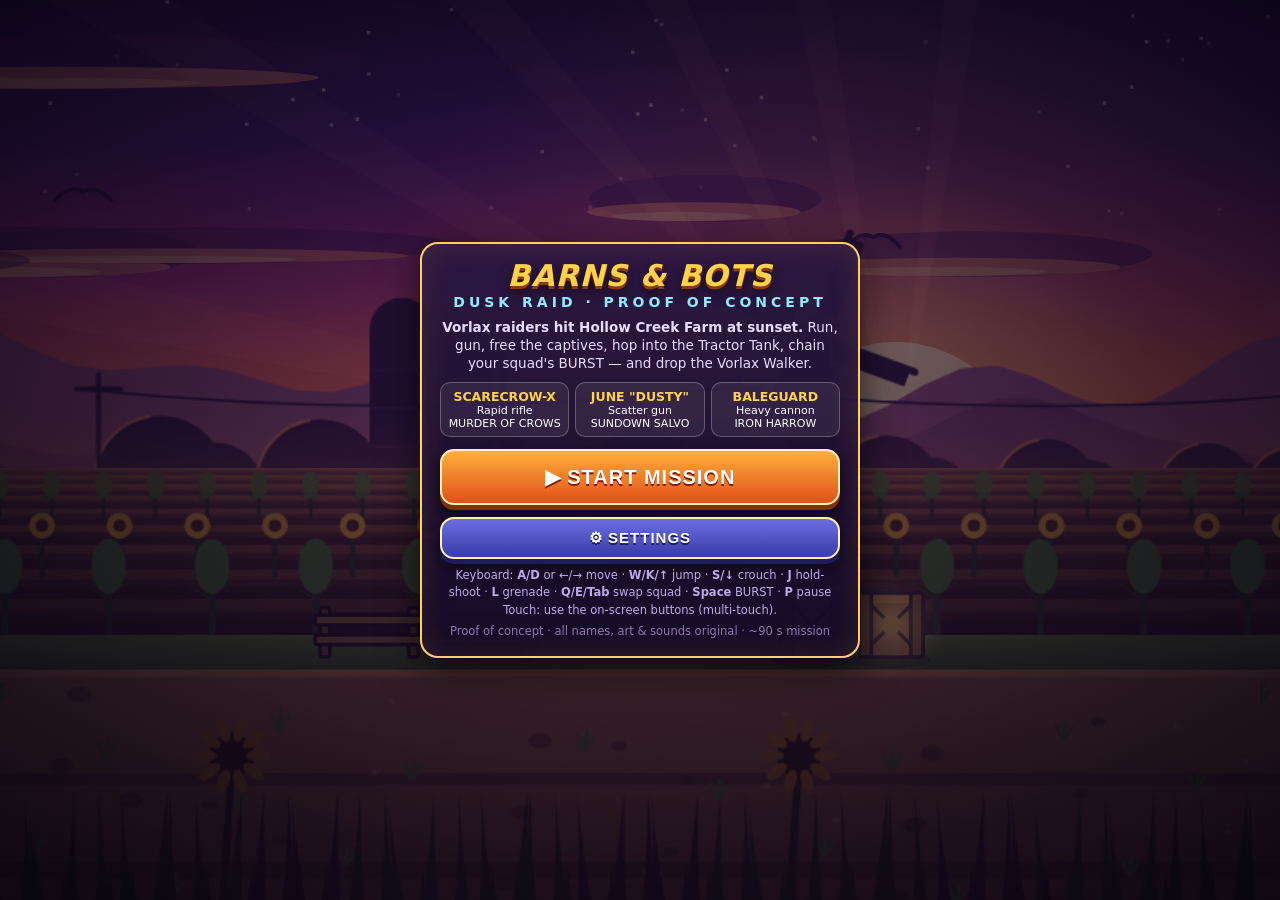
==== poc/index.html @ 8584c87a "Add Dusk Raid shooter proof of concept" ====
<!doctype html>
<html lang="en">
<head>
<meta charset="utf-8">
<meta name="viewport" content="width=device-width,initial-scale=1,maximum-scale=1,user-scalable=no,viewport-fit=cover">
<link rel="icon" href="data:,">
<meta name="theme-color" content="#1a0d24">
<title>Barns &amp; Bots — Dusk Raid (Proof of Concept)</title>
<style>
*{box-sizing:border-box;-webkit-tap-highlight-color:transparent;-webkit-touch-callout:none;user-select:none;-webkit-user-select:none}
html,body{margin:0;height:100%;background:#120a1c;overflow:hidden;touch-action:none;overscroll-behavior:none;font-family:"Trebuchet MS","Segoe UI",system-ui,sans-serif;color:#fff}
#cv{position:fixed;inset:0;width:100%;height:100%;display:block;background:#120a1c}
#ui{position:fixed;inset:0;pointer-events:none}
#ui>*{pointer-events:auto}
.hidden{display:none!important}
/* ---- touch controls ---- */
.tb{position:absolute;border-radius:50%;display:flex;align-items:center;justify-content:center;font-weight:900;letter-spacing:.5px;color:#fff;
 background:radial-gradient(circle at 35% 30%,rgba(255,255,255,.28),rgba(255,255,255,.06) 55%,rgba(0,0,0,.25));
 border:2px solid rgba(255,255,255,.55);box-shadow:0 3px 10px rgba(0,0,0,.45),inset 0 0 14px rgba(0,0,0,.35);text-shadow:0 2px 3px rgba(0,0,0,.8);
 touch-action:none;font-size:13px;opacity:.82;transition:transform .05s}
.tb.on{transform:scale(.92);opacity:1;filter:brightness(1.4)}
.tb small{display:block;font-size:10px;opacity:.85;font-weight:700;margin-top:1px}
.tb span{display:block;text-align:center;line-height:1.05}
#bShoot{background:radial-gradient(circle at 35% 30%,#ffb35a,#e0471d 60%,#7a1c0c);border-color:#ffd9a0;font-size:15px}
#bJump{background:radial-gradient(circle at 35% 30%,#9fe0ff,#2b86d6 60%,#173e7a);border-color:#cfeeff}
#bGren{background:radial-gradient(circle at 35% 30%,#c9f08a,#5aa326 60%,#25511a);border-color:#e4ffbd}
#bSwap{background:radial-gradient(circle at 35% 30%,#e9b4ff,#9446d6 60%,#46207a);border-color:#f3d8ff}
#bBurst{background:conic-gradient(#ffd34a var(--p,0%),rgba(30,16,50,.85) 0);border:2px solid #ffe9a0;opacity:.9}
#bBurst i{position:absolute;inset:7px;border-radius:50%;display:flex;align-items:center;justify-content:center;font-style:normal;
 background:radial-gradient(circle at 35% 30%,#4a2a70,#1b0d30 75%);font-size:12px;line-height:1.05;text-align:center;color:#ffe9a0}
#bBurst.ready{animation:pulse .7s infinite alternate;box-shadow:0 0 22px 6px rgba(255,210,70,.8);opacity:1}
#bBurst.ready i{background:radial-gradient(circle at 35% 30%,#ffd34a,#e8741a 80%);color:#fff}
.reduced #bBurst.ready{animation:none}
@keyframes pulse{from{transform:scale(1)}to{transform:scale(1.09)}}
#dpad{position:absolute;display:flex;gap:6px;touch-action:none;opacity:.85}
#dpad div{flex:1;border-radius:18px;display:flex;align-items:center;justify-content:center;font-size:26px;font-weight:900;
 background:linear-gradient(rgba(255,255,255,.22),rgba(0,0,0,.28));border:2px solid rgba(255,255,255,.5);box-shadow:0 3px 10px rgba(0,0,0,.45);text-shadow:0 2px 3px #000}
#dpad div.on{background:linear-gradient(rgba(255,230,150,.7),rgba(255,140,40,.55));transform:scale(.95)}
#sw3{position:absolute;display:flex;gap:6px}
/* portrait layout */
@media (orientation:portrait){
 #dpad{left:10px;bottom:22px;width:min(212px,52vw);height:74px}
 #bBurst{left:16px;bottom:114px;width:78px;height:78px}
 #bShoot{right:12px;bottom:30px;width:94px;height:94px}
 #bJump{right:116px;bottom:22px;width:72px;height:72px}
 #bGren{right:18px;bottom:134px;width:64px;height:64px}
 #bSwap{right:92px;bottom:116px;width:58px;height:58px}
}
@media (orientation:landscape){
 #dpad{left:16px;bottom:14px;width:226px;height:76px}
 #bBurst{left:26px;bottom:104px;width:76px;height:76px}
 #bShoot{right:22px;bottom:18px;width:96px;height:96px}
 #bJump{right:132px;bottom:14px;width:74px;height:74px}
 #bGren{right:30px;bottom:126px;width:62px;height:62px}
 #bSwap{right:104px;bottom:106px;width:56px;height:56px}
}
@media (pointer:fine) and (hover:hover){ .tb,#dpad{opacity:.5} }
/* ---- top buttons ---- */
#topbtn{position:absolute;right:max(8px,env(safe-area-inset-right));top:max(8px,env(safe-area-inset-top));display:flex;gap:8px}
#topbtn button{width:38px;height:38px;border-radius:12px;border:2px solid rgba(255,255,255,.5);background:rgba(20,10,35,.65);color:#fff;font-size:18px;font-weight:900}
/* ---- overlays ---- */
.panel{position:absolute;inset:0;display:flex;align-items:center;justify-content:center;background:radial-gradient(ellipse at 50% 40%,rgba(40,16,60,.55),rgba(8,3,16,.9));padding:14px}
.card{width:min(440px,94vw);max-height:96vh;overflow:auto;background:linear-gradient(#2a1740f2,#150a26f5);border:2px solid #ffcf6a;border-radius:18px;padding:18px 18px 16px;
 box-shadow:0 10px 40px rgba(0,0,0,.7),inset 0 0 30px rgba(255,170,60,.12);text-align:center}
.card h1{margin:0;font-size:30px;line-height:.95;letter-spacing:1px;font-weight:900;font-style:italic;color:#ffd24a;text-shadow:0 3px 0 #8a3a0c,0 6px 12px rgba(0,0,0,.6)}
.card h1 em{display:block;font-size:14px;letter-spacing:4px;color:#8fe9ff;text-shadow:none;font-style:normal;margin-top:6px}
.card h2{margin:0 0 6px;font-size:24px;font-style:italic;color:#ffd24a;text-shadow:0 2px 0 #8a3a0c}
.card p{margin:8px 0;font-size:13.5px;line-height:1.35;color:#e8dcff}
.big{display:block;width:100%;margin:12px 0 6px;padding:14px;border-radius:14px;border:2px solid #fff2b0;font-size:20px;font-weight:900;letter-spacing:1px;color:#fff;
 background:linear-gradient(#ffb03a,#e0501a);box-shadow:0 5px 0 #8a2c0a,0 8px 18px rgba(0,0,0,.5);text-shadow:0 2px 0 #7a2208}
.big:active{transform:translateY(3px);box-shadow:0 2px 0 #8a2c0a}
.big.alt{background:linear-gradient(#6a6fe0,#3a3aa8);box-shadow:0 5px 0 #1c1a60,0 8px 18px rgba(0,0,0,.5);font-size:15px;padding:10px;text-shadow:0 2px 0 #1c1a60}
.row{display:flex;gap:8px;align-items:center;justify-content:space-between;margin:7px 0;font-size:14px;text-align:left}
.tog{width:54px;height:30px;border-radius:15px;background:#3a2a55;border:2px solid #8a78b0;position:relative;flex:none}
.tog:after{content:"";position:absolute;top:2px;left:2px;width:22px;height:22px;border-radius:50%;background:#bbb;transition:left .12s}
.tog.on{background:#2fa65a;border-color:#a8f0c0}.tog.on:after{left:26px;background:#fff}
.keys{font-size:11.5px;color:#bda9e8;margin-top:8px;line-height:1.5}
.heroes{display:flex;gap:6px;margin:10px 0 2px}
.heroes div{flex:1;border-radius:10px;padding:6px 3px;font-size:11px;background:rgba(255,255,255,.07);border:1px solid rgba(255,255,255,.25)}
.heroes b{display:block;font-size:12.5px;color:#ffd24a}
@media (orientation:landscape) and (max-height:560px){
 #results .card{width:min(720px,96vw);display:grid;grid-template-columns:1fr 1.15fr;column-gap:18px;align-items:center;padding:10px 16px 8px}
 #results .card>*{grid-column:1}#results #stats{grid-column:2;grid-row:1/9}
 #results #rank{font-size:46px;height:54px;line-height:54px}#results #payout{font-size:20px;margin:2px 0 0}
 #results .stat{padding:3px 2px;font-size:13px}#results .big{padding:9px;margin:6px 0 4px;font-size:17px}#results .keys{font-size:10.5px}
 .card h2{font-size:20px;margin:0}
 #title .card{width:min(700px,96vw);padding:12px 16px;display:grid;grid-template-columns:1.15fr 1fr;column-gap:18px;align-items:center}
 #title .card>h1{grid-column:1;grid-row:1}#title .card>p{grid-column:1;grid-row:2}#title .heroes{grid-column:1;grid-row:3}
 #title #bStart{grid-column:2;grid-row:1}#title #bSet1{grid-column:2;grid-row:2}#title .keys{grid-column:2}#title .keys:nth-last-child(2){grid-row:3}#title .keys:last-child{grid-row:4;grid-column:1/3}
 #settings .card,#pause .card{padding:8px 14px}#settings .row{padding:4px 0}#settings .big,#pause .big{padding:8px;margin:5px 0 3px;font-size:16px}
 #title .card{}#title .card h1{font-size:24px}#title .card p{margin:4px 0;font-size:12px}#title .big{padding:9px;margin:6px 0 2px;font-size:17px}
 #title .keys{font-size:10.5px}
}
.stat{display:flex;justify-content:space-between;padding:5px 2px;border-bottom:1px solid rgba(255,255,255,.12);font-size:15px;opacity:0;transform:translateX(-14px);transition:all .25s}
.stat.in{opacity:1;transform:none}
.stat b{color:#ffd24a;font-variant-numeric:tabular-nums}
#rank{font-size:64px;font-weight:900;font-style:italic;color:#ffd24a;text-shadow:0 4px 0 #8a3a0c,0 8px 20px rgba(255,160,40,.6);height:76px;line-height:76px;opacity:0;transform:scale(2.4);transition:all .3s cubic-bezier(.2,1.6,.4,1)}
#rank.in{opacity:1;transform:scale(1)}
#payout{font-size:30px;font-weight:900;color:#ffe27a;margin:8px 0 0;text-shadow:0 2px 0 #7a4a00}
.coinfly{position:fixed;width:22px;height:22px;border-radius:50%;background:radial-gradient(circle at 35% 30%,#fff3a0,#f2b21c 60%,#a86a00);border:2px solid #7a4a00;z-index:99;pointer-events:none}
#bank{position:fixed;left:50%;top:10px;transform:translateX(-50%);padding:6px 14px;border-radius:20px;background:rgba(20,10,35,.8);border:2px solid #ffcf6a;font-weight:900;z-index:98;color:#ffe27a}
#toast{position:absolute;left:50%;top:28%;transform:translateX(-50%);font-weight:900;font-style:italic;font-size:26px;color:#fff;text-shadow:0 3px 0 #000,0 0 14px rgba(255,140,0,.9);pointer-events:none;opacity:0;white-space:nowrap}
#fps{position:absolute;left:4px;bottom:2px;font:10px monospace;color:#9f9;pointer-events:none}
</style>
</head>
<body>
<canvas id="cv"></canvas>
<div id="ui">
  <div id="toast"></div>
  <div id="topbtn" class="hidden"><button id="bPause" aria-label="Pause">❚❚</button><button id="bGear" aria-label="Settings">⚙</button></div>
  <div id="ctl" class="hidden">
    <div id="dpad"><div id="dL">◀</div><div id="dD">▼</div><div id="dR">▶</div></div>
    <div class="tb" id="bBurst"><i><span>BURST<small id="bpct">0%</small></span></i></div>
    <div class="tb" id="bShoot"><span>SHOOT<small>hold</small></span></div>
    <div class="tb" id="bJump"><span>JUMP</span></div>
    <div class="tb" id="bGren"><span>GREN<small id="gcount">8</small></span></div>
    <div class="tb" id="bSwap"><span>SWAP</span></div>
  </div>
  <div id="fps" class="hidden"></div>

  <div id="title" class="panel">
    <div class="card">
      <h1>BARNS &amp; BOTS<em>DUSK RAID · PROOF OF CONCEPT</em></h1>
      <p><b>Vorlax raiders hit Hollow Creek Farm at sunset.</b> Run, gun, free the captives, hop into the Tractor Tank, chain your squad's BURST — and drop the Vorlax Walker.</p>
      <div class="heroes">
        <div><b>SCARECROW-X</b>Rapid rifle<br>MURDER OF CROWS</div>
        <div><b>JUNE "DUSTY"</b>Scatter gun<br>SUNDOWN SALVO</div>
        <div><b>BALEGUARD</b>Heavy cannon<br>IRON HARROW</div>
      </div>
      <button class="big" id="bStart">▶ START MISSION</button>
      <button class="big alt" id="bSet1">⚙ SETTINGS</button>
      <div class="keys">Keyboard: <b>A/D</b> or ←/→ move · <b>W/K/↑</b> jump · <b>S/↓</b> crouch · <b>J</b> hold-shoot · <b>L</b> grenade · <b>Q/E/Tab</b> swap squad · <b>Space</b> BURST · <b>P</b> pause<br>Touch: use the on-screen buttons (multi-touch).</div>
      <div class="keys" style="opacity:.7;margin-top:4px">Proof of concept · all names, art &amp; sounds original · ~90 s mission</div>
    </div>
  </div>

  <div id="settings" class="panel hidden">
    <div class="card">
      <h2>SETTINGS</h2>
      <div class="row"><span>Reduced flashing &amp; shake<br><small style="opacity:.7">no white flashes, gentler effects</small></span><div class="tog" id="tReduced"></div></div>
      <div class="row"><span>Sound effects</span><div class="tog" id="tSfx"></div></div>
      <div class="row"><span>Music</span><div class="tog" id="tMusic"></div></div>
      <div class="row"><span>Aim assist<br><small style="opacity:.7">auto-aims at nearby targets</small></span><div class="tog" id="tAssist"></div></div>
      <div class="row"><span>Vibration (phones)</span><div class="tog" id="tVib"></div></div>
      <button class="big" id="bSetBack">DONE</button>
    </div>
  </div>

  <div id="pause" class="panel hidden">
    <div class="card"><h2>PAUSED</h2>
      <button class="big" id="bResume">▶ RESUME</button>
      <button class="big alt" id="bSet2">⚙ SETTINGS</button>
      <button class="big alt" id="bRestart">↻ RESTART MISSION</button>
    </div>
  </div>

  <div id="results" class="panel hidden">
    <div class="card">
      <h2 id="resTitle">MISSION COMPLETE</h2>
      <div id="rank">S</div>
      <div id="stats"></div>
      <div id="payout"></div>
      <button class="big" id="bCollect">COLLECT</button>
      <button class="big alt hidden" id="bAgain">↻ PLAY AGAIN</button>
      <div class="keys" id="resNote">Proof of concept: coins are stored only in this browser (not linked to the main game).</div>
    </div>
  </div>
</div>
<div id="bank" class="hidden">🪙 Barn Bank: <span id="bankN">0</span></div>
<script>
(()=>{
'use strict';
/* ===================================================================
   BARNS & BOTS — DUSK RAID (proof of concept)
   Original code, art (procedural) and sounds (WebAudio synth).
   Mechanics-only inspiration from run-and-gun & squad-battler genres.
   =================================================================== */
const AUTO=new URLSearchParams(location.search).get('auto')==='1', GOD=new URLSearchParams(location.search).get('god')==='1';
const $=id=>document.getElementById(id);
const Q=new URLSearchParams(location.search);
const cv=$('cv'); let ctx=cv.getContext('2d',{alpha:false});
const errors=[]; window.addEventListener('error',e=>errors.push(String(e.message||e)));
window.addEventListener('unhandledrejection',e=>errors.push('rej:'+e.reason));

/* ---------- utils ---------- */
let _s=(Number(Q.get('seed'))||(Date.now()&0xffffff))>>>0;
function R(){_s|=0;_s=_s+0x6D2B79F5|0;let t=Math.imul(_s^_s>>>15,1|_s);t=t+Math.imul(t^t>>>7,61|t)^t;return((t^t>>>14)>>>0)/4294967296}
const rr=(a,b)=>a+(b-a)*R(), ri=(a,b)=>Math.floor(rr(a,b+1));
const clamp=(v,a,b)=>v<a?a:v>b?b:v, lerp=(a,b,t)=>a+(b-a)*t;
const easeOut=t=>1-Math.pow(1-clamp(t,0,1),3), easeInOut=t=>{t=clamp(t,0,1);return t<.5?2*t*t:1-Math.pow(-2*t+2,2)/2};
const easeBack=t=>{t=clamp(t,0,1);const c=1.9;return 1+(c+1)*Math.pow(t-1,3)+c*Math.pow(t-1,2)};
const TAU=Math.PI*2;
function hex2rgb(h){h=h.replace('#','');if(h.length==3)h=h.split('').map(c=>c+c).join('');return[parseInt(h.slice(0,2),16),parseInt(h.slice(2,4),16),parseInt(h.slice(4,6),16)]}
const _mix=new Map();
function mix(c,d,t){const k=c+d+t;let v=_mix.get(k);if(v)return v;const a=hex2rgb(c),b=hex2rgb(d);v='rgb('+a.map((x,i)=>Math.round(lerp(x,b[i],t))).join(',')+')';_mix.set(k,v);return v}
let FL=0; // sprite hit-flash level
const tc=c=>FL>0?mix(c,'#ffffff',FL>.5?.85:.45):c;

/* ---------- settings ---------- */
const prefersReduced=window.matchMedia&&matchMedia('(prefers-reduced-motion: reduce)').matches;
let settings=Object.assign({reduced:prefersReduced,sfx:true,music:true,assist:true,vib:true},(()=>{try{return JSON.parse(localStorage.getItem('bnb_poc_settings')||'{}')}catch(e){return{}}})());
function saveSettings(){try{localStorage.setItem('bnb_poc_settings',JSON.stringify(settings))}catch(e){}}
function applySettings(){
  document.body.classList.toggle('reduced',settings.reduced);
  for(const [id,k] of [['tReduced','reduced'],['tSfx','sfx'],['tMusic','music'],['tAssist','assist'],['tVib','vib']]) $(id).classList.toggle('on',!!settings[k]);
  if(Aud.master) Aud.master.gain.value=settings.sfx?0.9:0;
  if(Aud.mus) Aud.mus.gain.value=settings.music?0.5:0;
}
const SHAKE=()=>settings.reduced?0.3:1;

/* ---------- audio (original synth) ---------- */
const Aud={ac:null,master:null,mus:null,nbuf:null,last:{},
 init(){ if(this.ac) {if(this.ac.state==='suspended')this.ac.resume();return}
  try{ const AC=window.AudioContext||window.webkitAudioContext; if(!AC)return; if(navigator.userActivation&&!navigator.userActivation.hasBeenActive)return; this.ac=new AC();
   this.master=this.ac.createGain(); this.master.gain.value=settings.sfx?0.9:0;
   const comp=this.ac.createDynamicsCompressor(); comp.threshold.value=-14; comp.ratio.value=6;
   this.master.connect(comp); comp.connect(this.ac.destination);
   this.mus=this.ac.createGain(); this.mus.gain.value=settings.music?0.5:0; this.mus.connect(comp);
   const n=this.ac.sampleRate*1.5, b=this.ac.createBuffer(1,n,this.ac.sampleRate), d=b.getChannelData(0);
   for(let i=0;i<n;i++)d[i]=Math.random()*2-1; this.nbuf=b; this.ac.resume();
  }catch(e){errors.push('audio:'+e.message)} },
 ok(){return this.ac&&settings.sfx},
 tone(f,d,type='square',v=.2,f2=null,delay=0,dest=null){ if(!this.ac)return; const t=this.ac.currentTime+delay, o=this.ac.createOscillator(), g=this.ac.createGain();
  o.type=type; o.frequency.setValueAtTime(f,t); if(f2)o.frequency.exponentialRampToValueAtTime(Math.max(20,f2),t+d);
  g.gain.setValueAtTime(v,t); g.gain.exponentialRampToValueAtTime(.0001,t+d); o.connect(g); g.connect(dest||this.master); o.start(t); o.stop(t+d+.02)},
 noise(d,v=.3,f1=3000,f2=300,type='lowpass',delay=0,dest=null){ if(!this.ac)return; const t=this.ac.currentTime+delay, s=this.ac.createBufferSource(), fl=this.ac.createBiquadFilter(), g=this.ac.createGain();
  s.buffer=this.nbuf; s.loop=true; fl.type=type; fl.frequency.setValueAtTime(f1,t); fl.frequency.exponentialRampToValueAtTime(Math.max(30,f2),t+d);
  g.gain.setValueAtTime(v,t); g.gain.exponentialRampToValueAtTime(.0001,t+d); s.connect(fl); fl.connect(g); g.connect(dest||this.master); s.start(t,Math.random()); s.stop(t+d+.02)},
 gate(k,ms){const n=performance.now(); if(n-(this.last[k]||0)<ms)return false; this.last[k]=n; return true},
 play(n){ if(!this.ok())return; switch(n){
  case 'rifle': if(!this.gate(n,40))return; this.tone(900,.07,'square',.09,260); this.noise(.05,.12,5000,900,'highpass'); break;
  case 'rapid': if(!this.gate(n,35))return; this.tone(1100,.05,'square',.07,380); this.noise(.04,.1,6000,1200,'highpass'); break;
  case 'scatter': this.noise(.16,.35,4000,300); this.tone(220,.12,'sawtooth',.18,70); break;
  case 'cannon': this.tone(160,.22,'sawtooth',.28,40); this.noise(.2,.3,2500,200); break;
  case 'flame': if(!this.gate(n,60))return; this.noise(.14,.16,1800,500,'bandpass'); break;
  case 'rocket': this.noise(.35,.22,3000,400); this.tone(300,.4,'sawtooth',.12,900); break;
  case 'enemy': if(!this.gate(n,60))return; this.tone(520,.14,'sawtooth',.1,140); break;
  case 'hit': if(!this.gate(n,30))return; this.tone(240,.05,'square',.08,100); break;
  case 'clink': if(!this.gate(n,40))return; this.tone(2200,.06,'triangle',.1,1500); this.tone(3300,.04,'square',.03,2200); break;
  case 'boom': this.noise(.7,.55,1800,70); this.tone(110,.5,'sine',.5,32); break;
  case 'bigboom': this.noise(1.2,.7,2400,50); this.tone(90,1,'sine',.7,25); this.noise(.3,.3,6000,800,'highpass'); break;
  case 'smallboom': this.noise(.35,.35,2200,150); this.tone(130,.25,'sine',.35,45); break;
  case 'gren': this.tone(500,.1,'triangle',.15,250); break;
  case 'jump': this.tone(300,.12,'square',.08,620); break;
  case 'pickup': [660,880,1320].forEach((f,i)=>this.tone(f,.1,'square',.1,null,i*.05)); break;
  case 'coin': if(!this.gate(n,45))return; this.tone(1320,.06,'square',.07); this.tone(1760,.12,'square',.07,null,.05); break;
  case 'rescue': [523,659,784,1047,1319].forEach((f,i)=>this.tone(f,.16,'triangle',.16,null,i*.07)); break;
  case 'hurt': this.tone(180,.3,'sawtooth',.25,50); this.noise(.2,.25,1500,200); break;
  case 'swap': this.tone(400,.18,'sawtooth',.14,1200); this.noise(.14,.14,3000,8000,'bandpass'); this.tone(1500,.08,'square',.08,null,.12); break;
  case 'ready': [784,988,1175,1568].forEach((f,i)=>this.tone(f,.12,'square',.09,null,i*.06)); break;
  case 'burst': this.tone(80,1.6,'sawtooth',.3,1400); this.noise(1.2,.3,300,9000,'bandpass'); [392,523,659,784,1047].forEach((f,i)=>this.tone(f,.5,'sawtooth',.1,null,.5+i*.04)); break;
  case 'caw': if(!this.gate(n,70))return; this.tone(rr(500,800),.18,'sawtooth',.07,rr(250,400)); break;
  case 'enter': this.tone(200,.3,'sawtooth',.18,520); this.tone(120,.4,'square',.1,60,.1); break;
  case 'engine': if(!this.gate(n,120))return; this.tone(rr(52,60),.16,'sawtooth',.06,48); break;
  case 'roar': this.tone(70,1.2,'sawtooth',.4,38); this.tone(75,1.2,'square',.2,40); this.noise(1.1,.25,600,80); break;
  case 'warn': this.tone(880,.28,'square',.12,600); this.tone(880,.28,'square',.12,600,.4); break;
  case 'laser': this.tone(1500,.9,'sawtooth',.14,300); this.noise(.9,.18,6000,1200,'highpass'); break;
  case 'ui': this.tone(700,.07,'square',.1,1000); break;
  case 'win': [523,659,784,1047,784,1047,1319].forEach((f,i)=>this.tone(f,.22,'square',.12,null,i*.12)); break;
  case 'lose': [392,330,262,196].forEach((f,i)=>this.tone(f,.35,'sawtooth',.14,null,i*.2)); break;
  case 'stomp': this.tone(60,.4,'sine',.6,28); this.noise(.3,.4,900,80); break;
 }},
 vib(ms){ if(settings.vib&&navigator.vibrate){try{navigator.vibrate(ms)}catch(e){}} },
 /* tiny procedural music: minor-key bass + arp + drums */
 mstep:0,mnext:0,mint:0,mtimer:null,
 startMusic(){ if(!this.ac||this.mtimer)return; this.mnext=this.ac.currentTime+.1; this.mstep=0;
  this.mtimer=setInterval(()=>{ if(!this.ac)return; while(this.mnext<this.ac.currentTime+.3){this.musicStep(this.mnext);this.mnext+=60/(this.mint>0?150:128)/4;} },80)},
 stopMusic(){ if(this.mtimer){clearInterval(this.mtimer);this.mtimer=null} },
 musicStep(t){ const s=this.mstep++, ac=this.ac, d=this.mus; const bass=[55,55,55,55,65.4,65.4,49,49][(s>>2)%8], arp=[[0,3,7,12],[0,3,7,12],[0,5,8,12],[-2,2,5,10]][(s>>4)%4];
  const o=(f,len,type,v,fl)=>{const os=ac.createOscillator(),g=ac.createGain();os.type=type;os.frequency.value=f;g.gain.setValueAtTime(v,t);g.gain.exponentialRampToValueAtTime(.0001,t+len);
    if(fl){const bq=ac.createBiquadFilter();bq.type='lowpass';bq.frequency.value=fl;os.connect(bq);bq.connect(g)}else os.connect(g);g.connect(d);os.start(t);os.stop(t+len+.02)};
  if(s%2===0) o(bass,.2,'sawtooth',.2,500);
  if(s%4===0){ o(110,.12,'sine',.5); } // kick
  if(s%8===4){ const sn=ac.createBufferSource(),g=ac.createGain(),bq=ac.createBiquadFilter();sn.buffer=this.nbuf;bq.type='highpass';bq.frequency.value=1800;g.gain.setValueAtTime(.18,t);g.gain.exponentialRampToValueAtTime(.0001,t+.12);sn.connect(bq);bq.connect(g);g.connect(d);sn.start(t,Math.random());sn.stop(t+.14)}
  if(s%2===1){ const hs=ac.createBufferSource(),g=ac.createGain(),bq=ac.createBiquadFilter();hs.buffer=this.nbuf;bq.type='highpass';bq.frequency.value=7000;g.gain.setValueAtTime(.05,t);g.gain.exponentialRampToValueAtTime(.0001,t+.04);hs.connect(bq);bq.connect(g);g.connect(d);hs.start(t,Math.random());hs.stop(t+.05)}
  const ai=s%4; o(220*Math.pow(2,(arp[ai])/12)*(this.mint>0?2:1),.1,'square',.06+(this.mint>0?.03:0));
 }
};

/* ---------- viewport ---------- */
let W=640,H=360,S=1,DPR=1,GY=260,portrait=false,renderScale=1;
const sky={g:null};
function resize(){
  const cw=innerWidth,ch=innerHeight; portrait=ch>cw;
  S=portrait?cw/410:Math.min(cw/520,ch/320);
  W=cw/S;H=ch/S;
  const feet=portrait?238:Math.max(92,ch*.27); GY=H-feet/S;
  DPR=Math.min(devicePixelRatio||1,2)*renderScale;
  cv.width=Math.round(cw*DPR);cv.height=Math.round(ch*DPR);
  sky.g=null; bgDirty=true;
}
addEventListener('resize',resize); addEventListener('orientationchange',()=>setTimeout(resize,150));

/* ---------- input ---------- */
const In={left:0,right:0,down:0,jump:0,shoot:0,gren:0,swap:0,burst:0,jumpP:0,grenP:0,swapP:0,burstP:0,pause:0};
const keys={};
const KM={ArrowLeft:'left',a:'left',A:'left',ArrowRight:'right',d:'right',D:'right',ArrowDown:'down',s:'down',S:'down',j:'shoot',J:'shoot',z:'shoot',Z:'shoot',
 l:'gren',L:'gren',x:'gren',X:'gren',q:'swap',Q:'swap',e:'swap',E:'swap',Tab:'swap',' ':'burst',Shift:'burst',i:'burst',I:'burst',ArrowUp:'jump',w:'jump',W:'jump',k:'jump',K:'jump'};
addEventListener('keydown',e=>{ if(e.repeat&&e.key!=='x')return; const k=KM[e.key]; if(e.key==='p'||e.key==='P'||e.key==='Escape'){togglePause();return}
  if(['1','2','3'].includes(e.key)){G&&G.state==='play'&&swapTo(+e.key-1);return}
  if(!k)return; e.preventDefault(); Aud.init(); keys[k]=1;
  if(k==='jump')In.jumpP=1; if(k==='gren')In.grenP=1; if(k==='swap')In.swapP=1; if(k==='burst')In.burstP=1;});
addEventListener('keyup',e=>{const k=KM[e.key]; if(k)keys[k]=0;});
const touch={}; // name -> set of pointerIds
function holdBtn(el,name,onDown){
  const set=new Set(); touch[name]=set;
  el.addEventListener('pointerdown',e=>{e.preventDefault();Aud.init();try{el.setPointerCapture(e.pointerId)}catch(_){}set.add(e.pointerId);el.classList.add('on');if(onDown)onDown()});
  const up=e=>{set.delete(e.pointerId);if(!set.size)el.classList.remove('on')};
  el.addEventListener('pointerup',up);el.addEventListener('pointercancel',up);el.addEventListener('lostpointercapture',up);
}
holdBtn($('bShoot'),'shoot'); holdBtn($('bJump'),'jump',()=>In.jumpP=1); holdBtn($('bGren'),'gren',()=>In.grenP=1);
holdBtn($('bSwap'),'swap',()=>In.swapP=1); holdBtn($('bBurst'),'burst',()=>In.burstP=1);
// slide-able d-pad
const dp={id:null,zone:0};
(()=>{ const el=$('dpad'); const upd=e=>{const r=el.getBoundingClientRect();const f=(e.clientX-r.left)/r.width; dp.zone=f<.36?-1:f>.64?1:0; dp.down=(f>=.36&&f<=.64)?1:0; paint()};
  const paint=()=>{ $('dL').classList.toggle('on',dp.id!==null&&dp.zone===-1&&!dp.down); $('dR').classList.toggle('on',dp.id!==null&&dp.zone===1); $('dD').classList.toggle('on',dp.id!==null&&!!dp.down)};
  el.addEventListener('pointerdown',e=>{e.preventDefault();Aud.init();try{el.setPointerCapture(e.pointerId)}catch(_){}dp.id=e.pointerId;upd(e)});
  el.addEventListener('pointermove',e=>{if(e.pointerId===dp.id)upd(e)});
  const up=e=>{if(e.pointerId===dp.id){dp.id=null;dp.zone=0;dp.down=0;paint()}}; el.addEventListener('pointerup',up);el.addEventListener('pointercancel',up);el.addEventListener('lostpointercapture',up);
})();
function pollInput(){
  const t=n=>touch[n]&&touch[n].size>0;
  In.left=keys.left||(dp.id!==null&&dp.zone===-1&&!dp.down)?1:0; In.right=keys.right||(dp.id!==null&&dp.zone===1)?1:0;
  In.down=keys.down||(dp.id!==null&&dp.down)?1:0; In.shoot=keys.shoot||t('shoot')?1:0;
  In.jump=keys.jump||t('jump')?1:0; In.gren=keys.gren||t('gren')?1:0; In.swap=keys.swap||t('swap')?1:0; In.burst=keys.burst||t('burst')?1:0;
}

/* ---------- camera / world helpers ---------- */
const cam={x:0,rx:0,shake:0,sx:0,sy:0,zoom:1};
let bgDirty=true, TILE={};
const TS=1.5;
function mk(w,h,fn){const c=document.createElement('canvas');c.width=Math.ceil(w*TS);c.height=Math.ceil(h*TS);const g=c.getContext('2d');g.scale(TS,TS);fn(g,w,h);return c}
function ridge(g,w,base,amp,seed,col,steps=64){g.beginPath();g.moveTo(0,200);for(let i=0;i<=steps;i++){const x=w*i/steps,t=x/w*TAU;
  const y=base-(Math.sin(t*2+seed)*.5+Math.sin(t*5+seed*2)*.3+Math.sin(t*9+seed*3)*.2)*amp;g.lineTo(x,y)}g.lineTo(w,200);g.closePath();g.fillStyle=col;g.fill()}
function buildTiles(){
  TILE.hills=mk(960,120,(g,w,h)=>{
    ridge(g,w,70,34,1,'#8a4a7e');ridge(g,w,92,26,3,'#6b3470');ridge(g,w,112,16,5,'#4b2458');
    const gr=g.createLinearGradient(0,0,0,h);gr.addColorStop(0,'rgba(255,170,110,.0)');gr.addColorStop(1,'rgba(255,150,90,.25)');g.fillStyle=gr;g.fillRect(0,0,w,h)});
  TILE.mid=mk(1280,170,(g,w,h)=>{
    const dark='#2a1638',rim='rgba(255,150,80,.75)';
    // tree clumps
    for(let i=0;i<22;i++){const x=i*58+((i*37)%30),r=14+((i*13)%14);g.fillStyle=dark;g.beginPath();g.arc(x,h-r*.6,r,0,TAU);g.arc(x+r*.8,h-r*.4,r*.8,0,TAU);g.fill();
      g.strokeStyle=rim;g.lineWidth=1.3;g.beginPath();g.arc(x,h-r*.6,r,Math.PI*1.05,Math.PI*1.45);g.stroke()}
    g.fillStyle=dark;g.fillRect(0,h-16,w,16);
    // silo
    const silo=(x,sh)=>{g.fillStyle=dark;g.fillRect(x,h-sh,26,sh);g.beginPath();g.arc(x+13,h-sh,13,Math.PI,0);g.fill();g.fillStyle='rgba(255,140,80,.55)';g.fillRect(x+20,h-sh,3,sh);g.fillStyle='#3a2048';for(let k=1;k<5;k++)g.fillRect(x,h-sh+k*sh/5,26,1.2)};
    silo(150,78);silo(180,64);
    // barn
    const barn=(x,s)=>{g.fillStyle=dark;g.beginPath();g.moveTo(x,h);g.lineTo(x,h-38*s);g.lineTo(x+14*s,h-52*s);g.lineTo(x+46*s,h-52*s);g.lineTo(x+60*s,h-38*s);g.lineTo(x+60*s,h);g.closePath();g.fill();
      g.strokeStyle=rim;g.lineWidth=1.4;g.beginPath();g.moveTo(x+14*s,h-52*s);g.lineTo(x+46*s,h-52*s);g.lineTo(x+60*s,h-38*s);g.stroke();g.fillStyle='#552a3a';g.fillRect(x+22*s,h-26*s,16*s,26*s)};
    barn(520,1.2);barn(1010,.9);
    // windmill
    const wm=(x,s)=>{g.fillStyle=dark;g.beginPath();g.moveTo(x-12*s,h);g.lineTo(x-7*s,h-74*s);g.lineTo(x+7*s,h-74*s);g.lineTo(x+12*s,h);g.fill();
      g.strokeStyle='#2a1638';g.lineWidth=3*s;g.lineCap='round';const cx=x,cy=h-76*s;for(let k=0;k<4;k++){const a=k*Math.PI/2+.35;g.beginPath();g.moveTo(cx,cy);g.lineTo(cx+Math.cos(a)*44*s,cy+Math.sin(a)*44*s);g.stroke();
        g.fillStyle=dark;g.save();g.translate(cx,cy);g.rotate(a);g.fillRect(10*s,-1,32*s,8*s);g.restore()}
      g.strokeStyle=rim;g.lineWidth=1.3;g.beginPath();g.moveTo(x+7*s,h-74*s);g.lineTo(x+12*s,h);g.stroke()};
    wm(330,1);wm(820,1.25);
    // power poles
    g.strokeStyle='#2a1638';g.lineWidth=2;for(let x=40;x<w;x+=260){g.beginPath();g.moveTo(x,h);g.lineTo(x,h-60);g.moveTo(x-9,h-54);g.lineTo(x+9,h-54);g.stroke()}
    g.lineWidth=1;g.beginPath();for(let x=40;x<w;x+=260){g.moveTo(x-9,h-54);g.quadraticCurveTo(x+130,h-40,x+251,h-54)}g.stroke();
    // water tower
    g.fillStyle=dark;g.fillRect(1180,h-70,3,70);g.fillRect(1206,h-70,3,70);g.beginPath();g.ellipse(1194,h-80,18,12,0,0,TAU);g.fill();g.fillRect(1176,h-80,36,6);
  });
  TILE.field=mk(640,70,(g,w,h)=>{
    const gr=g.createLinearGradient(0,0,0,h);gr.addColorStop(0,'#7a4a3a');gr.addColorStop(.35,'#563024');gr.addColorStop(1,'#2e1a1c');g.fillStyle=gr;g.fillRect(0,0,w,h);
    let y=0,bh=3;while(y<h){g.fillStyle='rgba(255,170,90,'+(.28-y/h*.2)+')';g.fillRect(0,y,w,Math.max(1,bh*.35));g.fillStyle='rgba(10,0,20,.25)';g.fillRect(0,y+bh*.6,w,bh*.4);y+=bh;bh*=1.22}
    // crops: corn stalks / sunflowers
    for(let r=0;r<3;r++){const yy=14+r*20,sc=.7+r*.35;for(let x=(r*17)%32;x<w;x+=30*sc){
      g.strokeStyle='#1d3a22';g.lineWidth=2*sc;g.beginPath();g.moveTo(x,yy+10*sc);g.lineTo(x,yy-8*sc);g.stroke();
      g.fillStyle=r==1?'#e8a82a':'#46742c';g.beginPath();g.ellipse(x,yy-10*sc,5*sc,(r==1?5:8)*sc,0,0,TAU);g.fill();
      if(r!=1){g.fillStyle='#2e5a22';g.beginPath();g.moveTo(x,yy);g.lineTo(x-9*sc,yy-6*sc);g.lineTo(x-2,yy-2);g.moveTo(x,yy-2);g.lineTo(x+9*sc,yy-8*sc);g.lineTo(x+2,yy-3);g.fill()}
      else{g.fillStyle='#4a2a14';g.beginPath();g.arc(x,yy-10*sc,2.4*sc,0,TAU);g.fill()}}}
    g.fillStyle='rgba(255,140,60,.12)';g.fillRect(0,0,w,10);
  });
  TILE.ground=mk(512,160,(g,w,h)=>{
    let gr=g.createLinearGradient(0,0,0,16);gr.addColorStop(0,'#5a7a2c');gr.addColorStop(1,'#2e4a1a');g.fillStyle=gr;g.fillRect(0,0,w,16);
    g.fillStyle='#8aa83a';for(let x=0;x<w;x+=6){const hh=3+((x*7)%5);g.beginPath();g.moveTo(x,0);g.lineTo(x+2,-hh);g.lineTo(x+4,0);g.fill()}
    gr=g.createLinearGradient(0,14,0,h);gr.addColorStop(0,'#8a5c38');gr.addColorStop(.35,'#6a4428');gr.addColorStop(1,'#2a1a14');g.fillStyle=gr;g.fillRect(0,14,w,h);
    g.fillStyle='rgba(255,170,90,.35)';g.fillRect(0,14,w,3);
    g.fillStyle='rgba(20,8,10,.35)';g.fillRect(0,56,w,5);g.fillRect(0,92,w,7); // ruts
    for(let i=0;i<46;i++){const x=(i*113)%w,y=22+((i*61)%(h-30)),r=1+((i*7)%3);g.fillStyle=i%3?'rgba(30,14,10,.4)':'rgba(220,170,120,.28)';g.beginPath();g.ellipse(x,y,r*1.6,r,0,0,TAU);g.fill()}
    g.strokeStyle='#3d5a20';g.lineWidth=1.5;for(let i=0;i<18;i++){const x=(i*97)%w,y=28+((i*43)%90);g.beginPath();g.moveTo(x,y);g.lineTo(x-3,y-7);g.moveTo(x,y);g.lineTo(x+1,y-9);g.moveTo(x,y);g.lineTo(x+4,y-6);g.stroke()}
  });
  TILE.fore=mk(700,90,(g,w,h)=>{
    for(let i=0;i<130;i++){const x=(i*47)%w+((i*13)%9),hh=22+((i*29)%58),b=((i*11)%9)-4;g.fillStyle=['#1a2410','#162008','#220f12'][i%3];g.beginPath();g.moveTo(x-3,h);g.quadraticCurveTo(x+b*.4,h-hh*.6,x+b,h-hh);g.quadraticCurveTo(x+b*.6+1,h-hh*.5,x+4,h);g.fill()}
    for(let x=90;x<w;x+=230){g.strokeStyle='#161c0c';g.lineWidth=3;g.beginPath();g.moveTo(x,h);g.lineTo(x+4,h-62);g.stroke();g.fillStyle='#1e1408';g.beginPath();g.arc(x+4,h-66,9,0,TAU);g.fill();g.fillStyle='#8a5a12';
      for(let k=0;k<10;k++){const a=k/10*TAU;g.beginPath();g.ellipse(x+4+Math.cos(a)*11,h-66+Math.sin(a)*11,5,2.4,a,0,TAU);g.fill()}}
  });
  // glow sprites
  TILE.glow={};
  for(const [n,c] of Object.entries({orange:'255,150,40',yellow:'255,230,120',teal:'80,255,230',magenta:'255,70,200',white:'255,255,255',red:'255,60,40',green:'160,255,90'})){
    const g=document.createElement('canvas');g.width=g.height=64;const x=g.getContext('2d');const gr=x.createRadialGradient(32,32,0,32,32,32);gr.addColorStop(0,'rgba('+c+',1)');gr.addColorStop(.35,'rgba('+c+',.5)');gr.addColorStop(1,'rgba('+c+',0)');x.fillStyle=gr;x.fillRect(0,0,64,64);TILE.glow[n]=g}
  // vignette
  const v=document.createElement('canvas');v.width=128;v.height=128;const vx=v.getContext('2d');const vg=vx.createRadialGradient(64,64,30,64,64,92);vg.addColorStop(0,'rgba(10,0,20,0)');vg.addColorStop(1,'rgba(10,0,20,.55)');vx.fillStyle=vg;vx.fillRect(0,0,128,128);TILE.vig=v;
}
function glow(n,x,y,r,a=1){ctx.globalAlpha=a;ctx.drawImage(TILE.glow[n],x-r,y-r,r*2,r*2);ctx.globalAlpha=1}
function tile(img,tw,par,yBot,th,alpha=1){const off=-(((cam.rx*par)%tw)+tw)%tw;ctx.globalAlpha=alpha;for(let x=Math.floor(off);x<W+2;x+=tw)ctx.drawImage(img,x,Math.floor(yBot-th),tw+1,th);ctx.globalAlpha=1}
const clouds=[];for(let i=0;i<9;i++)clouds.push({x:R()*1200,y:R(),w:90+R()*180,h:10+R()*16,sp:3+R()*8,par:.04+R()*.06});
const stars=[];for(let i=0;i<50;i++)stars.push({x:R(),y:R()*.45,a:R()});
const birds=[];for(let i=0;i<5;i++)birds.push({x:R()*W*2,y:30+R()*80,s:14+R()*10,ph:R()*6});
let bgT=0;
function drawBG(dt){
  bgT+=dt;
  if(!TILE.hills)buildTiles();
  const HZ=GY-70;
  if(!sky.g){const g=ctx.createLinearGradient(0,0,0,HZ+10);g.addColorStop(0,'#150a34');g.addColorStop(.28,'#3d1a62');g.addColorStop(.55,'#a8317a');g.addColorStop(.78,'#ff6a4a');g.addColorStop(.93,'#ffb35a');g.addColorStop(1,'#ffe090');sky.g=g}
  ctx.fillStyle=sky.g;ctx.fillRect(0,0,W,HZ+12);
  // stars
  for(const s of stars){ctx.globalAlpha=.25+.55*Math.abs(Math.sin(bgT*.8+s.a*9))*(1-s.y*1.9);ctx.fillStyle='#fff';ctx.fillRect(s.x*W,s.y*HZ,1.4,1.4)}ctx.globalAlpha=1;
  // sun
  const sxp=W*.7-cam.rx*.02,syp=HZ-6;
  glow('orange',sxp,syp,230,.55);glow('yellow',sxp,syp,120,.8);
  ctx.fillStyle='#fff1b0';ctx.beginPath();ctx.arc(sxp,syp,52,0,TAU);ctx.fill();ctx.fillStyle='#ffd870';ctx.beginPath();ctx.arc(sxp,syp,52,Math.PI*.1,Math.PI*.9);ctx.fill();
  // clouds
  for(const c of clouds){const x=((c.x+bgT*c.sp-cam.rx*c.par)%(W+400)+W+400)%(W+400)-200,y=c.y*(HZ*.62)+8;
    ctx.fillStyle='rgba(60,20,80,.55)';ctx.beginPath();ctx.ellipse(x,y,c.w/2,c.h/2,0,0,TAU);ctx.fill();
    ctx.fillStyle='rgba(255,150,100,.6)';ctx.beginPath();ctx.ellipse(x-c.w*.05,y+c.h*.28,c.w*.46,c.h*.2,0,0,TAU);ctx.fill();
    ctx.fillStyle='rgba(255,225,160,.35)';ctx.beginPath();ctx.ellipse(x-c.w*.1,y+c.h*.38,c.w*.3,c.h*.1,0,0,TAU);ctx.fill()}
  // birds
  ctx.strokeStyle='#2a1038';ctx.lineWidth=1.6;for(const b of birds){const x=((b.x+bgT*22-cam.rx*.08)%(W+120)+W+120)%(W+120)-60,y=b.y+Math.sin(bgT+b.ph)*6,f=Math.sin(bgT*9+b.ph)*5;ctx.beginPath();ctx.moveTo(x-b.s/2,y-f);ctx.quadraticCurveTo(x-b.s/4,y-3,x,y);ctx.quadraticCurveTo(x+b.s/4,y-3,x+b.s/2,y-f);ctx.stroke()}
  // sun rays
  ctx.globalCompositeOperation='lighter';ctx.fillStyle='rgba(255,170,90,.05)';
  for(let i=0;i<6;i++){const a=-Math.PI*.95+i*.31+Math.sin(bgT*.2+i)*.04;ctx.beginPath();ctx.moveTo(sxp,syp);ctx.lineTo(sxp+Math.cos(a)*900,syp+Math.sin(a)*900);ctx.lineTo(sxp+Math.cos(a+.07)*900,syp+Math.sin(a+.07)*900);ctx.fill()}
  ctx.globalCompositeOperation='source-over';
  tile(TILE.hills,960,.07,HZ+14,120);
  tile(TILE.mid,1280,.2,HZ+16,170);
  // haze
  const hz=ctx.createLinearGradient(0,HZ-30,0,HZ+18);hz.addColorStop(0,'rgba(255,150,110,0)');hz.addColorStop(1,'rgba(255,160,100,.35)');ctx.fillStyle=hz;ctx.fillRect(0,HZ-30,W,48);
  tile(TILE.field,640,.5,GY-6,70);
  // ground
  tile(TILE.ground,512,1,GY-8+160,160);
  ctx.fillStyle='#2a1a14';ctx.fillRect(0,GY+150,W,H-GY);
}
function drawFore(){
  tile(TILE.fore,700,1.45,H+8,90,.95);
}

/* ---------- procedural sprite toolkit ---------- */
const OUT='#1b1020';
function rrect(x,y,w,h,r){ctx.beginPath();if(ctx.roundRect)ctx.roundRect(x,y,w,h,r);else ctx.rect(x,y,w,h)}
function box(x,y,w,h,c,r=2,lw=1.5){rrect(x,y,w,h,r);ctx.fillStyle=tc(c);ctx.fill();if(lw){ctx.lineWidth=lw;ctx.strokeStyle=OUT;ctx.stroke()}}
function ell(x,y,rx,ry,c,lw=1.5){ctx.beginPath();ctx.ellipse(x,y,rx,ry,0,0,TAU);ctx.fillStyle=tc(c);ctx.fill();if(lw){ctx.lineWidth=lw;ctx.strokeStyle=OUT;ctx.stroke()}}
function poly(p,c,lw=1.5){ctx.beginPath();ctx.moveTo(p[0],p[1]);for(let i=2;i<p.length;i+=2)ctx.lineTo(p[i],p[i+1]);ctx.closePath();ctx.fillStyle=tc(c);ctx.fill();if(lw){ctx.lineWidth=lw;ctx.strokeStyle=OUT;ctx.lineJoin='round';ctx.stroke()}}
function limb(x1,y1,x2,y2,w,c){ctx.lineCap='round';ctx.strokeStyle=OUT;ctx.lineWidth=w+2.6;ctx.beginPath();ctx.moveTo(x1,y1);ctx.lineTo(x2,y2);ctx.stroke();ctx.strokeStyle=tc(c);ctx.lineWidth=w;ctx.stroke()}
function limb2(a,b,w,c){limb(a[0],a[1],b[0],b[1],w,c)}
function ik(hx,hy,fx,fy,l1,l2,dir){let dx=fx-hx,dy=fy-hy,d=Math.hypot(dx,dy);d=Math.min(Math.max(d,.01),l1+l2-.01);const a=Math.atan2(dy,dx),ca=(l1*l1+d*d-l2*l2)/(2*l1*d),an=Math.acos(clamp(ca,-1,1)),k=a+an*dir;
  const kx=hx+Math.cos(k)*l1,ky=hy+Math.sin(k)*l1;const ex=hx+Math.cos(a)*d,ey=hy+Math.sin(a)*d;return[kx,ky,ex,ey]}
function leg(hx,hy,fx,fy,l1,l2,w,c,dir,foot){const k=ik(hx,hy,fx,fy,l1,l2,dir);limb(hx,hy,k[0],k[1],w,c);limb(k[0],k[1],k[2],k[3],w*.9,c);if(foot){box(k[2]-2,k[3]-2.5,foot,5,'#2a2030',2)}return k}
function emit(n,x,y,r,a){glow(n,x,y,r,a)}

/* ---------- heroes ---------- */
const HEROES=[
 {id:'scarecrow',name:'SCARECROW-X',short:'X',burst:'MURDER OF CROWS',col:'#ffd34a',col2:'#2ee6d0',hp:6,gun:'rifle',desc:'Rapid rifle'},
 {id:'june',name:'JUNE "DUSTY"',short:'J',burst:'SUNDOWN SALVO',col:'#ff9a3a',col2:'#ff5a2a',hp:6,gun:'scatter',desc:'Scatter gun'},
 {id:'bale',name:'BALEGUARD',short:'B',burst:'IRON HARROW',col:'#6fb6ff',col2:'#7dff8a',hp:8,gun:'cannon',desc:'Heavy cannon'},
];
const GUNLEN={rifle:24,scatter:20,cannon:26,rapid:26,shotgun:22,flame:22,rocket:26};
function drawGun(w,glowc){
  switch(w){
   case 'rifle': box(-5,-3.5,24,7,'#4a5560');box(12,-4.5,10,5,'#2a3238');box(3,-1,10,1.8,glowc,1,0);box(-7,-1,5,6,'#6a3a1c');box(4,3,4,6,'#2a3238',1);break;
   case 'scatter': box(-5,-3.5,16,7,'#6a4a2c');box(9,-3,13,3,'#3a3a40');box(9,.2,13,3,'#3a3a40');box(-2,3,4,5,'#3a2a1c',1);box(6,-5,6,2,'#c8a24a',1);break;
   case 'cannon': box(-6,-5,20,10,'#4a6a9a');box(12,-3.5,16,7,'#2a3248');box(24,-5.2,4,10.4,'#8aa0c0',1);box(0,-2,10,2.4,glowc,1,0);box(-2,5,8,3,'#2a3248',1);break;
   case 'rapid': box(-6,-3.5,24,7,'#8a3a1c');box(14,-3,12,4,'#2a2a30');ell(4,5,5.5,5.5,'#5a5a64');box(-3,-1,10,1.8,'#ffc23a',1,0);break;
   case 'shotgun': box(-6,-3.5,20,7,'#7a2a2a');box(12,-3,11,6,'#2a2a30');box(-2,3,8,3,'#c8a24a',1);break;
   case 'flame': box(-6,-4,18,8,'#9a4a1a');box(10,-2.5,12,5,'#2a2a30');ell(-6,0,5,7,'#c44a1a');ell(23,0,2.5,2.5,'#ffd24a',1);break;
   case 'rocket': box(-8,-5,30,10,'#4a5a3a');box(22,-6,5,12,'#2a2a30');box(-2,-2,16,2,'#ff5a2a',1,0);break;
  }}
function drawHero(id,x,sy,o){
  const dir=o.dir||1,ph=o.ph||0,air=o.air,cr=o.crouch,run=o.run?1:0,t=o.t||0;
  const P={scarecrow:{body:'#8a5a2e',plate:'#c08a44',dark:'#4a2c18',acc:'#2ee6d0',cloth:'#a41e30',skin:'#4a3830'},
           june:{body:'#c8501a',plate:'#f08a2a',dark:'#5a2410',acc:'#ffd24a',cloth:'#2a8aa0',skin:'#e8b890'},
           bale:{body:'#3a5a8a',plate:'#6a9ad0',dark:'#1e2e4a',acc:'#7dff8a',cloth:'#2a3a5a',skin:'#9ab0c8'}}[id];
  const big=id==='bale'?1.14:id==='june'?.95:1;
  ctx.save();ctx.translate(x,sy);ctx.scale(dir*big,big);
  const hipY=cr?-13:-21, bob=air?0:(run?Math.abs(Math.sin(ph*2))*1.8:Math.sin(t*2.4)*.7);
  const lean=cr?3:(run?1.5:0);
  // back arm + scarf behind
  if(id==='scarecrow'){ctx.strokeStyle=OUT;ctx.lineWidth=6.4;ctx.lineCap='round';
    for(const pass of [0,1]){ctx.strokeStyle=pass?tc(P.cloth):OUT;ctx.lineWidth=pass?4:6.6;ctx.beginPath();const sp=run?9:4;ctx.moveTo(-3+lean,hipY-17+bob);
      ctx.quadraticCurveTo(-12-sp,hipY-17+Math.sin(t*9)*3,-20-sp*1.5-(air?4:0),hipY-12+Math.sin(t*9+1)*5+(air?-6:0));ctx.stroke()}}
  if(id==='june'){for(const pass of [0,1]){ctx.strokeStyle=pass?tc('#7a3a1a'):OUT;ctx.lineWidth=pass?3.4:5.8;ctx.lineCap='round';ctx.beginPath();ctx.moveTo(-4+lean,hipY-27+bob);ctx.quadraticCurveTo(-12,hipY-24+Math.sin(t*8)*3+(run?-3:0),-14-(run?4:0),hipY-14+Math.sin(t*8+2)*4);ctx.stroke()}}
  const backArm=[-3+lean,hipY-14+bob,-5+(run?Math.sin(ph)*6:0),hipY-5+bob];
  limb(backArm[0],backArm[1],backArm[2],backArm[3],id==='bale'?5.5:4.2,P.dark);
  // legs
  const legW=id==='bale'?6:4.6;
  for(let i=1;i>=0;i--){
    const lp=ph+i*Math.PI;let fx,fy;
    if(air){fx=i?-5:6;fy=i?-9:-5}else if(cr){fx=i?-7:7;fy=0}else if(run){fx=Math.sin(lp)*10;fy=-Math.max(0,Math.cos(lp))*6}else{fx=i?-4:4;fy=0}
    leg(i?-2:2,hipY+bob*0.5,fx,fy,10.5,10.5,legW,i?P.dark:P.body,-1,i?0:0);
    const k=ik(i?-2:2,hipY+bob*.5,fx,fy,10.5,10.5,-1);box(k[2]-3,k[3]-2,9,4.5,i?'#2a1c20':'#3a2a2e',2);
    if(id==='bale'){box(k[0]-3,k[1]-3,6,6,P.plate,1.5)}
    if(i===1){ // torso between legs
      drawTorso(id,P,hipY,bob,lean,cr,t,run,ph);
    }
  }
  // gun arm
  const aim=o.aim||0, rc=(o.recoil||0)*3.4, sx=3+lean, syy=hipY-14+bob;
  const reach=id==='bale'?7:8;
  const hx=sx+Math.cos(-aim)*(reach-rc),hy=syy+Math.sin(-aim)*(reach-rc);
  limb(sx,syy,hx,hy,id==='bale'?5.4:4.4,P.body);
  ctx.save();ctx.translate(hx,hy);ctx.rotate(-aim);drawGun(o.wpn||HEROES.find(h=>h.id===id).gun,P.acc);
  ctx.restore();
  ell(hx,hy,2.6,2.6,P.skin,1.2);
  ctx.restore();
}
function drawTorso(id,P,hipY,bob,lean,cr,t,run,ph){
  const th=cr?13:17;
  if(id==='scarecrow'){
    // straw skirt
    ctx.fillStyle=tc('#d8b24a');for(let k=0;k<5;k++){ctx.beginPath();ctx.moveTo(-6+k*3,hipY+bob);ctx.lineTo(-7+k*3.1,hipY+7+bob+(k%2)*2);ctx.lineTo(-4+k*3,hipY+bob);ctx.fill()}
    poly([-7+lean*.4,hipY+bob,-8+lean,hipY-th+bob,8+lean,hipY-th+bob,7,hipY+bob],P.body);
    box(-5+lean*.6,hipY-th+2+bob,10,th-6,P.plate,2);
    ell(lean*.6,hipY-th*.55+bob,3.2,3.2,'#d8a24a',1.2);ctx.fillStyle=tc(P.dark);ctx.beginPath();ctx.moveTo(lean*.6,hipY-th*.55-2.4+bob);ctx.lineTo(lean*.6+2,hipY-th*.55+bob);ctx.lineTo(lean*.6,hipY-th*.55+2.4+bob);ctx.lineTo(lean*.6-2,hipY-th*.55+bob);ctx.fill();
    box(-8+lean,hipY-th-1+bob,6,5,P.plate,2);box(2+lean,hipY-th-1+bob,6,5,P.plate,2);
    // straw tufts shoulders
    ctx.strokeStyle='#e8c050';ctx.lineWidth=1.3;for(let k=0;k<4;k++){ctx.beginPath();ctx.moveTo(-6+lean+k*2,hipY-th+bob);ctx.lineTo(-9+lean+k*3,hipY-th-5+bob-(k%2)*2);ctx.stroke()}
    // head
    const hy=hipY-th-9+bob, hx=1+lean;
    box(hx-5,hy-3,10,10,'#5a3a22',3);box(hx-3.5,hy,7,2.4,P.acc,1,0);ctx.globalCompositeOperation='lighter';glow('teal',hx+1,hy+1.2,7,.8);ctx.globalCompositeOperation='source-over';
    // straw hat
    ell(hx,hy-3,12.5,3.2,'#d8b24a',1.4);poly([hx-7,hy-4,hx-5,hy-11,hx+5,hy-11,hx+7,hy-4],'#e8c25a',1.4);box(hx-7,hy-6,14,2,'#a41e30',.5,1);
    ctx.strokeStyle='#f0d070';ctx.lineWidth=1;for(let k=0;k<5;k++){ctx.beginPath();ctx.moveTo(hx-11+k*5,hy-2.5);ctx.lineTo(hx-12+k*5.5,hy-.5);ctx.stroke()}
  } else if(id==='june'){
    poly([-6+lean*.4,hipY+bob,-7+lean,hipY-th+bob,7+lean,hipY-th+bob,6,hipY+bob],P.body);
    box(-6,hipY-6+bob,12,3,'#3a2410',1,1);box(-1,hipY-6+bob,3,3,'#e8c24a',.5,0);
    box(-5+lean*.6,hipY-th+2+bob,10,6,P.cloth,2); // ammo vest
    box(-7+lean,hipY-th+bob,5,4,P.plate,2);
    const hy=hipY-th-8+bob,hx=1+lean;
    ell(hx,hy,5.6,5.6,P.skin,1.5);
    // goggles
    box(hx-1,hy-3,7,3.4,'#2a2a30',1.4);ctx.fillStyle=tc('#ffd24a');ctx.fillRect(hx+1,hy-2.3,4,1.8);
    // cap
    poly([hx-6,hy-2,hx-5,hy-8,hx+3,hy-9,hx+8,hy-4,hx+8,hy-3,hx+1,hy-3],'#e8741a',1.4);box(hx+3,hy-5,7,2,'#3a1a08',.5,1);
    ctx.fillStyle=tc('#e8c24a');ctx.fillRect(hx-6,hy-3,2,2);
  } else {
    // Baleguard: bulky
    poly([-8+lean*.4,hipY+bob,-10+lean,hipY-th+bob,10+lean,hipY-th+bob,8,hipY+bob],P.body);
    box(-7+lean*.6,hipY-th+3+bob,14,th-7,P.plate,2);
    box(-4+lean*.6,hipY-th+6+bob,8,3,P.acc,1,0);ctx.globalCompositeOperation='lighter';glow('green',lean*.6,hipY-th+7.5+bob,7,.5);ctx.globalCompositeOperation='source-over';
    box(-12+lean,hipY-th-3+bob,10,8,P.plate,3);box(2+lean,hipY-th-3+bob,10,8,P.plate,3);
    const hy=hipY-th-8+bob,hx=1+lean;
    box(hx-6,hy-5,12,11,P.body,3);box(hx-4,hy-2,10,3.4,'#0e2a1a',1.3);ctx.fillStyle=tc(P.acc);ctx.fillRect(hx-2,hy-1.4,8,1.8);
    ctx.globalCompositeOperation='lighter';glow('green',hx+3,hy-.5,8,.6);ctx.globalCompositeOperation='source-over';
    ctx.strokeStyle=OUT;ctx.lineWidth=1.6;ctx.beginPath();ctx.moveTo(hx-3,hy-5);ctx.lineTo(hx-5,hy-13);ctx.stroke();ell(hx-5,hy-13,1.6,1.6,'#ff5a3a',1);
  }
}

/* ---------- enemies ---------- */
function drawTrooper(e,x,sy){
  const dir=e.dir,ph=e.ph,tel=e.tel||0;
  ctx.save();ctx.translate(x,sy);ctx.scale(dir,1);
  const bob=Math.abs(Math.sin(ph*2))*(e.moving?1.6:.4)+Math.sin(e.t*2)*.5;
  const vari=e.var||0, armor=vari?'#5a2a3a':'#4a3a62', trim=vari?'#e8741a':'#e8a82a';
  // spines
  poly([-8,-34+bob,-16,-40+bob,-9,-28+bob],'#241a38',1.2);poly([-8,-28+bob,-17,-31+bob,-8,-21+bob],'#241a38',1.2);
  // legs digitigrade
  for(let i=1;i>=0;i--){const lp=ph+i*Math.PI;let fx,fy;if(e.moving){fx=Math.sin(lp)*9;fy=-Math.max(0,Math.cos(lp))*5}else{fx=i?-4:4;fy=0}
    const k=ik(i?-1:2,-24+bob*.5,fx,fy,12,13,1);limb(i?-1:2,-24+bob*.5,k[0],k[1],5.6,i?'#241a38':'#33264a');limb(k[0],k[1],k[2],k[3],4.6,i?'#241a38':'#33264a');poly([k[2]-3,k[3]-1,k[2]+6,k[3]-1,k[2]+8,k[3]+1,k[2]-3,k[3]+1],'#1a1228',1.2)}
  // torso (hunched chest)
  poly([-9,-22+bob,-8,-40+bob,3,-45+bob,10,-38+bob,8,-24+bob],armor);
  poly([-5,-26+bob,-4,-39+bob,4,-42+bob,7,-37+bob,5,-27+bob],mix(armor,'#ffffff',.18));
  ctx.fillStyle=tc(trim);ctx.beginPath();ctx.moveTo(-1,-30+bob);ctx.lineTo(3,-35+bob);ctx.lineTo(6,-30+bob);ctx.lineTo(3,-32+bob);ctx.fill();
  // shoulder spike pauldron
  poly([-5,-41+bob,2,-47+bob,8,-42+bob,6,-37+bob,-3,-37+bob],'#2a2040',1.3);poly([6,-44+bob,12,-52+bob,10,-41+bob],'#2a2040',1.2);
  // head
  poly([-1,-45+bob,7,-49+bob,15,-44+bob,13,-40+bob,3,-39+bob],'#2a2040',1.4);
  ctx.strokeStyle=tc('#ff4a2a');ctx.lineWidth=2;ctx.beginPath();ctx.moveTo(6,-44+bob);ctx.lineTo(13,-43+bob);ctx.stroke();
  ctx.globalCompositeOperation='lighter';glow('red',10,-43.5+bob,8,.85);ctx.globalCompositeOperation='source-over';
  // mandible spikes
  poly([12,-41+bob,17,-38+bob,11,-39.5+bob],'#c8c0d8',1);
  // arms + rifle
  const ax=tel>0?-.15:0;limb(2,-37+bob,10,-31+bob,4.2,'#33264a');
  ctx.save();ctx.translate(11,-31+bob);ctx.rotate(ax-.05);box(-5,-3,24,6,'#2a2038',2);box(14,-2,8,4,'#1a1228',1);box(2,-1,10,2,'#ff46c8',1,0);ctx.restore();
  ctx.globalCompositeOperation='lighter';glow('magenta',33,-31+bob,5+tel*10,.4+tel*.6);ctx.globalCompositeOperation='source-over';
  limb(-4,-36+bob,6,-30+bob,4,'#241a38');
  ctx.restore();
}
function drawCharger(e,x,sy){
  const dir=e.dir,ph=e.ph,w=e.wind||0,l=e.lunge?1:0;
  ctx.save();ctx.translate(x,sy);ctx.scale(dir,1);
  const bob=e.moving?Math.abs(Math.sin(ph*2))*2:Math.sin(e.t*3);
  const crouch=w>0?5:0, tilt=l?-.18:0;
  ctx.rotate(tilt);
  // rear legs / front legs (4)
  for(let i=1;i>=0;i--){for(const base of [-12,9]){const lp=ph*1.4+i*Math.PI+base*.3;let fx=base+Math.sin(lp)*8,fy=-Math.max(0,Math.cos(lp))*6;if(l){fx=base+(base<0?-10:12);fy=-3}
    const k=ik(base,-15+crouch,fx,fy,9,10,1);limb(base,-15+crouch,k[0],k[1],5,i?'#1e1630':'#2e2244');limb(k[0],k[1],k[2],k[3],4,i?'#1e1630':'#2e2244');}}
  // body
  poly([-20,-14+crouch,-16,-27+crouch+bob,0,-31+crouch+bob,14,-27+crouch+bob,19,-18+crouch,12,-11+crouch],'#3a2a52');
  poly([-14,-17+crouch,-10,-27+crouch+bob,0,-29+crouch+bob,6,-20+crouch],'#52407a',1);
  for(let k=0;k<4;k++)poly([-14+k*8,-28+crouch+bob-k%2,-11+k*8,-37+crouch+bob-k%2*2,-8+k*8,-28+crouch+bob],'#1e1630',1.2);
  // glowing cracks
  ctx.strokeStyle=tc('#ff7a2a');ctx.lineWidth=1.6;ctx.beginPath();ctx.moveTo(-8,-22+crouch+bob);ctx.lineTo(-3,-26+crouch+bob);ctx.lineTo(0,-21+crouch+bob);ctx.lineTo(5,-24+crouch+bob);ctx.stroke();
  // head + mandibles
  poly([16,-28+crouch+bob,26,-26+crouch+bob,31,-20+crouch+bob,24,-15+crouch+bob,15,-17+crouch+bob],'#2a2040');
  poly([24,-17+crouch+bob,35,-13+crouch+bob,26,-14+crouch+bob],'#d8d0e8',1);poly([22,-15+crouch+bob,31,-9+crouch+bob,23,-12+crouch+bob],'#d8d0e8',1);
  ctx.fillStyle=tc('#ff4a2a');ctx.fillRect(20,-23+crouch+bob,6,2.4);
  ctx.globalCompositeOperation='lighter';glow('red',23,-22+crouch+bob,9,.9);ctx.globalCompositeOperation='source-over';
  // blade arms
  const up=w>0?-1.1:(l?.2:-.2+Math.sin(ph*2)*.15);
  for(const s of [0,1]){ctx.save();ctx.translate(10+s*-2,-20+crouch+bob);ctx.rotate(up+s*.25);limb(0,0,10,0,4.4,'#33264a');poly([8,-2,30,-6,36,0,30,5,8,2],'#c8c0d8',1.3);poly([10,-1,30,-3,33,0,30,2,10,1],'#ffffff',0);ctx.restore()}
  ctx.restore();
}
function drawCrawler(e,x,sy){
  const dir=e.dir;ctx.save();ctx.translate(x,sy);ctx.scale(dir,1);
  const bob=Math.sin(e.t*8)*.7;
  // tracks
  box(-42,-14+bob,84,14,'#1c1628',7);ctx.fillStyle=tc('#3a2e50');for(let k=0;k<9;k++){const px=((-40+k*10+e.trk)%80+80)%80-40;ctx.fillRect(px,-13+bob,4,2.4);ctx.fillRect(px,-2.6+bob,4,2.4)}
  for(const wx of [-30,-10,10,30]){ell(wx,-7+bob,7,7,'#33264a',1.3);ctx.strokeStyle=OUT;ctx.lineWidth=1.3;ctx.beginPath();ctx.moveTo(wx-4,-7+bob);ctx.lineTo(wx+4,-7+bob);ctx.stroke()}
  // hull
  poly([-44,-12+bob,-36,-28+bob,30,-30+bob,46,-18+bob,42,-11+bob],'#4a3a62');
  poly([-30,-17+bob,-24,-26+bob,22,-27+bob,32,-19+bob],'#5e4a80',1);
  ctx.fillStyle=tc('#e8a82a');ctx.beginPath();ctx.moveTo(-6,-24+bob);ctx.lineTo(2,-27+bob);ctx.lineTo(10,-24+bob);ctx.lineTo(2,-25.5+bob);ctx.fill();
  for(let k=0;k<4;k++)poly([-36+k*14,-28+bob,-33+k*14,-35+bob,-30+k*14,-28+bob],'#241a38',1.2);
  // turret
  ctx.save();ctx.translate(2,-32+bob);
  poly([-18,0,-14,-14,12,-14,18,0],'#3a2c52');ell(0,-14,10,3,'#2a2040',1.2);
  ctx.save();ctx.translate(6,-8);ctx.rotate(e.gun||0);box(0,-3.5,38-(e.rec||0)*5,7,'#241a38',2);box(34-(e.rec||0)*5,-5,7,10,'#4a3a62',2);ctx.restore();
  ctx.fillStyle=tc('#ff3a2a');ctx.fillRect(-8,-9,9,2.4);ctx.globalCompositeOperation='lighter';glow('red',-3,-8,9,.8);ctx.globalCompositeOperation='source-over';
  ctx.restore();
  // antenna
  ctx.strokeStyle=OUT;ctx.lineWidth=1.6;ctx.beginPath();ctx.moveTo(-30,-28+bob);ctx.lineTo(-34,-48+bob);ctx.stroke();ell(-34,-48+bob,2,2,'#ff4a2a',1);
  ctx.restore();
}
function drawSkiff(e,x,sy){
  const dir=e.dir;ctx.save();ctx.translate(x,sy);ctx.scale(dir,1);
  const bob=Math.sin(e.t*3)*3;ctx.rotate(e.tilt||0);
  ctx.globalCompositeOperation='lighter';glow('magenta',0,12+bob,26,.35);for(const s of [-1,1])glow('orange',s*30,6+bob,10+Math.random()*3,.9);ctx.globalCompositeOperation='source-over';
  // thruster pods
  for(const s of [-1,1]){box(s*30-7,-4+bob,14,12,'#2a2040',4);ell(s*30,8+bob,5,2.4,'#ff7a2a',0)}
  // hull
  poly([-36,2+bob,-24,-8+bob,24,-8+bob,38,2+bob,26,12+bob,-26,12+bob],'#4a3a62');
  poly([-24,-2+bob,-18,-8+bob,18,-8+bob,26,-2+bob],'#6a5490',1);
  // canopy
  ctx.beginPath();ctx.ellipse(6,-9+bob,14,10,0,Math.PI,0);ctx.fillStyle=tc('#c02a3a');ctx.fill();ctx.lineWidth=1.5;ctx.strokeStyle=OUT;ctx.stroke();
  ctx.fillStyle='rgba(255,200,160,.5)';ctx.beginPath();ctx.ellipse(2,-13+bob,6,3,-.4,0,TAU);ctx.fill();
  ctx.fillStyle=tc('#e8a82a');ctx.fillRect(-18,3+bob,14,2.4);
  // gun under
  box(-6,10+bob,20,5,'#1a1228',2);box(12,10.6+bob,8,4,'#6a5490',1);
  for(let k=0;k<3;k++)poly([-36+k*3,1+bob,-42+k*3,-3+bob,-34+k*3,-2+bob],'#241a38',1);
  ctx.restore();
}
/* ---------- boss: Vorlax Walker ---------- */
function drawBoss(e,x,sy){
  const dir=e.dir;ctx.save();ctx.translate(x,sy);ctx.scale(dir,-1);
  const ph=e.ph,lift=e.stomp>0?1:0,pw=e.phase;
  const bobv=Math.sin(e.t*2)*1.2+(e.moving?Math.abs(Math.sin(ph*2))*2:0);
  const rage=pw>=3;
  // legs
  for(let i=1;i>=0;i--){const lp=ph+i*Math.PI;let fx=Math.sin(lp)*(e.moving?24:3)+(i?-14:18),fy=Math.max(0,Math.cos(lp))*(e.moving?14:0);
    if(e.stomp>0&&i===0){fy=24*Math.sin(e.stomp*Math.PI);fx=22}
    const hx=i?-24:24,hy=80+bobv;const k=ik(hx,hy,fx,fy+8,44,44,-1);
    // ik in flipped space: y up, knee bends forward
    limb(hx,hy,k[0],k[1],14,i?'#2a1c3a':'#3a2a52');limb(k[0],k[1],k[2],k[3],12,i?'#2a1c3a':'#3a2a52');ell(k[0],k[1],9,9,i?'#4a3568':'#5a4580',1.5);
    poly([k[2]-14,k[3]+7,k[2]+22,k[3]+7,k[2]+26,k[3]-2,k[2]+14,k[3]-6,k[2]-14,k[3]-6],'#1e1430',1.6);
    for(let q=0;q<3;q++)poly([k[2]+16+q*3-2,k[3]-6,k[2]+22+q*3,k[3]-16,k[2]+24+q*3,k[3]-6],'#c8c0d8',1)}
  // pelvis
  poly([-46,70+bobv,-40,92+bobv,40,92+bobv,46,70+bobv],'#35264c');box(-30,70+bobv,60,8,'#1e1430',2);
  // torso
  poly([-44,90+bobv,-34,134+bobv,34,134+bobv,48,90+bobv],'#47356a');
  poly([-34,100+bobv,-26,128+bobv,26,128+bobv,38,100+bobv],'#5a4682',1.2);
  // spine spikes/back vents
  for(let k=0;k<4;k++)poly([-40,96+k*9+bobv,-58,102+k*9+bobv,-40,104+k*9+bobv],'#241a38',1.3);
  
  // chest: armor plate or reactor
  if(pw===1&&!e.plateGone){ poly([-26,98+bobv,-22,126+bobv,22,126+bobv,28,98+bobv],'#6a5290',1.8);
    ctx.fillStyle=tc('#e8a82a');for(let k=0;k<3;k++){ctx.beginPath();ctx.moveTo(-14+k*10,106+bobv);ctx.lineTo(-8+k*10,118+bobv);ctx.lineTo(-4+k*10,118+bobv);ctx.lineTo(-10+k*10,106+bobv);ctx.fill()}
  } else {
    ell(0,112+bobv,17,17,'#1a0d2a',1.8);
    const pul=.6+.4*Math.sin(e.t*(rage?14:6));ctx.fillStyle=tc(rage?'#ff4a2a':'#2ee6d0');ctx.beginPath();ctx.arc(0,112+bobv,9+pul*3,0,TAU);ctx.fill();
    ctx.fillStyle='rgba(255,255,255,.75)';ctx.beginPath();ctx.arc(-2,114+bobv,4,0,TAU);ctx.fill();
    ctx.globalCompositeOperation='lighter';glow(rage?'red':'teal',0,112+bobv,34+pul*8,.9);ctx.globalCompositeOperation='source-over';
    // weak marker
    markWeak(0,112+bobv,e.t);
  }
  // shoulder cannons
  for(const s of [-1,1]){const cx=s*38,cy=124+bobv;ell(cx,cy,12,12,'#3a2a52',1.6);
    ctx.save();ctx.translate(cx,cy);ctx.rotate(s>0?-.2+(e.cRec||0)*.08:.9);box(0,-5,36-(s>0?(e.cRec||0)*6:0),10,'#241a38',2);box(30-(s>0?(e.cRec||0)*6:0),-7,8,14,'#6a5490',2);ctx.restore()}
  // head / cockpit
  const hy=e.headDrop? 134:140;
  poly([-16,134+bobv,-12,150+bobv,12,150+bobv,20,134+bobv],'#2a1c3a',1.6);
  ctx.beginPath();ctx.ellipse(4,144+bobv,15,11,0,0,Math.PI);ctx.ellipse(4,144+bobv,15,13,0,Math.PI,TAU);ctx.fillStyle=tc(rage?'#ff3a2a':'#d02a4a');ctx.fill();ctx.lineWidth=1.6;ctx.strokeStyle=OUT;ctx.stroke();
  ctx.fillStyle='rgba(255,230,200,.55)';ctx.beginPath();ctx.ellipse(0,150+bobv,6,3,.3,0,TAU);ctx.fill();
  ctx.fillStyle=tc('#ffe27a');ctx.beginPath();ctx.arc(8,144+bobv,3.6,0,TAU);ctx.fill();
  ctx.globalCompositeOperation='lighter';glow('red',6,144+bobv,30,.7);ctx.globalCompositeOperation='source-over';
  markWeak(6,144+bobv,e.t);
  for(const s of [-1,1]){ctx.strokeStyle=OUT;ctx.lineWidth=3;ctx.lineCap='round';ctx.beginPath();ctx.moveTo(s*10,150+bobv);ctx.lineTo(s*20,168+bobv);ctx.stroke();ctx.strokeStyle=tc('#c8c0d8');ctx.lineWidth=1.6;ctx.stroke()}
  if(rage){ctx.globalCompositeOperation='lighter';glow('red',0,100,120,.28+.15*Math.sin(e.t*12));ctx.globalCompositeOperation='source-over'}
  ctx.restore();
}
function markWeak(x,y,t){ctx.save();ctx.strokeStyle='rgba(255,240,120,'+(.55+.4*Math.sin(t*8))+')';ctx.lineWidth=1.6;const r=14+Math.sin(t*8)*2;ctx.beginPath();ctx.arc(x,y,r,0,TAU);ctx.stroke();
  for(let k=0;k<4;k++){const a=k*Math.PI/2+t*2;ctx.beginPath();ctx.moveTo(x+Math.cos(a)*(r-3),y+Math.sin(a)*(r-3));ctx.lineTo(x+Math.cos(a)*(r+4),y+Math.sin(a)*(r+4));ctx.stroke()}ctx.restore()}

/* ---------- Tractor Tank (hop-in vehicle) ---------- */
function drawTank(tk,x,sy,rider){
  const dir=tk.dir||1;ctx.save();ctx.translate(x,sy);ctx.scale(dir,1);
  const bob=tk.moving?Math.sin(tk.t*28)*.8:Math.sin(tk.t*3)*.3, hit=tk.hp<=3;
  // exhaust smoke handled by particles
  // rear big wheel
  const wr=15,w2=10;
  ctx.save();ctx.translate(-22,-wr+1);ctx.rotate(tk.wheel||0);ell(0,0,wr,wr,'#1c1822',1.8);ell(0,0,wr-5,wr-5,'#e8a82a',1.5);
  ctx.strokeStyle=OUT;ctx.lineWidth=2;for(let k=0;k<4;k++){ctx.beginPath();ctx.moveTo(0,0);ctx.lineTo(Math.cos(k*Math.PI/2)*(wr-5),Math.sin(k*Math.PI/2)*(wr-5));ctx.stroke()}ell(0,0,3,3,'#5a5a64',1);
  ctx.fillStyle=tc('#0e0a12');for(let k=0;k<12;k++){const a=k/12*TAU;ctx.fillRect(Math.cos(a)*wr-2,Math.sin(a)*wr-2,4,4)}ctx.restore();
  ctx.save();ctx.translate(26,-w2+1);ctx.rotate(tk.wheel*1.5||0);ell(0,0,w2,w2,'#1c1822',1.6);ell(0,0,w2-4,w2-4,'#e8a82a',1.2);ell(0,0,2,2,'#5a5a64',1);ctx.restore();
  // chassis
  poly([-36,-12+bob,-30,-26+bob,22,-26+bob,40,-18+bob,38,-10+bob],'#d8651a');
  poly([-30,-14+bob,-26,-24+bob,20,-24+bob,34,-17+bob],'#f0882a',1);
  ctx.fillStyle=tc('#1a1218');for(let k=0;k<5;k++){ctx.beginPath();ctx.moveTo(-18+k*9,-12+bob);ctx.lineTo(-12+k*9,-12+bob);ctx.lineTo(-9+k*9,-18+bob);ctx.lineTo(-15+k*9,-18+bob);ctx.fill()}
  box(-8,-30+bob,20,6,'#3a7a2a',2); // green fender
  // cab
  poly([-26,-26+bob,-22,-42+bob,-6,-42+bob,0,-26+bob],'#2f6a2a');
  ctx.fillStyle=tc('#9ad8ff');ctx.beginPath();ctx.moveTo(-22,-30+bob);ctx.lineTo(-19,-39+bob);ctx.lineTo(-9,-39+bob);ctx.lineTo(-5,-30+bob);ctx.fill();
  if(rider){ drawRiderHead(rider,-13,-34+bob) }
  ctx.strokeStyle='rgba(255,255,255,.55)';ctx.lineWidth=1.2;ctx.beginPath();ctx.moveTo(-20,-38+bob);ctx.lineTo(-17,-32+bob);ctx.stroke();
  // roll bar + headlight
  ctx.strokeStyle=OUT;ctx.lineWidth=2;ctx.beginPath();ctx.moveTo(-28,-26+bob);ctx.lineTo(-28,-46+bob);ctx.lineTo(2,-46+bob);ctx.lineTo(2,-26+bob);ctx.stroke();
  ell(36,-17+bob,3.2,3.2,'#ffe9a0',1);ctx.globalCompositeOperation='lighter';glow('yellow',38,-17+bob,16,.65);ctx.globalCompositeOperation='source-over';
  // cannon
  const rec=(tk.rec||0);ctx.save();ctx.translate(8,-33+bob);ctx.rotate(tk.elev||0);box(-4-rec*5,-5,36-rec*5,10,'#4a4a56',2);box(26-rec*5,-7,8,14,'#2a2a34',2);box(-6-rec*5,-7,10,14,'#d8651a',2);
  // vulcan
  box(8-rec*3,7,24,4,'#2a2a34',1.4);ctx.restore();
  // exhaust stack
  box(-34,-46+bob,6,18,'#3a3a44',1.5);
  // hazard stripe
  ctx.save();ctx.beginPath();ctx.rect(-34,-9+bob,44,4);ctx.clip();ctx.fillStyle=tc('#ffd24a');ctx.fillRect(-34,-9,44,4);ctx.fillStyle='#1a1218';for(let k=-4;k<12;k++){ctx.beginPath();ctx.moveTo(-34+k*7,-5+bob);ctx.lineTo(-30+k*7,-9+bob);ctx.lineTo(-27+k*7,-9+bob);ctx.lineTo(-31+k*7,-5+bob);ctx.fill()}ctx.restore();
  if(hit){ctx.globalCompositeOperation='lighter';glow('orange',-10,-20+bob,18,.6);ctx.globalCompositeOperation='source-over'}
  ctx.restore();
}
function drawRiderHead(id,x,y){
  ctx.save();ctx.translate(x,y);
  if(id==='scarecrow'){box(-4,-5,8,8,'#5a3a22',3);ctx.fillStyle=tc('#2ee6d0');ctx.fillRect(-2.5,-2,6,2);ell(0,-5,10,2.6,'#d8b24a',1.2);poly([-5,-5,-4,-11,4,-11,5,-5],'#e8c25a',1.2)}
  else if(id==='june'){ell(0,-1,5,5,'#e8b890',1.3);poly([-5,-3,-4,-8,3,-9,7,-4,0,-3],'#e8741a',1.2);box(0,-4,6,3,'#2a2a30',1)}
  else{box(-5,-5,10,9,'#3a5a8a',3);ctx.fillStyle=tc('#7dff8a');ctx.fillRect(-3,-2,8,2)}
  ctx.restore();
}

/* ---------- world props ---------- */
function drawCrate(o,x,sy){ctx.save();ctx.translate(x,sy);const s=o.size||1,w=26*s;box(-w/2,-w,w,w,'#9a6a34',2);ctx.strokeStyle=OUT;ctx.lineWidth=1.4;ctx.beginPath();ctx.moveTo(-w/2,-w);ctx.lineTo(w/2,0);ctx.moveTo(w/2,-w);ctx.lineTo(-w/2,0);ctx.stroke();
  ctx.fillStyle=tc('#b8843c');ctx.fillRect(-w/2+1,-w+1,w-2,3);box(-w/2,-w,5,w,'#7a4e24',1);box(w/2-5,-w,5,w,'#7a4e24',1);
  if(o.gold){ctx.globalCompositeOperation='lighter';glow('yellow',0,-w/2,22,.5+.3*Math.sin(o.t*5));ctx.globalCompositeOperation='source-over';ctx.fillStyle=tc('#ffd24a');ctx.fillRect(-3,-w/2-3,6,6)}
  ctx.restore()}
function drawBarrel(o,x,sy){ctx.save();ctx.translate(x,sy);box(-9,-26,18,26,'#c8321e',4);ctx.fillStyle=tc('#ffd24a');ctx.fillRect(-9,-18,18,4);ctx.fillStyle='#1a1218';for(let k=0;k<4;k++){ctx.beginPath();ctx.moveTo(-9+k*5,-18);ctx.lineTo(-5+k*5,-18);ctx.lineTo(-2+k*5,-14);ctx.lineTo(-6+k*5,-14);ctx.fill()}
  box(-9,-26,18,3,'#8a2012',1);ctx.fillStyle='#fff';ctx.font='bold 7px sans-serif';ctx.textAlign='center';ctx.fillText('⚠',0,-5);ctx.restore()}
function drawFence(o,x,sy){ctx.save();ctx.translate(x,sy);const hp=o.hp;
  box(-20,-20,4,20,'#6a4a28',1);box(16,-20,4,20,'#6a4a28',1);if(hp>1){box(-22,-17,44,4,'#8a6234',1);box(-22,-9,44,4,'#8a6234',1)}else{box(-22,-9,30,4,'#8a6234',1)}ctx.restore()}
function drawBarn(o,x,sy){ctx.save();ctx.translate(x,sy);
  const hit=o.flash>0;FL=hit?1:0;
  poly([-70,0,-70,-60,-52,-86,52,-86,70,-60,70,0],'#a42a26',2);
  ctx.fillStyle=tc('#7a1c1e');for(let k=-64;k<68;k+=10)ctx.fillRect(k,-58,2,58);
  poly([-76,-58,-54,-92,54,-92,76,-58,64,-58,50,-80,-50,-80,-64,-58],'#5a2a1c',1.8);
  box(-26,-52,52,52,'#6a1a1c',2);ctx.strokeStyle='#e8d8c0';ctx.lineWidth=3;ctx.beginPath();ctx.moveTo(-26,-52);ctx.lineTo(26,0);ctx.moveTo(26,-52);ctx.lineTo(-26,0);ctx.moveTo(0,-52);ctx.lineTo(0,0);ctx.stroke();
  box(-12,-74,24,14,'#2a1218',2);ctx.fillStyle=tc('#ffd870');ctx.fillRect(-9,-71,18,8);
  const dmg=1-o.hp/o.hpMax;if(dmg>.3){ctx.strokeStyle=OUT;ctx.lineWidth=2;ctx.beginPath();ctx.moveTo(-50,-20);ctx.lineTo(-40,-40);ctx.lineTo(-46,-52);ctx.moveTo(40,-10);ctx.lineTo(48,-34);ctx.stroke();ctx.globalCompositeOperation='lighter';glow('orange',-44,-34,22,.5);ctx.globalCompositeOperation='source-over'}
  if(dmg>.6){ctx.globalCompositeOperation='lighter';glow('orange',30,-50,26,.55);ctx.globalCompositeOperation='source-over'}
  FL=0;ctx.restore()}
function drawPickup(o,x,sy){ctx.save();const bob=Math.sin(o.t*4)*3;ctx.translate(x,sy-18-bob);
  const defs={rapid:['R','#ff9a2a'],shotgun:['S','#ff4a3a'],flame:['F','#ff6a1a'],rocket:['X','#7ac84a'],gren:['G','#8ad03a'],heal:['♥','#ff5a8a'],burst:['★','#ffd24a']};
  const d=defs[o.kind];ctx.globalCompositeOperation='lighter';glow(o.kind==='burst'?'yellow':o.kind==='heal'?'magenta':'orange',0,0,24,.55+.2*Math.sin(o.t*6));ctx.globalCompositeOperation='source-over';
  if(o.kind==='burst'){ctx.rotate(o.t*2);poly([0,-10,3,-3,10,-3,4,2,6,9,0,5,-6,9,-4,2,-10,-3,-3,-3],'#ffd24a',1.6)}
  else{box(-10,-10,20,20,d[1],5,2);ctx.fillStyle='#fff';ctx.font='900 14px sans-serif';ctx.textAlign='center';ctx.textBaseline='middle';ctx.strokeStyle='rgba(0,0,0,.6)';ctx.lineWidth=3;ctx.strokeText(d[0],0,1);ctx.fillText(d[0],0,1)}
  ctx.restore()}
function drawCoin(c,x,sy){const w=Math.abs(Math.cos(c.t*7))*4+1;ctx.fillStyle='#a86a00';ctx.beginPath();ctx.ellipse(x,sy,w+1,5.6,0,0,TAU);ctx.fill();ctx.fillStyle='#ffd24a';ctx.beginPath();ctx.ellipse(x,sy,w,4.6,0,0,TAU);ctx.fill();ctx.fillStyle='#fff2a8';ctx.fillRect(x-w*.4,sy-2.4,Math.max(1,w*.4),2.6)}
function drawCaptive(c,x,sy){ctx.save();ctx.translate(x,sy);
  const wave=Math.sin(c.t*6)*(c.freed?0:1);
  if(c.kind==='farmer'){
    if(!c.freed){box(-4,-46,8,46,'#6a4a28',1.4);} // post
    const run=c.freed&&c.run;const bob=run?Math.abs(Math.sin(c.t*14))*3:0;ctx.translate(0,-bob);ctx.scale(c.dir||1,1);
    limb(-3,-18,-4+(run?Math.sin(c.t*14)*5:0),0,4.6,'#3a5a9a');limb(3,-18,4-(run?Math.sin(c.t*14)*5:0),0,4.6,'#3a5a9a');
    box(-7,-36,14,20,'#4a6ac0',4);box(-4,-36,8,10,'#e8d8b0',2);box(-5,-30,10,3,'#c8a24a',1);
    limb(-6,-33,-10,c.freed?-44+wave*2:-26,3.8,'#e8b890');limb(6,-33,10,c.freed?-44-wave*2:-26,3.8,'#e8b890');
    ell(0,-42,6,6,'#e8b890',1.4);ell(0,-47,12,3,'#d8b24a',1.3);poly([-6,-47,-4,-54,4,-54,6,-47],'#e8c25a',1.2);
    ctx.fillStyle='#4a2a14';ctx.fillRect(-3,-39,6,2.4);
    if(!c.freed){ctx.strokeStyle='#c8a24a';ctx.lineWidth=2.4;for(const yy of [-34,-26,-18]){ctx.beginPath();ctx.moveTo(-8,yy);ctx.lineTo(8,yy+2);ctx.stroke()}}
  } else {
    ctx.scale(c.dir||1,1);const hop=c.freed&&c.run?Math.abs(Math.sin(c.t*12))*5:0;ctx.translate(0,-hop);
    if(c.kind==='cow'){ell(0,-20,19,12,'#f4f0e8',1.5);ctx.fillStyle='#2a2028';ctx.beginPath();ctx.ellipse(-6,-22,5,4,0,0,TAU);ctx.ellipse(7,-17,4,3,0,0,TAU);ctx.fill();
      for(const lx of [-12,-5,6,13])limb(lx,-12,lx,-1,4,'#f4f0e8');box(15,-34,14,13,'#f4f0e8',4);ell(25,-24,5,3.6,'#f0a0a0',1);poly([17,-34,15,-40,20,-35],'#d8c8a8',1);ctx.fillStyle='#2a2028';ctx.fillRect(22,-30,2.4,2.4);
      limb(-18,-24,-24,-14,2.4,'#2a2028')}
    if(c.kind==='goat'){ell(0,-17,13,8,'#e8e0d0',1.5);for(const lx of [-8,-3,5,9])limb(lx,-11,lx,-1,3.2,'#e8e0d0');box(9,-30,11,11,'#e8e0d0',4);poly([11,-30,8,-38,14,-31],'#c8b890',1.2);poly([16,-30,17,-38,19,-30],'#c8b890',1.2);poly([16,-20,16,-14,19,-20],'#e8e0d0',1);ctx.fillStyle='#2a2028';ctx.fillRect(16,-26,2.4,2.4)}
    if(c.kind==='hen'){ell(0,-12,11,10,'#f4d8a0',1.5);poly([-10,-14,-18,-24,-6,-18],'#d0a060',1.2);ell(9,-22,5.6,5.6,'#f4d8a0',1.4);poly([13,-23,19,-21,13,-19],'#f0a020',1);poly([6,-28,8,-33,11,-28],'#d8321e',1);limb(-3,-3,-3,0,2.4,'#f0a020');limb(3,-3,3,0,2.4,'#f0a020')}
    if(!c.freed){ // cage
      ctx.strokeStyle=OUT;ctx.lineWidth=5;ctx.strokeRect(-26,-44,52,44);ctx.strokeStyle='#8a6a40';ctx.lineWidth=2.6;ctx.strokeRect(-26,-44,52,44);
      for(let k=-18;k<=18;k+=9){ctx.beginPath();ctx.moveTo(k,-44);ctx.lineTo(k,0);ctx.stroke()}
      ctx.fillStyle=tc('#c02a3a');ctx.fillRect(-4,-30,8,8);
    }
  }
  ctx.restore()}

/* ---------- game state ---------- */
const STEP=1/60, CAPP=340;
let G=null, parts=[], texts=[], bullets=[], ebullets=[], enemies=[], props=[], pickups=[], coinsE=[], captives=[], fx=[];
let tank=null, boss=null, cutArt={}, scImg=null, bannerQ=[];
const HERO_BY=Object.fromEntries(HEROES.map(h=>[h.id,h]));
const WPN={
 rifle:{rate:.11,dmg:1,spd:780,life:.75,spread:.025,n:1,kind:'tracer',col:'#bffff2',snd:'rifle',rec:.55,cas:1},
 scatter:{rate:.46,dmg:1.15,spd:640,life:.34,spread:.22,n:5,kind:'pellet',col:'#ffd890',snd:'scatter',rec:1,cas:2},
 cannon:{rate:.4,dmg:3.4,spd:560,life:.85,spread:.012,n:1,kind:'plasma',pierce:2,col:'#9fe8ff',snd:'cannon',rec:1.5,cas:0},
 rapid:{rate:.056,dmg:1,spd:840,life:.7,spread:.07,n:1,kind:'tracer',col:'#ffb040',snd:'rapid',rec:.4,cas:1},
 shotgun:{rate:.5,dmg:1.35,spd:680,life:.4,spread:.3,n:7,kind:'pellet',col:'#ff9a7a',snd:'scatter',rec:1.1,cas:2},
 flame:{rate:.04,dmg:.55,spd:340,life:.42,spread:.14,n:1,kind:'flame',pierce:99,col:'#ff8a2a',snd:'flame',rec:.2,cas:0},
 rocket:{rate:.52,dmg:0,spd:430,life:2,spread:.01,n:1,kind:'rocket',blast:80,bdmg:12,col:'#ffb060',snd:'rocket',rec:1.6,cas:0}};
const AMMO={rapid:110,shotgun:30,flame:130,rocket:12};
const WNAME={rapid:'RAPID',shotgun:'SHOTGUN',flame:'FLAME',rocket:'ROCKET'};
const ENEMY_DEF={
 trooper:{w:22,h:46,hp:7,spd:58,sc:100,name:'Husk Trooper'},
 charger:{w:38,h:30,hp:6,spd:125,sc:150,name:'Ravager'},
 crawler:{w:92,h:44,hp:30,spd:34,sc:600,name:'Crawler Tank'},
 skiff:{w:68,h:26,hp:16,spd:105,sc:400,name:'Skiff Gunship'}};

const LEVEL={
 end:5400,bossX:4720,
 props:[ ['fence',150],['fence',196],['crate',330],['crate',362,'rapid'],['barrel',640],['barrel',664],['crate',760],['fence',1010],['fence',1056],['crate',1180],['barrel',1330],['crate',1360],
   ['barn',1700],['crate',1960],['crate',2330,null],['crate',2600,'flame'],['barrel',2790],['barrel',2816],['crate',2840],['fence',3120],['fence',3166],['crate',3410,'rocket'],['crate',3540],['barrel',3630],['crate',3880],['fence',4210],['crate',4330],['crate',4420,'gren']],
 captives:[['farmer',880,'burst'],['cow',2450,'shotgun'],['hen',3290,'heal'],['farmer',4150,'burst']],  // + goat inside barn
 pickups:[['heal',3720],['gren',2020],['rapid',1120]],
 tankX:1980,
 sections:[
  {x:560,waves:[['trooper','trooper'],['trooper','charger','trooper']]},
  {x:1300,waves:[['charger','trooper','trooper'],['skiff','trooper']]},
  {x:2150,waves:[['crawler','trooper'],['skiff','charger','charger']]},
  {x:3000,waves:[['charger','charger','trooper'],['skiff','skiff','trooper']]},
  {x:3850,waves:[['crawler','skiff'],['trooper','trooper','charger','trooper']]},
 ]};

function banner(txt,sub,col,dur=1.6){bannerQ.push({txt,sub,col:col||'#ffd24a',t:0,dur})}
function toast(s){const el=$('toast');el.textContent=s;el.style.transition='none';el.style.opacity=1;el.style.transform='translateX(-50%) scale(1.25)';requestAnimationFrame(()=>{el.style.transition='all .5s';el.style.transform='translateX(-50%) scale(1)'});clearTimeout(toast.t);toast.t=setTimeout(()=>{el.style.transition='opacity .4s';el.style.opacity=0},1200)}

function addPart(o){ if(parts.length>=CAPP&&o.t!=='deb'&&o.t!=='ring')return; if(parts.length>=CAPP+60)return; o.life=o.life||.5;o.max=o.max||o.life;o.grav=o.grav||0;o.vx=o.vx||0;o.vy=o.vy||0;o.rot=o.rot||0;o.vr=o.vr||0;parts.push(o)}
function addText(x,y,str,col,size=13,life=.8,vy=60){ if(texts.length>34)texts.shift(); texts.push({x,y,str,col,size,life,max:life,vy,vx:rr(-12,12)}) }
function shake(a){ if(settings.reduced)a*=.35; cam.shake=Math.min(18,Math.max(cam.shake,a)) }

/* ---------- init ---------- */
function newGame(){
  parts=[];texts=[];bullets=[];ebullets=[];enemies=[];props=[];pickups=[];coinsE=[];captives=[];fx=[];bannerQ=[];boss=null;
  G={state:'play',t:0,time:0,score:0,coins:0,kills:0,rescues:0,rescueTotal:5,combo:0,comboT:0,maxCombo:0,burst:Number(Q.get('burst0')||0),burstReady:false,cur:0,swapCd:0,gren:8,
     heroes:HEROES.map(h=>({id:h.id,hp:h.hp,max:h.hp,wpn:null,ammo:0,dead:false})),
     p:{x:70,y:0,vx:0,vy:0,dir:1,ph:0,crouch:false,air:false,inv:0,fireT:0,recoil:0,aim:0,grenT:0,hurt:0,pop:0,tank:null,run:false,t:0,shotT:0,flashT:0},
     secIdx:0,secActive:false,secWave:0,secClear:false,goT:0,lockX:LEVEL.sections[0].x,bossState:0,hitstop:0,slow:1,bs:null,endT:0,warnT:0,fpsHist:[],stats:{shots:0}};
  cam.x=0;cam.rx=0;cam.shake=0;
  for(const [k,x,d] of LEVEL.props){const o={k,x,y:0,t:rr(0,6),flash:0,drop:d||null,gold:!!d&&k==='crate'};
    if(k==='crate'){o.w=28;o.h=28;o.hp=o.hpMax=3}else if(k==='barrel'){o.w=20;o.h=27;o.hp=o.hpMax=2}else if(k==='fence'){o.w=44;o.h=20;o.hp=o.hpMax=2}else if(k==='barn'){o.w=140;o.h=92;o.hp=o.hpMax=34;o.drop='shotgun';o.hidden={kind:'goat'}}
    props.push(o)}
  for(const [kind,x,drop] of LEVEL.captives)captives.push({kind,x,y:0,freed:false,t:rr(0,6),drop,dir:1});
  for(const [kind,x] of LEVEL.pickups)pickups.push({kind,x,y:0,t:rr(0,6)});
  tank={x:LEVEL.tankX,y:0,vy:0,hp:10,state:'idle',dir:1,t:0,wheel:0,rec:0,elev:0,ammo:10,cdV:0,cdC:0,inv:0,moving:false,w:72,h:46};
  $('gcount').textContent=G.gren;
}

/* ---------- helpers ---------- */
function curHero(){return G.heroes[G.cur]}
function pBox(){const p=G.p;if(p.tank)return{x:p.tank.x,y:p.tank.y,w:68,h:44};return{x:p.x,y:p.y,w:18,h:p.crouch?27:44}}
function overlap(a,b){return Math.abs(a.x-b.x)<(a.w+b.w)/2&&a.y<b.y+b.h&&b.y<a.y+a.h}
function inView(x,m=0){return x>cam.x-m&&x<cam.x+W+m}
function weaponNow(){const h=curHero();if(G.p.tank)return'vulcan';return h.wpn||HERO_BY[h.id].gun}
function muzzle(){const p=G.p;if(p.tank){return{x:p.tank.x+p.dir*38,y:p.tank.y+30}}return{x:p.x+p.dir*10,y:p.y+(p.crouch?26:34)}}

/* ---------- explosions & particles ---------- */
function explode(x,y,size=1,o={}){
  const n=Math.round(7*size);
  addPart({t:'fire',x,y,col:'white',size:50*size,life:.12});
  for(let i=0;i<n;i++){const a=rr(0,TAU),s=rr(30,150)*size;addPart({t:'fire',x:x+Math.cos(a)*8*size,y:y+Math.sin(a)*8*size,vx:Math.cos(a)*s*.5,vy:Math.sin(a)*s*.5+20,col:i%3?'orange':'yellow',size:rr(22,40)*size,life:rr(.3,.55)})}
  for(let i=0;i<Math.round(6*size);i++)addPart({t:'smoke',x:x+rr(-14,14)*size,y:y+rr(-6,12)*size,vx:rr(-30,30),vy:rr(20,70),life:rr(.7,1.3),size:rr(10,20)*size,col:'#2a2030',grav:-10});
  for(let i=0;i<Math.round(16*size);i++){const a=rr(.1,Math.PI-.1),s=rr(120,380)*Math.sqrt(size);addPart({t:'spark',x,y,vx:Math.cos(a)*s*(R()<.5?-1:1),vy:Math.sin(a)*s,grav:520,life:rr(.3,.7),col:R()<.5?'#ffd25a':'#ff8a2a',size:2})}
  for(let i=0;i<Math.round(8*size);i++)addPart({t:'deb',x,y,vx:rr(-200,200)*Math.sqrt(size),vy:rr(120,380),grav:700,life:rr(.9,1.6),w:rr(3,7),h:rr(2,5),col:o.dcol||['#6a4a28','#3a2a40','#8a6234','#2a2030'][ri(0,3)],rot:rr(0,6),vr:rr(-12,12)});
  addPart({t:'ring',x,y,size:12,vs:260*size,life:.35,col:'#ffe6a0'});
  shake((o.shake!==undefined?o.shake:6)*Math.sqrt(size));
  Aud.play(size>1.8?'bigboom':size>.9?'boom':'smallboom');
  if(o.friendly){ // damage enemies + props
    const r=o.radius||60*size,d=o.dmg||8;
    for(const e of enemies.slice()) if(!e.dead){const c={x:e.x,y:e.y+e.h/2};if(Math.hypot(c.x-x,c.y-y)<r+e.w/2){ if(e.k==='boss')hurtBoss(e,d*.55,x,y,'explosion'); else hurtEnemy(e,d,e.x,e.y+e.h*.6)}}
    for(const pr of props.slice()) if(!pr.dead&&Math.hypot(pr.x-x,pr.y+pr.h/2-y)<r+pr.w/2) hurtProp(pr,d,true);
  }
  if(o.hostile){const b=pBox();if(Math.hypot(b.x-x,(b.y+b.h/2)-y)<(o.radius||50)+b.w/2)hurtPlayer(o.dmg||1,x)}
}

/* ---------- damage ---------- */
function chargeBurst(a){if(G.burst>=100)return;G.burst=Math.min(100,G.burst+a);if(G.burst>=100&&!G.burstReady){G.burstReady=true;Aud.play('ready');addText(G.p.x,90,'BURST READY!','#ffd24a',16,1.2)}}
function hurtEnemy(e,dmg,hx,hy,weak){
  if(e.dead)return;e.hp-=dmg;e.flash=.09;e.acc+=dmg;e.weak=e.weak||weak;chargeBurst(dmg*.55);
  addPart({t:'spark',x:hx,y:hy,vx:rr(-120,120),vy:rr(40,200),grav:600,life:.25,col:'#fff2b0',size:2});addPart({t:'spark',x:hx,y:hy,vx:rr(-90,90),vy:rr(20,120),grav:600,life:.2,col:'#ff9a3a',size:2});
  Aud.play('hit');
  if(e.hp<=0)killEnemy(e);
}
function killEnemy(e){
  e.dead=true;G.kills++;const d=ENEMY_DEF[e.k];
  G.combo++;G.comboT=2.8;G.maxCombo=Math.max(G.maxCombo,G.combo);const mult=1+Math.min(G.combo,40)*.03;
  const pts=Math.round(d.sc*mult);G.score+=pts;addText(e.x,e.y+e.h+10,'+'+pts,'#fff',12,.9);chargeBurst(e.k==='trooper'?3:e.k==='charger'?3.5:e.k==='skiff'?6:9);
  if(G.combo>=3)addText(e.x,e.y+e.h+26,G.combo+' COMBO','#ffd24a',11,.8);
  const big=e.k==='crawler'||e.k==='skiff';
  if(e.k==='trooper'||e.k==='charger'){ // alien body goes flying
    explode(e.x,e.y+e.h*.5,.9,{dcol:'#3a2a52',shake:3});
    for(let i=0;i<5;i++)addPart({t:'deb',x:e.x,y:e.y+e.h*.6,vx:rr(-160,160),vy:rr(100,300),grav:700,life:1.2,w:5,h:4,col:'#c8c0d8',rot:rr(0,6),vr:rr(-10,10)});
    for(let i=0;i<6;i++)addPart({t:'spark',x:e.x,y:e.y+e.h*.6,vx:rr(-120,120),vy:rr(60,220),grav:500,life:.6,col:'#d03aff',size:2})
  } else explode(e.x,e.y+e.h*.5,big?2.1:1.4,{dcol:'#3a2a52',shake:9});
  const nc=e.k==='crawler'?7:e.k==='skiff'?5:e.k==='charger'?3:2;for(let i=0;i<nc;i++)spawnCoin(e.x,e.y+e.h*.5);
  if(R()<.12&&e.k!=='skiff')pickups.push({kind:'gren',x:e.x,y:0,t:0});
  if(e.k==='skiff'){fx.push({k:'wreck',x:e.x,y:e.y,vx:e.vx*.5,vy:0,t:0,dir:e.dir})}
  Aud.vib(20);
  G.hitstop=Math.max(G.hitstop,big?.07:.025);
}
function spawnCoin(x,y){coinsE.push({x,y,vx:rr(-90,90),vy:rr(120,300),t:rr(0,3),life:12})}
function hurtProp(o,dmg,fromExplosion){
  if(o.dead||o.k==='fence'&&false)return;o.hp-=dmg;o.flash=.08;
  addPart({t:'deb',x:o.x+rr(-8,8),y:o.y+o.h*.6,vx:rr(-120,120),vy:rr(80,240),grav:700,life:1,w:4,h:3,col:o.k==='barrel'?'#c8321e':'#9a6a34',rot:rr(0,6),vr:rr(-10,10)});
  if(o.hp<=0){ o.dead=true;
    if(o.k==='barrel'){explode(o.x,o.h/2,1.5,{friendly:true,dmg:10,radius:80,shake:8,dcol:'#c8321e'});G.score+=50}
    else if(o.k==='barn'){explode(o.x,40,2.6,{shake:14,dcol:'#a42a26'});for(let i=0;i<5;i++)explode(o.x+rr(-60,60),rr(10,70),1.1,{shake:3,dcol:'#a42a26'});G.score+=300;
      captives.push({kind:'goat',x:o.x,y:0,freed:false,t:0,drop:'burst',dir:1,fromBarn:true,hp:0,cageOpen:true});for(let i=0;i<8;i++)spawnCoin(o.x,40);
      banner('BARN DOWN!','Something is inside…','#ffd24a',1.2)}
    else {for(let i=0;i<10;i++)addPart({t:'deb',x:o.x,y:o.h*.5,vx:rr(-200,200),vy:rr(80,320),grav:700,life:1.2,w:rr(4,8),h:rr(3,5),col:o.k==='fence'?'#8a6234':'#b8843c',rot:rr(0,6),vr:rr(-12,12)});
      addPart({t:'ring',x:o.x,y:o.h/2,size:8,vs:140,life:.25,col:'#ffe6a0'});shake(2.5);Aud.play('smallboom');G.score+=20;
      if(o.k==='crate'){ if(o.drop)pickups.push({kind:o.drop,x:o.x,y:0,t:0}); else {for(let i=0;i<3;i++)spawnCoin(o.x,o.h)} }
      else for(let i=0;i<1;i++)spawnCoin(o.x,12)}
  }
}
function hurtPlayer(n,fromX){
  const p=G.p;if(p.inv>0||G.state==='burst'&&G.bs&&G.bs.t<8||G.state==='victory'||G.state==='defeat'||G.state==='bossdeath')return;
  if(p.tank){const tk=p.tank;if(tk.inv>0)return;tk.hp-=n;if(GOD&&tk.hp<1)tk.hp=1;tk.inv=.7;p.inv=.4;shake(7);Aud.play('hurt');Aud.vib(60);G.hurtFlash=.35;addPart({t:'spark',x:tk.x,y:30,vx:rr(-100,100),vy:rr(50,200),grav:500,life:.4,col:'#ffd25a',size:2});
    if(tk.hp<=0){tk.state='dead';explode(tk.x,24,2.2,{shake:12,friendly:true,dmg:8,radius:80});p.tank=null;p.x=tk.x;p.y=30;p.vy=460;p.vx=-60*p.dir;p.inv=1.6;banner('TANK DESTROYED','Bail out!','#ff7a4a',1);}
    return}
  const h=curHero();h.hp-=n;if(GOD&&h.hp<1)h.hp=1;p.inv=1.3;p.hurt=.35;p.vx=(p.x<fromX?-1:1)*160;p.vy=240;p.air=true;shake(8);G.hurtFlash=.4;G.combo=0;Aud.play('hurt');Aud.vib(80);
  explode(p.x,24,.5,{shake:0});
  if(h.hp<=0){h.hp=0;h.dead=true;banner(HERO_BY[h.id].name+' DOWN','Swapping squad…','#ff6a4a',1.1);
    const nx=G.heroes.findIndex((q,i)=>!q.dead&&i!==G.cur);
    if(nx>=0){G.cur=nx;G.p.pop=.4;p.inv=1.8;Aud.play('swap')}
    else { G.state='defeat';G.endT=0;G.slow=.4 }
  }
}

/* ---------- spawning ---------- */
function spawnEnemy(k,side,dx=0,o={}){
  const d=ENEMY_DEF[k];let x=side==='L'?cam.x-34-dx:cam.x+W+34+dx,y=0;
  const e=Object.assign({k,x,y,vx:0,vy:0,w:d.w,h:d.h,hp:d.hp,hpMax:d.hp,dir:side==='L'?1:-1,ph:rr(0,6),t:rr(0,6),flash:0,cd:rr(.8,1.8),acc:0,accT:0,tel:0,pd:rr(210,330),sec:G.secIdx,moving:false,state:'walk',trk:0},o);
  if(k==='skiff'){e.y=rr(78,104);e.baseY=e.y;e.x=cam.x+W+60+dx;e.cd=rr(1.2,2)}
  if(k==='charger'){e.state='run';e.hp=e.hpMax=d.hp}
  if(k==='trooper'&&o.sky){e.x=cam.x+W*rr(.45,.92);e.y=300;e.vy=-200;e.state='drop'}
  if(k==='trooper'&&R()<.25&&G.secIdx>=2){e.var=1;e.hp=e.hpMax=10}
  enemies.push(e);return e;
}
function ebullet(o){ebullets.push(Object.assign({life:4,t:0},o))}
function updateSections(dt){
  const sec=LEVEL.sections[G.secIdx];
  if(G.bossState>0)return;
  if(!sec){ // boss section
    G.lockX=LEVEL.bossX;
    if(!G.bossState&&cam.x>=LEVEL.bossX-2){G.bossState=1;G.warnT=0;banner('WARNING','VORLAX WALKER APPROACHES','#ff4a3a',2.4);Aud.play('warn');}
    return}
  G.lockX=sec.x;
  if(!G.secActive&&cam.x>=sec.x-2){G.secActive=true;G.secWave=0;G.secT=0;G.secClear=false;G.secSpawned=false}
  if(G.secActive&&!G.secClear){
    G.secT+=dt;const alive=enemies.filter(e=>!e.dead&&e.sec===G.secIdx).length;
    if(G.secWave<sec.waves.length&&(G.secWave===0&&G.secT>.4||G.secWave>0&&alive<=1&&G.secT>.8)){
      const list=sec.waves[G.secWave];let i=0,nL=0;
      for(const k of list){ const side=(k==='charger'&&G.secWave%2===1&&nL++===0)?'L':'R';spawnEnemy(k,side,i*(k==='skiff'?70:55),{sky:(k==='trooper'&&G.secIdx>=1&&i===list.length-1&&R()<.6)});i++}
      G.secWave++;G.secT=0;
    } else if(G.secWave>=sec.waves.length&&alive===0){G.secClear=true;G.goT=0;G.secIdx++;G.secActive=false;G.lockX=(LEVEL.sections[G.secIdx]||{x:LEVEL.bossX}).x;
      addText(cam.x+W/2,GY>0?170:150,'AREA CLEAR','#8fe9ff',18,1.4);Aud.play('pickup');G.score+=250}
  }
  if(G.secClear)G.goT+=dt;
}

/* ---------- weapons ---------- */
function findTarget(m,dir){
  let best=null,bs=1e9;const maxAng=(boss&&!boss.dead)?.95:.75;
  for(const e of enemies){ if(e.dead||e.entering&&false)continue; const dx=(e.x-m.x)*dir; if(dx<24||dx>480)continue;
    if(!inView(e.x,-10))continue;
    let ty=e.y+e.h*.55;if(e.k==='boss')ty=boss.phase>=2?112:144; if(e.k==='boss'&&e.state==='dying')continue;
    const ang=Math.atan2(ty-m.y,dx);if(Math.abs(ang)>maxAng)continue;const sc=dx+Math.abs(ang)*120;if(sc<bs){bs=sc;best={ang,e,ty}}}
  return best}
function fireWeapon(){
  const p=G.p,h=curHero();let wk=p.tank?'rifle':(h.wpn||HERO_BY[h.id].gun);const W_=p.tank?{rate:.085,dmg:1.15,spd:820,life:.8,spread:.05,n:1,kind:'tracer',col:'#ffd890',snd:'rapid',rec:.6,cas:1}:WPN[wk];
  const m=muzzle();let aim=0;const tg=settings.assist?findTarget(m,p.dir):null;if(tg)aim=tg.ang;
  p.aim=lerp(p.aim,aim,.7);p.recoil=Math.min(1.4,W_.rec||0.5);p.shotT=.12;
  const len=p.tank?0:GUNLEN[wk]*.9,ox=m.x+Math.cos(aim)*len*p.dir,oy=m.y+Math.sin(aim)*len;
  Aud.play(W_.snd);G.stats.shots++;
  for(let i=0;i<W_.n;i++){const a=aim+(R()-.5)*2*W_.spread+(W_.n>1?(i/(W_.n-1)-.5)*W_.spread*1.2:0);
    const b={x:ox,y:oy,vx:Math.cos(a)*W_.spd*p.dir,vy:Math.sin(a)*W_.spd,dmg:W_.dmg,life:W_.life*(W_.kind==='pellet'?rr(.8,1.1):1),kind:W_.kind,col:W_.col,pierce:W_.pierce||0,hit:null,t:0,fromTank:p.tank?1:0};
    if(W_.kind==='rocket'){b.blast=W_.blast;b.bdmg=W_.bdmg;b.life=2}
    bullets.push(b)}
  // muzzle flash + casings
  const fl=settings.reduced?.55:1;
  addPart({t:'fire',x:ox+p.dir*6,y:oy,col:wk==='cannon'?'teal':'yellow',size:(wk==='cannon'||wk==='rocket'?34:p.tank?30:22)*fl,life:.06});
  addPart({t:'spark',x:ox,y:oy,vx:p.dir*rr(120,300),vy:rr(-30,60),life:.12,col:'#fff2b0',size:2});
  if(W_.cas){for(let i=0;i<W_.cas;i++)addPart({t:'cas',x:m.x,y:m.y-2,vx:-p.dir*rr(40,110),vy:rr(120,220),grav:900,life:.9,w:3,h:1.6,col:'#e8c24a',rot:0,vr:rr(-20,20)})}
  if(wk==='flame'){for(let i=0;i<2;i++)addPart({t:'fire',x:ox,y:oy,vx:p.dir*rr(120,260),vy:rr(-20,40),col:'orange',size:rr(14,24),life:.25})}
  if(wk==='cannon'||wk==='rocket')shake(2.5);else if(wk==='scatter'||wk==='shotgun')shake(3);else if(p.tank)shake(1.2);
  p.vx-=p.dir*(wk==='scatter'||wk==='shotgun'?18:4);
  if(!p.tank&&h.wpn){h.ammo--;if(h.ammo<=0){h.wpn=null;addText(p.x,70,'OUT OF AMMO','#ff9a7a',11,.8)}}
  return W_.rate;
}
function throwGrenade(){
  const p=G.p;
  if(p.tank){const tk=p.tank;if(tk.cdC>0||tk.ammo<=0){return}tk.ammo--;tk.cdC=.75;tk.rec=1;
    const m={x:tk.x+p.dir*44,y:tk.y+34};bullets.push({x:m.x,y:m.y,vx:p.dir*540,vy:80,dmg:0,life:2,kind:'shell',col:'#ffd890',pierce:0,hit:null,t:0,blast:84,bdmg:12,grav:300});
    addPart({t:'fire',x:m.x,y:m.y,col:'white',size:48,life:.1});for(let i=0;i<6;i++)addPart({t:'smoke',x:m.x,y:m.y,vx:p.dir*rr(40,140),vy:rr(-20,40),life:.6,size:8,col:'#6a6a74'});shake(4);Aud.play('cannon');Aud.play('boom');tk.vx=-p.dir*80;return}
  if(G.gren<=0||p.grenT>0)return;G.gren--;p.grenT=.45;$('gcount').textContent=G.gren;Aud.play('gren');
  bullets.push({x:p.x+p.dir*8,y:p.y+(p.crouch?20:36),vx:p.dir*(210+Math.abs(p.vx)*.4),vy:320+(p.air?p.vy*.2:0),dmg:0,life:.85,kind:'gren',col:'#8ad03a',pierce:0,hit:null,t:0,grav:880,bounce:1});
}
function bulletsUpdate(dt){
  for(let i=bullets.length-1;i>=0;i--){const b=bullets[i];b.t+=dt;b.life-=dt;const px=b.x,py=b.y;
    if(b.grav)b.vy-=b.grav*dt;b.x+=b.vx*dt;b.y+=b.vy*dt;
    if(b.kind==='rocket'||b.kind==='shell'){ if(R()<.9)addPart({t:'smoke',x:b.x-Math.sign(b.vx)*8,y:b.y,vx:rr(-20,20),vy:rr(-10,20),life:.5,size:5,col:'#8a8a94'});addPart({t:'fire',x:b.x-Math.sign(b.vx)*6,y:b.y,col:'orange',size:12,life:.1})}
    if(b.kind==='flame'&&R()<.5)addPart({t:'fire',x:b.x,y:b.y,vx:rr(-10,10),vy:rr(20,60),col:R()<.5?'orange':'yellow',size:rr(12,20)*(1+b.t*2),life:.2});
    if(b.kind==='gren'){ if(b.y<=0){b.y=0;if(b.bounce>0){b.vy=Math.abs(b.vy)*.45;b.vx*=.6;b.bounce--}else{b.vy=0;b.vx*=.9}} if(b.life<=0){explode(b.x,b.y+4,1.35,{friendly:true,dmg:9,radius:72,shake:8});bullets.splice(i,1);continue} }
    let hitSomething=false;
    if(b.kind==='gren'||b.kind==='shell'||b.kind==='rocket'){
      for(const e of enemies){if(e.dead)continue;if(Math.abs(b.x-e.x)<e.w/2+3&&b.y>e.y-3&&b.y<e.y+e.h+3){hitSomething=true;break}}
      if(!hitSomething)for(const o of props){if(o.dead||o.k==='fence'&&b.kind==='gren')continue;if(Math.abs(b.x-o.x)<o.w/2+2&&b.y>0&&b.y<o.h+2){hitSomething=true;break}}
      if(b.kind!=='gren'&&b.y<=2)hitSomething=true;
      if(hitSomething||b.life<=0){const bl=b.blast||72;explode(b.x,Math.max(8,b.y),b.kind==='gren'?1.35:1.7,{friendly:true,dmg:b.bdmg||9,radius:bl,shake:b.kind==='gren'?8:10});bullets.splice(i,1);continue}
      continue;
    }
    // direct bullets
    if(b.life<=0||b.x<cam.x-60||b.x>cam.x+W+60||b.y>GY+400){bullets.splice(i,1);continue}
    if(b.y<0){ // ground impact
      addPart({t:'spark',x:b.x,y:0,vx:rr(-80,80),vy:rr(80,160),grav:500,life:.25,col:'#ffe6a0',size:2});addPart({t:'smoke',x:b.x,y:2,vy:20,life:.4,size:5,col:'#8a6a4a'});bullets.splice(i,1);continue}
    let consumed=false;
    for(const e of enemies){ if(e.dead)continue; if(b.hit&&b.hit.includes(e))continue;
      const hw=e.w/2+(b.kind==='flame'?6:2);
      if(Math.abs(b.x-e.x)<hw&&b.y>e.y-2&&b.y<e.y+e.h+2){
        if(e.k==='boss'){ if(e.state==='enter'||e.state==='trans'||e.state==='dying'){}else{ const r=hurtBoss(e,b.dmg,b.x,b.y,b.kind); } }
        else hurtEnemy(e,b.dmg,b.x,b.y);
        (b.hit||(b.hit=[])).push(e);
        if(b.pierce>0){b.pierce--;if(b.kind!=='flame')b.dmg*=.7;continue}else{consumed=true;break}}}
    if(!consumed)for(const o of props){ if(o.dead)continue; if(Math.abs(b.x-o.x)<o.w/2&&b.y>0&&b.y<o.h){ if(o.k==='fence'&&b.kind!=='flame'&&false)continue; hurtProp(o,b.dmg,false);if(b.kind!=='flame'||R()<.1)consumed=true;break}}
    if(consumed){ if(b.kind!=='flame')addPart({t:'fire',x:b.x,y:b.y,col:'white',size:12,life:.06}); bullets.splice(i,1)}
  }
}
/* ---------- enemies ---------- */
function ebulletUpdate(dt){
  const pb=pBox();
  for(let i=ebullets.length-1;i>=0;i--){const b=ebullets[i];b.t+=dt;b.life-=dt;
    if(b.kind==='bolt'){b.x+=b.vx*dt;b.y+=b.vy*dt;
      if(R()<.5)addPart({t:'spark',x:b.x,y:b.y,vx:rr(-20,20),vy:rr(-20,20),life:.15,col:'#ff6ae0',size:1.6});
      if(overlap(pb,{x:b.x,y:b.y-3,w:8,h:6})){hurtPlayer(1,b.x);addPart({t:'fire',x:b.x,y:b.y,col:'magenta',size:30,life:.12});ebullets.splice(i,1);continue}
      if(b.life<=0||!inView(b.x,80)||b.y<-4){ebullets.splice(i,1);continue}
    } else if(b.kind==='shell'){b.vy-=520*dt;b.x+=b.vx*dt;b.y+=b.vy*dt;addPart({t:'smoke',x:b.x,y:b.y,life:.4,size:5,col:'#4a3a5a'});addPart({t:'fire',x:b.x,y:b.y,col:'magenta',size:10,life:.08});
      if(b.y<=0||overlap(pb,{x:b.x,y:b.y,w:12,h:12})){explode(b.x,6,1.15,{hostile:true,radius:46,dmg:b.dmg||1,shake:7});ebullets.splice(i,1);continue}
    } else if(b.kind==='missile'){
      if(b.delay>0){b.delay-=dt;if(b.delay<=0){b.y=330;b.vy=-380;}continue}
      b.y+=b.vy*dt;addPart({t:'fire',x:b.x,y:b.y+8,col:'orange',size:14,life:.1});addPart({t:'smoke',x:b.x,y:b.y+10,life:.5,size:6,col:'#5a4a6a'});
      if(b.y<=4||overlap(pb,{x:b.x,y:b.y,w:10,h:16})){explode(b.x,8,1.2,{hostile:true,radius:44,dmg:1,shake:7});ebullets.splice(i,1);continue}
    } else if(b.kind==='shock'){b.x+=b.vx*dt;if(R()<.7)addPart({t:'smoke',x:b.x,y:rr(0,12),vx:rr(-20,20),vy:rr(10,50),life:.5,size:8,col:'#8a6a4a'});if(R()<.5)addPart({t:'spark',x:b.x,y:rr(0,14),vx:rr(-30,30),vy:rr(30,100),grav:400,life:.3,col:'#ffb060',size:2});
      if(overlap(pb,{x:b.x,y:0,w:22,h:17}))hurtPlayer(1,b.x);
      if(b.life<=0||!inView(b.x,120))ebullets.splice(i,1)
    }
  }
}
function updateEnemy(e,dt){
  const p=G.p,pbx=pBox();e.t+=dt;e.flash=Math.max(0,e.flash-dt);
  // damage number aggregation
  e.accT-=dt;if(e.acc>0&&e.accT<=0){addText(e.x+rr(-8,8),e.y+e.h+6,(e.acc<10?e.acc.toFixed(e.acc%1?1:0):Math.round(e.acc)),e.weak?'#ffe84a':'#ffffff',e.weak?15:11,.6);e.acc=0;e.weak=false;e.accT=.2}
  const dxp=p.x-e.x,adx=Math.abs(dxp);
  if(e.k==='trooper'){
    if(e.state==='drop'){e.vy-=500*dt;e.y+=e.vy*dt;e.dir=dxp>0?1:-1;if(e.y<=0){e.y=0;e.vy=0;e.state='walk';addPart({t:'ring',x:e.x,y:3,size:6,vs:120,life:.3,col:'#c8a878'});for(let i=0;i<6;i++)addPart({t:'smoke',x:e.x,y:3,vx:rr(-60,60),vy:rr(10,40),life:.5,size:6,col:'#8a6a4a'})}return}
    if(e.tel<=0)e.dir=dxp>=0?1:-1;
    let v=0;if(e.tel<=0&&(e.burstN||0)<=0){if(adx>e.pd+25||(e.dir>0?e.x<cam.x+26:e.x>cam.x+W-26)&&adx>60)v=1;else if(adx<e.pd-70)v=-.6}
    e.moving=v!==0;e.x+=v*e.dir*ENEMY_DEF.trooper.spd*dt*(e.var?1.2:1);if(e.moving)e.ph+=dt*9;
    e.cd-=dt;
    if(e.cd<=0&&e.tel<=0&&(e.burstN||0)<=0&&inView(e.x,-6)){e.tel=.42}
    if(e.tel>0){e.tel-=dt;if(e.tel<=0){e.burstN=e.var?3:2;e.bt=0}}
    if((e.burstN||0)>0){e.bt-=dt;if(e.bt<=0){e.burstN--;e.bt=.2;ebullet({kind:'bolt',x:e.x+e.dir*30,y:34,vx:e.dir*(e.var?250:225),vy:0,life:3});Aud.play('enemy');addPart({t:'fire',x:e.x+e.dir*32,y:34,col:'magenta',size:24,life:.08});if(e.burstN<=0)e.cd=rr(1.5,2.5)}}
  } else if(e.k==='charger'){
    e.moving=e.state==='run'||e.state==='lunge';
    if(e.state==='run'){e.dir=dxp>=0?1:-1;e.x+=e.dir*125*dt;e.ph+=dt*13;e.wind=0;e.lunge=false;if(adx<150&&adx>40&&Math.abs(p.y-e.y)<60){e.state='wind';e.wt=.38}}
    else if(e.state==='wind'){e.wind=e.wt;e.wt-=dt;e.moving=false;if(e.wt<=0){e.state='lunge';e.lt=.5;e.lunge=true;Aud.play('caw')}}
    else if(e.state==='lunge'){e.x+=e.dir*360*dt;e.lt-=dt;e.ph+=dt*8;if(R()<.7)addPart({t:'smoke',x:e.x-e.dir*18,y:3,life:.4,size:6,col:'#8a6a4a',vy:20});e.wind=0;if(e.lt<=0){e.state='rec';e.rt=.7;e.lunge=false}}
    else if(e.state==='rec'){e.moving=false;e.rt-=dt;if(e.rt<=0)e.state='run'}
    if((e.state==='lunge'||e.state==='run')&&overlap(pbx,{x:e.x,y:e.y,w:e.w-8,h:e.h-4}))hurtPlayer(1,e.x);
  } else if(e.k==='crawler'){
    const want=e.x>p.x?(adx>W*.62?-1:adx<W*.4?1:0):1;e.dir=dxp>=0?1:-1;
    const side=e.x>p.x?-1:1;let v=0;if(adx>W*.62)v=-side*1*-1;
    // move toward player until preferred distance
    const pref=W*.58;if(adx>pref+30)e.x+=e.dir*34*dt;else if(adx<pref-60)e.x-=e.dir*20*dt;
    e.moving=Math.abs(adx-pref)>30;e.trk+=e.moving?e.dir*60*dt:0;
    if(e.x>cam.x+W-50)e.x=cam.x+W-50;if(e.x<cam.x+50)e.x=cam.x+50;
    e.gun=-Math.min(.55,.15+adx*.0009)*1;e.rec=Math.max(0,(e.rec||0)-dt*5);
    e.cd-=dt;if(e.cd<=0&&inView(e.x,-10)){e.cd=rr(2.4,3.2);e.cnt=(e.cnt||0)+1;
      if(e.cnt%3===0){e.bN=3;e.bt=0}else{const t=1.05,tx=p.x+(R()-.5)*40,mx=e.x+e.dir*40,my=52;ebullet({kind:'shell',x:mx,y:my,vx:(tx-mx)/t,vy:(.5*520*t*t-my)/t,life:3,dmg:1});e.rec=1;Aud.play('cannon');addPart({t:'fire',x:mx,y:my,col:'orange',size:34,life:.1});shake(2)}}
    if(e.bN>0){e.bt-=dt;if(e.bt<=0){e.bN--;e.bt=.22;ebullet({kind:'bolt',x:e.x+e.dir*50,y:26,vx:e.dir*240,vy:0,life:3});Aud.play('enemy');e.rec=.5}}
    if(Math.abs(e.x-p.x)<54&&p.y<24&&!p.tank){hurtPlayer(1,e.x)}
  } else if(e.k==='skiff'){
    e.dir=dxp>=0?1:-1;const tx=p.x+Math.sin(e.t*.7)*230+(e.x>p.x?80:-80);const dv=clamp(tx-e.x,-1,1)*(Math.abs(tx-e.x)>10?1:0);
    e.vx=lerp(e.vx,dv*105,.05);e.x+=e.vx*dt;e.y=e.baseY+Math.sin(e.t*2.2)*8;e.tilt=clamp(e.vx*.0012,-.12,.12);
    e.x=clamp(e.x,cam.x+30,cam.x+W-30);
    if(R()<.4)addPart({t:'fire',x:e.x-e.dir*34,y:e.y+4,col:'orange',size:10,life:.12});
    e.cd-=dt;if(e.cd<=0&&inView(e.x,-10)&&e.tel<=0){e.tel=.45}
    if(e.tel>0){e.tel-=dt;if(e.tel<=0){e.cd=rr(2.2,3);const dx=p.x-e.x,dy=(p.y+26)-(e.y-6),d=Math.hypot(dx,dy),a0=Math.atan2(dy,dx);for(let k=-1;k<=1;k++){const a=a0+k*.2;ebullet({kind:'bolt',x:e.x+e.dir*12,y:e.y-4,vx:Math.cos(a)*205,vy:Math.sin(a)*205,life:3.2})}Aud.play('enemy');addPart({t:'fire',x:e.x,y:e.y-4,col:'magenta',size:36,life:.1})}}
  }
  // vs tank crush
  if(p.tank&&e.k!=='boss'&&(e.k==='trooper'||e.k==='charger')){e.cr=(e.cr||0)-dt;if(e.cr<=0&&overlap(pBox(),{x:e.x,y:e.y,w:e.w,h:e.h})&&Math.abs(p.tank.vx||0)>20){e.cr=.25;hurtEnemy(e,6,e.x,e.y+20)}}
  if(!G.noClamp&&e.k!=='boss'){}
}
/* ---------- boss ---------- */
function spawnBoss(){
  const e={k:'boss',x:cam.x+W+140,y:0,w:100,h:160,hp:300,hpMax:300,dir:-1,ph:0,t:0,flash:0,acc:0,accT:0,phase:1,state:'enter',sec:99,cd:2,atk:null,plateGone:false,stomp:0,moving:true,cRec:0,weak:false,tel:0};
  enemies.push(e);boss=e;G.bossState=2;Aud.play('roar');shake(10);banner('VORLAX WALKER','Hit the glowing cockpit!','#ff5a3a',2.2);
}
function hurtBoss(e,dmg,x,y,kind){
  if(e.state==='enter'||e.state==='trans'||e.state==='dying')return 0;
  const hy=y-e.y;let mult,zone;
  if(hy>=116){zone='head';mult=e.phase===1?1:1.15}
  else if(hy>=76){zone='chest';mult=e.plateGone?(e.phase===3?2.2:1.8):.25}
  else{zone='leg';mult=e.phase===3?.4:.25}
  if(kind==='explosion')mult=Math.max(mult,e.plateGone?1.2:.5);
  const d=dmg*mult;e.hp-=d;e.flash=.07;e.acc+=d;e.weak=e.weak||mult>=1;chargeBurst(d*.4);
  if(mult<1){Aud.play('clink');addPart({t:'spark',x,y,vx:-e.dir*rr(60,200),vy:rr(40,200),grav:500,life:.3,col:'#e8f4ff',size:2});if(R()<.3)addText(x,y+8,'CLINK','#b8c8e8',9,.4)}
  else{addPart({t:'fire',x,y,col:'yellow',size:26,life:.08});Aud.play('hit')}
  if(e.phase===1&&e.hp<=e.hpMax*.6)bossPhase(e,2);
  else if(e.phase===2&&e.hp<=e.hpMax*.25)bossPhase(e,3);
  else if(e.hp<=0&&e.state!=='dying')killBoss(e);
  return d}
function bossPhase(e,ph){
  e.phase=ph;e.state='trans';e.tt=ph===2?1.6:1.3;e.atk=null;
  ebullets.length=0;
  if(ph===2){e.plateGone=true;explode(e.x+e.dir*0,e.y+112,2.4,{shake:14,dcol:'#6a5290'});banner('ARMOR BREAK!','Hit the glowing core!','#ffd24a',1.6);Aud.play('roar')}
  else {banner('ENRAGED!','Jump the beam!','#ff4a3a',1.6);Aud.play('roar');shake(12)}
  for(let i=0;i<8;i++)spawnCoin(e.x,rr(80,150));
}
function killBoss(e){
  e.state='dying';e.dt2=0;e.hp=0;G.state='bossdeath';G.endT=0;ebullets.length=0;G.slow=.55;Aud.play('roar');banner('VORLAX DOWN!','','#ffd24a',2.4);G.score+=5000;
  for(const o of enemies)if(o!==e&&!o.dead){o.dead=true;explode(o.x,o.y+o.h/2,1.3,{shake:3})}
}
function updateBoss(e,dt){
  const p=G.p;e.t+=dt;e.flash=Math.max(0,e.flash-dt);e.cRec=Math.max(0,e.cRec-dt*4);
  e.accT-=dt;if(e.acc>0&&e.accT<=0){addText(e.x+rr(-30,10),e.y+rr(100,160),Math.round(e.acc*10)/10,e.weak?'#ffe84a':'#ffffff',e.weak?17:12,.7);e.acc=0;e.weak=false;e.accT=.2}
  const targetX=cam.x+W-108;
  if(e.state==='enter'){e.moving=true;e.ph+=dt*3;e.x-=70*dt;e.dir=-1;if(e.x<=targetX){e.x=targetX;e.state='idle';e.cd=1.2;e.moving=false;shake(8);Aud.play('stomp');addPart({t:'ring',x:e.x,y:3,size:10,vs:300,life:.5,col:'#c8a878'})}return}
  if(e.state==='dying'){e.dt2+=dt;e.ph+=0;if(R()<.5){explode(e.x+rr(-50,50),rr(10,160),rr(.7,1.4),{shake:6,dcol:'#3a2a52'});}
    if(e.dt2>3.2){explode(e.x,90,4,{shake:20,dcol:'#6a5290'});for(let i=0;i<40;i++)spawnCoin(e.x+rr(-40,40),rr(30,150));e.dead=true;boss=null;G.state='victory';G.endT=0;G.slow=1;Aud.play('win')}return}
  if(e.state==='trans'){e.tt-=dt;e.x+=Math.sin(e.t*50)*.8;if(R()<.4)explode(e.x+rr(-40,40),rr(60,150),.6,{shake:2});if(e.tt<=0){e.state='idle';e.cd=.8}return}
  e.dir=-1;e.moving=false;
  const m={x:e.x-52,y:126};
  if(e.state==='idle'){e.cd-=dt;
    // hover toward arena
    if(e.x>targetX+4){e.x-=30*dt;e.moving=true;e.ph+=dt*3}else if(e.x<targetX-4){e.x+=30*dt;e.moving=true;e.ph+=dt*3}
    if(e.cd<=0){const ph=e.phase;let pool=['cannon','cannon','summon'];if(ph>=2)pool=['cannon','missiles','stomp','missiles','stomp'];if(ph>=3)pool=['laser','missiles','stomp','cannon','laser'];
      let a=pool[ri(0,pool.length-1)];if(a===e.lastA)a=pool[(pool.indexOf(a)+1)%pool.length];if(a==='summon'&&enemies.filter(q=>!q.dead&&q.k!=='boss').length>=3)a='cannon';e.lastA=a;e.atk={n:a,t:0,s:0};e.state='atk'}
  } else if(e.state==='atk'){const a=e.atk;a.t+=dt;
    if(a.n==='cannon'){const shots=e.phase>=2?4:3;for(let k=0;k<shots;k++){if(a.s===k&&a.t>.55+k*.36){a.s++;e.cRec=1;const tt=1.15,tx=p.x+(R()-.5)*90,vx=(tx-m.x)/tt;ebullet({kind:'shell',x:m.x,y:m.y,vx,vy:(.5*520*tt*tt-m.y)/tt,life:3,dmg:1});Aud.play('cannon');addPart({t:'fire',x:m.x,y:m.y,col:'orange',size:50,life:.1});shake(3)}}
      if(a.t<.55&&R()<.5)addPart({t:'fire',x:m.x,y:m.y,col:'magenta',size:16+a.t*30,life:.06});if(a.t>.55+shots*.36+.5){e.state='idle';e.cd=e.phase===3?.9:e.phase===2?1.3:1.8}}
    else if(a.n==='summon'){if(a.s===0&&a.t>.5){a.s=1;spawnEnemy('trooper','R',0,{sky:true});spawnEnemy('trooper','R',40,{sky:true});Aud.play('enemy')}if(a.t>1.4){e.state='idle';e.cd=1.2}}
    else if(a.n==='missiles'){const n=e.phase>=3?8:6;for(let k=0;k<n;k++)if(a.s===k&&a.t>.4+k*.22){a.s++;const tx=clamp(p.x+(k%2?1:-1)*rr(0,100)+(k===0?0:0),cam.x+20,cam.x+W-20);ebullet({kind:'missile',x:tx,y:0,delay:.9,vy:0,life:6,warn:true});Aud.play('warn')}
      if(a.t>.4+n*.22+1.4){e.state='idle';e.cd=1.1}}
    else if(a.n==='stomp'){e.stomp=a.t<.9?a.t/.9:0;if(a.s===0&&a.t>.5){a.s=1;Aud.play('stomp');shake(11);ebullet({kind:'shock',x:e.x-40,y:0,vx:-250,life:3});addPart({t:'ring',x:e.x-30,y:4,size:8,vs:260,life:.4,col:'#c8a878'});for(let i=0;i<10;i++)addPart({t:'smoke',x:e.x-30,y:4,vx:rr(-120,40),vy:rr(10,60),life:.6,size:8,col:'#8a6a4a'})}
      if(e.phase>=3&&a.s===1&&a.t>1.1){a.s=2;Aud.play('stomp');shake(9);ebullet({kind:'shock',x:e.x-40,y:0,vx:-300,life:3})}
      if(a.t>(e.phase>=3?1.7:1.2)){e.stomp=0;e.state='idle';e.cd=1}}
    else if(a.n==='laser'){ if(a.t<1){a.chg=a.t} if(a.s===0&&a.t>1.0){a.s=1;Aud.play('laser');shake(6)}
      if(a.t>1&&a.t<1.55){ const b=pBox(); if(b.x<e.x-30&&b.y<26&&b.y+b.h>0){a.hc=(a.hc||0)-dt;if(a.hc<=0){hurtPlayer(1,e.x);a.hc=.5}} if(R()<.8)addPart({t:'spark',x:rr(cam.x,e.x-40),y:rr(2,18),vx:rr(-40,40),vy:rr(30,120),grav:300,life:.3,col:'#ff9a7a',size:2})}
      if(a.t>1.65){e.state='idle';e.cd=1}}
  }
}

/* ---------- player / vehicle ---------- */
function dust(x,n=6){for(let i=0;i<n;i++)addPart({t:'smoke',x:x+rr(-8,8),y:2,vx:rr(-50,50),vy:rr(10,40),life:.45,size:rr(4,7),col:'#9a7a54'})}
function swapTo(i){
  if(!G||G.state!=='play')return;const p=G.p;if(p.tank){toast('LOCKED IN TANK');return}
  if(i===G.cur||G.heroes[i].dead)return;G.cur=i;p.pop=.4;p.inv=Math.max(p.inv,.5);Aud.play('swap');Aud.vib(25);
  const hc=HEROES[i].col;
  for(let k=0;k<14;k++){const a=k/14*TAU;addPart({t:'spark',x:p.x,y:p.y+24,vx:Math.cos(a)*220,vy:Math.sin(a)*220,life:.4,col:hc,size:2.4})}
  addPart({t:'ring',x:p.x,y:p.y+22,size:10,vs:420,life:.4,col:hc});addPart({t:'fire',x:p.x,y:p.y+22,col:'white',size:80,life:.12});
  addText(p.x,p.y+70,HEROES[i].name,hc,12,1);
  if(G.swapCd<=0){G.swapCd=4;
    for(const e of enemies.slice())if(!e.dead&&Math.abs(e.x-p.x)<110&&e.state!=='enter'){ if(e.k==='boss')hurtBoss(e,2,e.x,e.y+130,'explosion');else hurtEnemy(e,5,e.x,e.y+e.h/2)}
    addText(p.x,p.y+90,'SWAP STRIKE!','#ffffff',11,.8);shake(4)}
}
function swapNext(){for(let k=1;k<=3;k++){const i=(G.cur+k)%3;if(!G.heroes[i].dead){swapTo(i);return}}}
function updatePlayer(dt){
  const p=G.p;p.t+=dt;p.inv=Math.max(0,p.inv-dt);p.hurt=Math.max(0,p.hurt-dt);p.pop=Math.max(0,p.pop-dt);p.shotT=Math.max(0,p.shotT-dt);p.recoil=Math.max(0,p.recoil-dt*9);p.grenT-=dt;G.swapCd=Math.max(0,G.swapCd-dt);
  if(p.shotT<=0)p.aim=lerp(p.aim,0,.2);
  const ax=In.right-In.left;
  if(p.tank){const tk=p.tank;tk.t+=dt;tk.inv=Math.max(0,tk.inv-dt);tk.rec=Math.max(0,tk.rec-dt*8);tk.cdC-=dt;
    tk.vx=lerp(tk.vx||0,ax*135,1-Math.pow(.002,dt));tk.x+=tk.vx*dt;if(ax)p.dir=ax;tk.dir=p.dir;
    if(In.jumpP&&tk.y<=0){tk.vy=330;Aud.play('jump');dust(tk.x,8)}
    tk.vy-=1300*dt;tk.y+=tk.vy*dt;if(tk.y<=0){if(tk.vy<-200){dust(tk.x,8);shake(2)}tk.y=0;tk.vy=0}
    tk.x=clamp(tk.x,cam.x+44,cam.x+W-44);tk.wheel+=(tk.vx||0)*dt/14;tk.moving=Math.abs(tk.vx)>15;tk.elev=-p.aim*.8;
    if(tk.moving&&R()<.2)dust(tk.x-p.dir*34,1);if(R()<.35)addPart({t:'smoke',x:tk.x-tk.dir*34,y:tk.y+58,vx:rr(-10,10),vy:rr(30,60),life:.7,size:5,col:'#5a5a64'});Aud.play('engine');
    if(tk.hp<=3&&R()<.3)addPart({t:'smoke',x:tk.x+rr(-10,10),y:tk.y+30,vy:60,life:.8,size:8,col:'#2a2030'});
    p.x=tk.x;p.y=tk.y;p.air=tk.y>0;
    if(In.shoot){p.fireT-=dt;while(p.fireT<=0)p.fireT+=fireWeapon()}else p.fireT=Math.max(p.fireT-dt,0);
    if(In.grenP)throwGrenade();
    return}
  const stun=p.hurt>0;
  if(!stun)p.vx=lerp(p.vx,(p.crouch?0:ax*150),1-Math.pow(.0008,dt));else p.vx*=.92;
  if(ax&&!stun)p.dir=ax;
  p.crouch=!!In.down&&!p.air&&!stun;
  p.run=Math.abs(p.vx)>22&&!p.air;
  if(In.jumpP&&!p.air&&!stun){p.vy=540;p.air=true;Aud.play('jump');dust(p.x,5)}
  p.vy-=(In.jump&&p.vy>0?1300:1750)*dt;p.y+=p.vy*dt;
  if(p.y<=0){if(p.air&&p.vy<-250)dust(p.x,6);p.y=0;p.vy=0;p.air=false}
  p.x+=p.vx*dt;p.x=clamp(p.x,cam.x+16,Math.min(cam.x+W-16,LEVEL.end));
  if(p.run){p.ph+=dt*11;if(Math.floor(p.ph/Math.PI)!==Math.floor((p.ph-dt*11)/Math.PI)){dust(p.x-p.dir*6,1)}}
  if(In.shoot&&!stun){p.fireT-=dt;while(p.fireT<=0)p.fireT+=fireWeapon()}else p.fireT=Math.max(p.fireT-dt,0);
  if(In.grenP)throwGrenade();
  if(In.swapP)swapNext();
  // tank enter
  if(tank.state==='idle'&&overlap(pBox(),{x:tank.x,y:tank.y,w:60,h:46})&&!stun){tank.state='ridden';p.tank=tank;p.x=tank.x;tank.dir=p.dir;tank.vx=0;Aud.play('enter');shake(5);dust(tank.x,8);
    addText(tank.x,100,'TRACTOR TANK!','#ffd24a',14,1.2);addPart({t:'ring',x:tank.x,y:26,size:10,vs:300,life:.4,col:'#ffd24a'});banner('TRACTOR TANK','SHOOT: vulcan · GREN: cannon','#ffa84a',1.3)}
}
function updatePickups(dt){
  const pb=pBox();
  for(let i=pickups.length-1;i>=0;i--){const o=pickups[i];o.t+=dt;
    if(overlap(pb,{x:o.x,y:0,w:26,h:44})){
      const h=curHero();
      if(['rapid','shotgun','flame','rocket'].includes(o.kind)){if(!G.p.tank){h.wpn=o.kind;h.ammo=AMMO[o.kind]}addText(o.x,70,WNAME[o.kind]+'!','#ffd24a',15,1);G.score+=100}
      else if(o.kind==='gren'){G.gren=Math.min(14,G.gren+5);$('gcount').textContent=G.gren;addText(o.x,70,'+5 GRENADES','#c9f08a',12,1)}
      else if(o.kind==='heal'){for(const q of G.heroes)if(!q.dead)q.hp=Math.min(q.max,q.hp+3);if(G.p.tank)G.p.tank.hp=Math.min(10,G.p.tank.hp+4);addText(o.x,70,'APPLE PIE! +HP','#ff8aaa',13,1)}
      else if(o.kind==='burst'){chargeBurst(30);addText(o.x,70,'+BURST','#ffd24a',14,1)}
      Aud.play('pickup');addPart({t:'ring',x:o.x,y:20,size:8,vs:200,life:.3,col:'#fff2a0'});pickups.splice(i,1)}
  }
  for(let i=coinsE.length-1;i>=0;i--){const c=coinsE[i];c.t+=dt;c.life-=dt;
    const dx=G.p.x-c.x,dy=(G.p.y+22)-c.y,d=Math.hypot(dx,dy);
    if(d<95&&c.t>.25){c.x+=dx/d*420*dt;c.y+=dy/d*420*dt}else{c.vy-=900*dt;c.x+=c.vx*dt;c.y+=c.vy*dt;if(c.y<5){c.y=5;c.vy=Math.abs(c.vy)*.4;c.vx*=.7}}
    if(d<20&&c.t>.2){G.coins++;G.score+=10;Aud.play('coin');addPart({t:'spark',x:c.x,y:c.y,vx:rr(-40,40),vy:rr(40,100),life:.2,col:'#ffe27a',size:2});coinsE.splice(i,1);continue}
    if(c.life<=0)coinsE.splice(i,1)}
  for(const c of captives){c.t+=dt;
    if(!c.freed&&overlap(pb,{x:c.x,y:0,w:48,h:50})){ c.freed=true;c.run=true;c.rt=3.2;G.rescues++;G.score+=500;chargeBurst(12);Aud.play('rescue');banner('RESCUED!',G.rescues+' / '+G.rescueTotal,'#8fe9ff',.9);
      addText(c.x,90,'+500','#ffe27a',16,1.2);for(let i=0;i<8;i++)spawnCoin(c.x,40);addPart({t:'ring',x:c.x,y:30,size:10,vs:340,life:.5,col:'#8fe9ff'});
      for(let i=0;i<14;i++)addPart({t:'spark',x:c.x,y:30,vx:rr(-200,200),vy:rr(80,300),grav:500,life:.7,col:['#8fe9ff','#ffe27a','#ffffff'][i%3],size:2.4});
      if(c.drop)pickups.push({kind:c.drop,x:c.x+20,y:0,t:0});Aud.vib([30,40,30])}
    if(c.freed&&c.run){c.x+=80*dt;c.rt-=dt}}
  captives=captives.filter(c=>!(c.freed&&c.rt<=0));
}
/* ---------- burst ---------- */
const CUT=1.7,EFF=1.7;
function makeCutArt(id){
  if(cutArt[id])return cutArt[id];
  const c=document.createElement('canvas');c.width=360;c.height=480;const g=c.getContext('2d');
  if(id==='scarecrow'&&scImg&&scImg.complete&&scImg.naturalWidth){g.drawImage(scImg,0,0,360,480)}
  else{ const old=ctx;ctx=g;ctx.save();const bgc={scarecrow:['#ff9a4a','#5a1a6a'],june:['#ff7a3a','#7a2a1a'],bale:['#4aa0ff','#1a2a5a']}[id];
    const gr=g.createRadialGradient(180,260,10,180,260,300);gr.addColorStop(0,bgc[0]);gr.addColorStop(1,bgc[1]);g.fillStyle=gr;g.fillRect(0,0,360,480);
    g.translate(190,470);g.scale(7.6,7.6);drawHero(id,0,0,{dir:1,ph:0,t:1,aim:.12,recoil:1,wpn:HERO_BY[id].gun});ctx.restore();ctx=old}
  // soft edge mask
  const m=document.createElement('canvas');m.width=360;m.height=480;const mg=m.getContext('2d');
  mg.drawImage(c,0,0);mg.globalCompositeOperation='destination-in';const gr2=mg.createLinearGradient(0,0,360,0);gr2.addColorStop(0,'rgba(0,0,0,0)');gr2.addColorStop(.22,'rgba(0,0,0,1)');gr2.addColorStop(.9,'rgba(0,0,0,1)');gr2.addColorStop(1,'rgba(0,0,0,0)');mg.fillStyle=gr2;mg.fillRect(0,0,360,480);
  cutArt[id]=m;return m}
function triggerBurst(){
  if(!G||G.state!=='play'||G.burst<100)return;
  const h=curHero();G.burst=0;G.burstReady=false;G.state='burst';G.bs={id:h.id,t:0,step:0};makeCutArt(h.id);G.p.inv=30;
  ebullets.length=0;Aud.play('burst');Aud.vib([40,30,80]);
}
function burstStep(bs,k){
  const p=G.p;
  const dmgN=34/12;
  for(const e of enemies.slice()){ if(e.dead||!inView(e.x,20))continue;
    if(e.k==='boss'){hurtBoss(e,6.5,e.x-e.dir*10,e.y+130,'burst')}else{hurtEnemy(e,dmgN,e.x,e.y+e.h*.6)}
    if(bs.id==='scarecrow'){addPart({t:'fire',x:e.x,y:e.y+e.h*.6,col:'teal',size:44,life:.15});}
  }
  for(const o of props.slice())if(!o.dead&&inView(o.x,0)&&o.k!=='fence')hurtProp(o,5,true);
  if(bs.id==='scarecrow'){for(let i=0;i<4;i++)fx.push({k:'crow',x:cam.x-30-rr(0,80),y:rr(30,GY-40>260?260:GY-40),vx:rr(650,950),ph:rr(0,6),amp:rr(14,50),t:0,s:rr(.9,1.4)});Aud.play('caw');shake(3)}
  else if(bs.id==='june'){for(let i=0;i<3;i++){const t=enemies.filter(e=>!e.dead&&inView(e.x,0));const tx=t.length&&R()<.7?t[ri(0,t.length-1)].x:cam.x+rr(40,W-40);fx.push({k:'rkt',x:tx+rr(-20,20),h:330+rr(0,120),vy:-rr(700,1000),tx})}Aud.play('rocket');shake(3)}
  else {if(k%4===0){for(const d of [-1,1])fx.push({k:'wave',x:p.x,dir:d,t:0});Aud.play('stomp');shake(10)}
    const t=enemies.filter(e=>!e.dead&&inView(e.x,0));if(t.length){const e=t[ri(0,t.length-1)];fx.push({k:'bolt',x:e.x,y:e.y+e.h/2,t:0})}}
}
function updateBurst(dt0){
  const bs=G.bs;bs.t+=dt0;
  if(bs.t<CUT)return false;
  const t2=bs.t-CUT,want=Math.floor(t2/(EFF/12))+1;
  while(bs.step<want&&bs.step<12){burstStep(bs,bs.step);bs.step++}
  if(t2>EFF+.2){G.state='play';G.bs=null;G.p.inv=.9;}
  return true;
}
/* ---------- fx objects ---------- */
function updateFx(dt){
  for(let i=fx.length-1;i>=0;i--){const f=fx[i];f.t=(f.t||0)+dt;
    if(f.k==='crow'){f.x+=f.vx*dt;f.yy=f.y+Math.sin(f.t*9+f.ph)*f.amp;if(R()<.6)addPart({t:'fire',x:f.x-10,y:f.yy,col:R()<.5?'teal':'magenta',size:rr(10,18),life:.25});if(f.x>cam.x+W+60)fx.splice(i,1)}
    else if(f.k==='rkt'){f.h+=f.vy*dt;addPart({t:'fire',x:f.x,y:f.h+10,col:'orange',size:16,life:.12});addPart({t:'smoke',x:f.x,y:f.h+14,life:.5,size:6,col:'#8a8a94'});if(f.h<=rr(0,30)){explode(f.x,Math.max(6,f.h),1.2,{shake:5});fx.splice(i,1)}}
    else if(f.k==='wave'){f.x+=f.dir*820*dt;for(let k=0;k<2;k++)addPart({t:'deb',x:f.x,y:2,vx:rr(-60,60),vy:rr(120,320),grav:800,life:.8,w:rr(3,6),h:rr(3,5),col:'#6a4a28',rot:rr(0,6),vr:rr(-10,10)});addPart({t:'fire',x:f.x,y:6,col:'green',size:30,life:.15});if(Math.abs(f.x-G.p.x)>W)fx.splice(i,1)}
    else if(f.k==='bolt'){if(f.t>.18)fx.splice(i,1)}
    else if(f.k==='wreck'){f.vy-=700*dt;f.y+=f.vy*dt;f.x+=f.vx*dt;addPart({t:'smoke',x:f.x,y:f.y+6,life:.6,size:8,col:'#2a2030',vy:30});addPart({t:'fire',x:f.x,y:f.y+6,col:'orange',size:16,life:.12});if(f.y<=0){explode(f.x,6,1.5,{shake:7,friendly:true,dmg:5,radius:50});fx.splice(i,1)}}
  }
}
/* ---------- main update ---------- */
let paused=false;
function update(dt0){
  if(!G)return;
  pollInput(); if(AUTO)bot(dt0);
  let dt=dt0*G.slow;
  if(G.state==='title'){In.jumpP=In.grenP=In.swapP=In.burstP=0;return}
  if(G.hitstop>0){G.hitstop-=dt0;dt*=.08}
  // banners
  if(bannerQ.length){const b=bannerQ[0];b.t+=dt0;if(b.t>b.dur)bannerQ.shift()}
  G.hurtFlash=Math.max(0,(G.hurtFlash||0)-dt0);
  if(G.state==='burst'){ if(!updateBurst(dt0)){In.jumpP=In.grenP=In.swapP=In.burstP=0;return} }
  if(G.state==='play'||G.state==='burst')G.time+=dt0;
  const live=G.state==='play'||G.state==='burst'||G.state==='bossdeath'||G.state==='victory';
  if(G.state==='defeat'){G.endT+=dt0;if(G.endT>2.4)showResults(false)}
  if(G.state==='victory'){G.endT+=dt0;if(G.endT>3.4&&!G.resShown){G.resShown=true;showResults(true)}}
  if(G.state==='bossdeath'){G.endT+=dt0}
  if(live&&G.state!=='defeat'){
    if(G.state==='play'||G.state==='burst'||G.state==='victory'||G.state==='bossdeath'){ if(G.state!=='bossdeath'||true)updatePlayer(dt) }
    if(In.burstP)triggerBurst();
    if(G.state==='play'||G.state==='burst')updateSections(dt);
    if(G.bossState===1){G.warnT+=dt;if(G.warnT>2.6){spawnBoss()}}
  }
  if(G.state==='defeat'){}
  for(const e of enemies){ if(e.dead)continue; if(e.k==='boss')updateBoss(e,dt);else updateEnemy(e,dt)}
  enemies=enemies.filter(e=>!e.dead);
  for(const o of props){o.flash=Math.max(0,o.flash-dt);o.t+=dt}
  props=props.filter(o=>!o.dead);
  bulletsUpdate(dt);ebulletUpdate(dt);updatePickups(dt);updateFx(dt);
  // combo
  if(G.comboT>0){G.comboT-=dt;if(G.comboT<=0)G.combo=0}
  tank.t+=dt;if(tank.state==='dead'){}
  // particles
  for(let i=parts.length-1;i>=0;i--){const q=parts[i];q.life-=dt;if(q.life<=0){parts.splice(i,1);continue}
    q.vy-=q.grav*dt;q.x+=q.vx*dt;q.y+=q.vy*dt;q.rot+=q.vr*dt;if(q.t==='ring')q.size+=q.vs*dt;
    if((q.t==='deb'||q.t==='cas')&&q.y<0){q.y=0;q.vy=Math.abs(q.vy)*.35;q.vx*=.6;q.vr*=.5}
    if(q.t==='smoke'){q.vx*=.98}}
  for(let i=texts.length-1;i>=0;i--){const t=texts[i];t.life-=dt;t.y+=t.vy*dt;t.x+=t.vx*dt;t.vy*=.96;if(t.life<=0)texts.splice(i,1)}
  // camera
  if(G.state!=='defeat'){const tgt=Math.max(cam.x,G.p.x-W*.4);const lock=(G.bossState>0)?LEVEL.bossX:G.lockX;cam.x=Math.min(Math.max(cam.x,lerp(cam.x,tgt,1-Math.pow(.0005,dt))),Math.max(cam.x,lock))}
  cam.shake*=Math.pow(.004,dt);if(cam.shake<.1)cam.shake=0;
  cam.sx=(R()-.5)*2*cam.shake;cam.sy=(R()-.5)*2*cam.shake;
  const q=S*DPR;cam.rx=Math.round(cam.x*q)/q;
  // burst button state
  In.jumpP=In.grenP=In.swapP=In.burstP=0;
  // lose condition fallthrough handled in hurtPlayer
}
function showResults(win){
  if(G.state==='results')return;G.state='results';Aud.stopMusic();
  const rescues=G.rescues,sc=G.score;
  const rank=!win?'C':(sc>=15000&&rescues>=4?'S':sc>=11000?'A':sc>=7000?'B':'C');
  const pay={coins:G.coins,resc:rescues*60,score:Math.floor(sc/250),win:win?150:0,rank:{S:200,A:120,B:60,C:20}[rank]*(win?1:0)};
  let total=pay.coins+pay.resc+pay.score+pay.win+pay.rank;if(!win)total=Math.floor(total*.5);
  G.payout=total;G.rankV=rank;
  $('resTitle').textContent=win?'MISSION COMPLETE':'SQUAD DOWN';
  const mm=Math.floor(G.time/60),ss=Math.floor(G.time%60);
  const rows=[['Score',sc.toLocaleString()],['Farm folk rescued',rescues+' / '+G.rescueTotal],['Aliens defeated',G.kills],['Best combo','x'+G.maxCombo],['Time',mm+':'+String(ss).padStart(2,'0')],
    ['Coins picked up',pay.coins],['Rescue bonus','+'+pay.resc],['Score bonus','+'+pay.score],...(win?[['Clear bonus','+'+(pay.win+pay.rank)]]:[['Retreat penalty','x0.5']])];
  $('stats').innerHTML=rows.map(r=>'<div class="stat"><span>'+r[0]+'</span><b>'+r[1]+'</b></div>').join('');
  $('rank').textContent=rank;$('rank').classList.remove('in');$('payout').textContent='';
  $('bCollect').classList.remove('hidden');$('bAgain').classList.add('hidden');$('bCollect').disabled=false;
  $('results').classList.remove('hidden');$('ctl').classList.add('hidden');$('topbtn').classList.add('hidden');
  Aud.play(win?'win':'lose');
  const els=[...document.querySelectorAll('#stats .stat')];els.forEach((el,i)=>setTimeout(()=>el.classList.add('in'),250+i*170));
  setTimeout(()=>$('rank').classList.add('in'),250+els.length*170+150);
  setTimeout(()=>{$('payout').textContent='🪙 +'+total+' COINS'},250+els.length*170+450);
}
function collect(){
  $('bCollect').disabled=true;const total=G.payout;const btn=$('bCollect').getBoundingClientRect();
  $('bank').classList.remove('hidden');let bank=0;try{bank=+localStorage.getItem('bnb_poc_bank')||0}catch(e){}$('bankN').textContent=bank;
  const n=14;for(let i=0;i<n;i++){const c=document.createElement('div');c.className='coinfly';document.body.appendChild(c);
    const x0=btn.left+btn.width/2,y0=btn.top+btn.height/2,tx=innerWidth/2,ty=22;c.style.left=x0+'px';c.style.top=y0+'px';
    const dl=i*55;setTimeout(()=>{c.style.transition='all .55s cubic-bezier(.5,-.3,.6,1)';c.style.left=(tx-11+rr(-20,20))+'px';c.style.top=ty+'px';c.style.transform='scale(.6)'},dl);
    setTimeout(()=>{c.remove();Aud.play('coin');$('bankN').textContent=Math.round(bank+total*(i+1)/n)},dl+560)}
  setTimeout(()=>{bank+=total;try{localStorage.setItem('bnb_poc_bank',bank)}catch(e){}$('bankN').textContent=bank;$('payout').textContent='✔ '+total+' coins added to Barn Bank';$('bCollect').classList.add('hidden');$('bAgain').classList.remove('hidden');},14*55+700);
}

/* ---------- rendering ---------- */
let SAFE_T=0;
function gy(y){return GY-y}
function shadow(x,w){ctx.fillStyle='rgba(20,5,30,.35)';ctx.beginPath();ctx.ellipse(x,GY+1,w,3.5,0,0,TAU);ctx.fill()}
function drawWorld(){
  ctx.save();ctx.translate(-cam.rx+cam.sx,cam.sy);
  const vx0=cam.rx-120,vx1=cam.rx+W+120;
  for(const o of props){if(o.x<vx0||o.x>vx1)continue;FL=o.flash>0?(settings.reduced?.4:1):0;
    if(o.k==='crate'){shadow(o.x,16);drawCrate(o,o.x,gy(0))}else if(o.k==='barrel'){shadow(o.x,12);drawBarrel(o,o.x,gy(0))}else if(o.k==='fence')drawFence(o,o.x,gy(0));else if(o.k==='barn'){shadow(o.x,80);drawBarn(o,o.x,gy(0))}
    FL=0}
  for(const c of captives){if(c.x<vx0||c.x>vx1)continue;shadow(c.x,18);drawCaptive(c,c.x,gy(0))}
  for(const o of pickups){if(o.x<vx0||o.x>vx1)continue;drawPickup(o,o.x,gy(0))}
  for(const c of coinsE){drawCoin(c,c.x,gy(c.y))}
  // tank
  if(tank&&tank.state==='idle'){shadow(tank.x,40);drawTank(tank,tank.x,gy(tank.y),null);
    const near=Math.abs(G.p.x-tank.x)<190;ctx.save();ctx.font='900 11px sans-serif';ctx.textAlign='center';ctx.lineWidth=3;ctx.strokeStyle='rgba(0,0,0,.7)';ctx.fillStyle='#ffd24a';const by=gy(80)+Math.sin(bgT*6)*3;
    ctx.strokeText('HOP IN ▼',tank.x,by);ctx.fillText('HOP IN ▼',tank.x,by);ctx.restore()}
  // enemies
  for(const e of enemies){if(e.x<vx0||e.x>vx1)continue;FL=e.flash>0?(settings.reduced?.4:1):0;
    if(e.k==='skiff'){shadow(e.x,26);} else if(e.k!=='boss')shadow(e.x,e.w*.6); else shadow(e.x,60);
    if(e.k==='trooper')drawTrooper(e,e.x,gy(e.y));else if(e.k==='charger')drawCharger(e,e.x,gy(e.y));else if(e.k==='crawler')drawCrawler(e,e.x,gy(e.y));else if(e.k==='skiff')drawSkiff(e,e.x,gy(e.y));else if(e.k==='boss')drawBossFull(e);
    FL=0;
    if((e.k==='crawler'||e.k==='skiff')&&e.hp<e.hpMax){const w=40,y=gy(e.y+e.h+10);ctx.fillStyle='rgba(0,0,0,.6)';ctx.fillRect(e.x-w/2-1,y-1,w+2,5);ctx.fillStyle='#ff5a8a';ctx.fillRect(e.x-w/2,y,w*e.hp/e.hpMax,3)}
    if(e.tel>0&&e.k==='trooper'){ctx.save();ctx.font='900 16px sans-serif';ctx.textAlign='center';ctx.fillStyle='#ff4ad8';ctx.strokeStyle='#000';ctx.lineWidth=3;ctx.strokeText('!',e.x,gy(e.y+e.h+8));ctx.fillText('!',e.x,gy(e.y+e.h+8));ctx.restore()}
  }
  // player
  const p=G.p;
  if(!p.tank&&(G.state!=='title')){
    const h=curHero(),blink=p.inv>0&&G.state!=='burst'&&!p.hurt;
    ctx.save();if(blink)ctx.globalAlpha=settings.reduced?.7:(Math.floor(p.t*18)%2?.35:.9);
    FL=p.hurt>0?(settings.reduced?.3:.9):(p.pop>0?.9*(p.pop/.4):0);shadow(p.x,12);
    drawHero(h.id,p.x,gy(p.y),{dir:p.dir,ph:p.ph,air:p.air,crouch:p.crouch,run:p.run,t:p.t,aim:p.shotT>0?p.aim:p.aim*.5,recoil:p.recoil,wpn:h.wpn||HERO_BY[h.id].gun});
    FL=0;ctx.restore();
  } else if(p.tank){shadow(p.tank.x,40);const tk=p.tank;FL=tk.inv>0&&Math.floor(tk.t*20)%2&&!settings.reduced?.6:0;drawTank(tk,tk.x,gy(tk.y),curHero().id);FL=0;
    const w=60,y=gy(tk.y+60);ctx.fillStyle='rgba(0,0,0,.6)';ctx.fillRect(tk.x-w/2-1,y-1,w+2,7);for(let i=0;i<10;i++){ctx.fillStyle=i<tk.hp?(tk.hp<=3?'#ff5a4a':'#ffd24a'):'rgba(255,255,255,.15)';ctx.fillRect(tk.x-w/2+i*6,y,5,5)}}
  // projectiles
  ctx.save();ctx.lineCap='round';
  for(const b of bullets){const y=gy(b.y);
    if(b.kind==='tracer'){const l=Math.hypot(b.vx,b.vy),nx=b.vx/l,ny=b.vy/l,tl=b.fromTank?26:20;ctx.strokeStyle=b.col;ctx.globalAlpha=.35;ctx.lineWidth=5;ctx.beginPath();ctx.moveTo(b.x,y);ctx.lineTo(b.x-nx*tl,y+ny*tl);ctx.stroke();ctx.globalAlpha=1;ctx.lineWidth=2.2;ctx.strokeStyle='#fff';ctx.beginPath();ctx.moveTo(b.x,y);ctx.lineTo(b.x-nx*tl*.6,y+ny*tl*.6);ctx.stroke()}
    else if(b.kind==='pellet'){ctx.fillStyle=b.col;ctx.fillRect(b.x-2,y-2,4,4);ctx.globalAlpha=.3;ctx.strokeStyle=b.col;ctx.lineWidth=2;ctx.beginPath();ctx.moveTo(b.x,y);ctx.lineTo(b.x-b.vx*.02,y+b.vy*.02);ctx.stroke();ctx.globalAlpha=1}
    else if(b.kind==='plasma'){ctx.globalCompositeOperation='lighter';glow('teal',b.x,y,22,.9);glow('white',b.x,y,9,1);ctx.globalCompositeOperation='source-over'}
    else if(b.kind==='flame'){ctx.globalCompositeOperation='lighter';glow('orange',b.x,y,14+b.t*40,.45);ctx.globalCompositeOperation='source-over'}
    else if(b.kind==='rocket'){ctx.save();ctx.translate(b.x,y);ctx.rotate(Math.atan2(-b.vy,b.vx));box(-8,-3,16,6,'#c8d0b0',2,1.2);poly([8,-3,13,0,8,3],'#d8321e',1.2);ctx.restore();ctx.globalCompositeOperation='lighter';glow('orange',b.x,y,18,.7);ctx.globalCompositeOperation='source-over'}
    else if(b.kind==='shell'){ell(b.x,y,5,5,'#ffd890',1.2);ctx.globalCompositeOperation='lighter';glow('orange',b.x,y,18,.7);ctx.globalCompositeOperation='source-over'}
    else if(b.kind==='gren'){ell(b.x,y,4.6,5.4,'#6aa02a',1.4);ctx.fillStyle='#cfe89a';ctx.fillRect(b.x-1,y-8,2,3);if(Math.floor(b.t*14)%2){ctx.globalCompositeOperation='lighter';glow('green',b.x,y,12,.5);ctx.globalCompositeOperation='source-over'}}
  }
  for(const b of ebullets){const y=gy(b.y);
    if(b.kind==='bolt'){ctx.globalCompositeOperation='lighter';glow('magenta',b.x,y,16,.9);glow('white',b.x,y,6,1);ctx.strokeStyle='rgba(255,90,220,.5)';ctx.lineWidth=3;ctx.beginPath();ctx.moveTo(b.x,y);ctx.lineTo(b.x-b.vx*.04,y+b.vy*.04);ctx.stroke();ctx.globalCompositeOperation='source-over'}
    else if(b.kind==='shell'){ell(b.x,y,6,6,'#3a2250',1.4);ctx.globalCompositeOperation='lighter';glow('magenta',b.x,y,20,.8);ctx.globalCompositeOperation='source-over'}
    else if(b.kind==='missile'){ if(b.delay>0){ // ground warning
        const a=.4+.5*Math.abs(Math.sin(bgT*14));ctx.globalAlpha=a;ctx.strokeStyle='#ff4a3a';ctx.lineWidth=2;ctx.beginPath();ctx.ellipse(b.x,GY+2,20,5,0,0,TAU);ctx.stroke();ctx.fillStyle='#ff4a3a';ctx.beginPath();ctx.moveTo(b.x-6,GY-18);ctx.lineTo(b.x+6,GY-18);ctx.lineTo(b.x,GY-8);ctx.fill();ctx.globalAlpha=1}
      else{ctx.save();ctx.translate(b.x,y);box(-3.5,-9,7,16,'#c8c0d8',2,1.2);poly([-3.5,7,3.5,7,0,13],'#d8321e',1);ctx.restore();ctx.globalCompositeOperation='lighter';glow('orange',b.x,y+8,16,.7);ctx.globalCompositeOperation='source-over'}}
    else if(b.kind==='shock'){ctx.fillStyle='#7a5a38';ctx.beginPath();ctx.moveTo(b.x-6,GY);ctx.lineTo(b.x+4,GY-17);ctx.lineTo(b.x+12,GY);ctx.fill();ctx.strokeStyle=OUT;ctx.lineWidth=1.4;ctx.stroke();ctx.globalCompositeOperation='lighter';glow('orange',b.x,GY-6,20,.55);ctx.globalCompositeOperation='source-over'}
  }
  ctx.restore();
  // fx objects
  for(const f of fx){
    if(f.k==='crow'){const x=f.x,y=gy(f.yy||f.y),fl=Math.sin(f.t*22+f.ph)*10*f.s;ctx.save();ctx.translate(x,y);ctx.scale(f.s,f.s);
      ctx.fillStyle='#120a1c';ctx.strokeStyle='#4a3a6a';ctx.lineWidth=1;ctx.beginPath();ctx.moveTo(-8,0);ctx.quadraticCurveTo(-2,-8-fl,10,-2+fl*.2);ctx.quadraticCurveTo(0,0,-8,0);ctx.fill();ctx.stroke();
      ctx.beginPath();ctx.ellipse(8,0,8,3.4,0,0,TAU);ctx.fill();ctx.beginPath();ctx.moveTo(15,-1);ctx.lineTo(21,1);ctx.lineTo(15,2);ctx.fill();
      ctx.beginPath();ctx.moveTo(-6,0);ctx.lineTo(-16,-2);ctx.lineTo(-14,3);ctx.fill();
      ctx.beginPath();ctx.moveTo(-6,1);ctx.quadraticCurveTo(-1,8+fl,8,3);ctx.fill();
      ctx.fillStyle='#2ee6d0';ctx.fillRect(12,-2,2,2);ctx.globalCompositeOperation='lighter';glow('teal',10,-1,14,.6);ctx.restore();ctx.globalCompositeOperation='source-over'}
    else if(f.k==='rkt'){const y=gy(f.h);ctx.save();ctx.translate(f.x,y);box(-3,-8,6,16,'#e8e0d0',2,1.2);poly([-3,8,3,8,0,14],'#d8321e',1);ctx.restore();ctx.globalCompositeOperation='lighter';glow('orange',f.x,y-10,18,.8);ctx.globalCompositeOperation='source-over'}
    else if(f.k==='wave'){const x=f.x;ctx.globalCompositeOperation='lighter';glow('green',x,GY-10,50,.6);glow('white',x,GY-6,22,.5);ctx.globalCompositeOperation='source-over';ctx.fillStyle='#7a5a38';ctx.strokeStyle=OUT;ctx.lineWidth=1.4;ctx.beginPath();ctx.moveTo(x-f.dir*30,GY);ctx.lineTo(x,GY-30);ctx.lineTo(x+f.dir*8,GY);ctx.fill();ctx.stroke()}
    else if(f.k==='bolt'){ctx.save();ctx.globalCompositeOperation='lighter';ctx.strokeStyle='#e8ffd0';ctx.lineWidth=4;ctx.shadowBlur=0;ctx.beginPath();let x=f.x,y=0;ctx.moveTo(x,y);const ty=gy(f.y);while(y<ty){y+=ty/6;x=f.x+(R()-.5)*26;ctx.lineTo(x,Math.min(y,ty))}ctx.stroke();ctx.lineWidth=1.6;ctx.strokeStyle='#fff';ctx.stroke();glow('green',f.x,ty,50,.8);ctx.restore()}
    else if(f.k==='wreck'){ctx.save();ctx.translate(f.x,gy(f.y));ctx.rotate(f.t*5*(f.dir||1));box(-24,-8,48,16,'#4a3a62',6,1.6);ctx.restore()}
  }
  // particles: normal pass then additive
  for(const q of parts){const a=clamp(q.life/q.max,0,1);
    if(q.t==='smoke'){ctx.globalAlpha=a*.6;ctx.fillStyle=q.col;const s=q.size*(1.5-a*.5);ctx.beginPath();ctx.arc(q.x,gy(q.y),s,0,TAU);ctx.fill()}
    else if(q.t==='deb'||q.t==='cas'){ctx.globalAlpha=Math.min(1,a*2);ctx.save();ctx.translate(q.x,gy(q.y));ctx.rotate(q.rot);ctx.fillStyle=q.col;ctx.fillRect(-q.w/2,-q.h/2,q.w,q.h);ctx.restore()}}
  ctx.globalAlpha=1;ctx.globalCompositeOperation='lighter';
  for(const q of parts){const a=clamp(q.life/q.max,0,1);
    if(q.t==='fire'){glow(q.col,q.x,gy(q.y),q.size*(.5+.5*a)*(q.col==='white'?1.3:1)*.9,Math.min(1,a*1.4))}
    else if(q.t==='spark'){ctx.globalAlpha=a;ctx.fillStyle=q.col;const s=q.size;ctx.fillRect(q.x-s/2,gy(q.y)-s/2,s,s);ctx.globalAlpha=a*.4;ctx.fillRect(q.x-q.vx*.015-s/2,gy(q.y)+q.vy*.015-s/2,s,s)}
    else if(q.t==='ring'){ctx.globalAlpha=a*.8;ctx.strokeStyle=q.col;ctx.lineWidth=2+a*3;ctx.beginPath();ctx.ellipse(q.x,gy(q.y),q.size,q.size*.5,0,0,TAU);ctx.stroke()}}
  ctx.globalAlpha=1;ctx.globalCompositeOperation='source-over';
  // damage numbers
  ctx.textAlign='center';ctx.lineJoin='round';
  for(const t of texts){const a=clamp(t.life/t.max*2,0,1),sc=1+Math.max(0,(t.life/t.max-.8))*3;ctx.globalAlpha=a;ctx.font='900 '+(t.size*sc).toFixed(1)+'px "Trebuchet MS",sans-serif';ctx.lineWidth=3.2;ctx.strokeStyle='rgba(20,5,30,.9)';ctx.strokeText(t.str,t.x,gy(t.y));ctx.fillStyle=t.col;ctx.fillText(t.str,t.x,gy(t.y))}
  ctx.globalAlpha=1;
  ctx.restore();
}
function drawBossFull(e){
  drawBoss(e,e.x,gy(e.y));
  if(e.state==='atk'&&e.atk&&e.atk.n==='cannon'&&e.atk.t<.55){ctx.globalCompositeOperation='lighter';glow('magenta',e.x-52,gy(126),30+e.atk.t*40,.8);ctx.globalCompositeOperation='source-over'}
  if(e.state==='atk'&&e.atk&&e.atk.n==='laser'){const a=e.atk,mx=e.x-52,my=gy(130);
    if(a.t<1){const al=.35+.55*Math.abs(Math.sin(a.t*18));ctx.globalCompositeOperation='lighter';glow('red',mx,my,20+a.t*40,.8);ctx.globalAlpha=al*.5;ctx.fillStyle='#ff5a4a';ctx.fillRect(cam.rx,GY-13,mx-cam.rx,1.6);ctx.fillRect(cam.rx,GY-1,mx-cam.rx,1.6);ctx.globalAlpha=1;ctx.globalCompositeOperation='source-over';
      ctx.save();ctx.font='900 12px sans-serif';ctx.textAlign='center';ctx.fillStyle='#ff6a5a';ctx.strokeStyle='#000';ctx.lineWidth=3;ctx.strokeText('JUMP!',mx-80,GY-26);ctx.fillText('JUMP!',mx-80,GY-26);ctx.restore()}
    else if(a.t<1.55){ctx.globalCompositeOperation='lighter';const hh=26+Math.sin(a.t*60)*2;
      const g=ctx.createLinearGradient(0,GY-hh,0,GY);g.addColorStop(0,'rgba(255,60,40,0)');g.addColorStop(.3,'rgba(255,120,80,.9)');g.addColorStop(.5,'rgba(255,255,255,1)');g.addColorStop(.7,'rgba(255,120,80,.9)');g.addColorStop(1,'rgba(255,60,40,0)');
      ctx.fillStyle=g;ctx.fillRect(cam.rx,GY-hh,mx-cam.rx,hh);glow('red',mx,GY-12,40,.9);ctx.globalCompositeOperation='source-over'}}
}
/* ---------- HUD ---------- */
function ptext(s,x,y,size,col,align='left',stroke='rgba(20,5,30,.9)',lw=3.5,style='900'){ctx.font=style+' '+size+'px "Trebuchet MS",sans-serif';ctx.textAlign=align;ctx.lineJoin='round';ctx.lineWidth=lw;ctx.strokeStyle=stroke;ctx.strokeText(s,x,y);ctx.fillStyle=col;ctx.fillText(s,x,y)}
function drawHUD(){
  const top=SAFE_T+8,pad=10;
  // squad
  for(let i=0;i<3;i++){const h=G.heroes[i],H0=HEROES[i],x=pad+i*54,act=i===G.cur,sz=act?50:42,y=top+(act?0:8);
    ctx.save();ctx.globalAlpha=h.dead?.4:1;
    const g=ctx.createLinearGradient(0,y,0,y+sz);g.addColorStop(0,'rgba(60,30,90,.9)');g.addColorStop(1,'rgba(20,10,40,.9)');ctx.fillStyle=g;rrect(x,y,sz,sz,9);ctx.fill();
    ctx.save();rrect(x,y,sz,sz,9);ctx.clip();const sc=sz/68;ctx.translate(x+sz/2,y+sz-3);ctx.scale(sc*1.12,sc*1.12);
    if(!h.dead)drawHero(h.id,0,0,{dir:1,ph:0,t:bgT,aim:0,wpn:HERO_BY[h.id].gun});ctx.restore();
    ctx.lineWidth=act?3:2;ctx.strokeStyle=act?H0.col:'rgba(255,255,255,.4)';rrect(x,y,sz,sz,9);ctx.stroke();
    if(act){ctx.globalCompositeOperation='lighter';glow('yellow',x+sz/2,y+sz/2,sz*.9,.18);ctx.globalCompositeOperation='source-over'}
    ctx.font='900 9px sans-serif';ctx.textAlign='center';ctx.fillStyle='#fff';ctx.strokeStyle='rgba(0,0,0,.8)';ctx.lineWidth=2.5;ctx.strokeText(i+1,x+8,y+11);ctx.fillText(i+1,x+8,y+11);
    for(let k=0;k<h.max;k++){const pw=Math.floor((sz-2)/h.max)-1;ctx.fillStyle=k<h.hp?(h.hp<=2?'#ff4a4a':'#7dff8a'):'rgba(255,255,255,.18)';ctx.fillRect(x+1+k*(pw+1),y+sz+3,pw,4)}
    ctx.restore()}
  const h=curHero(),wy=top+50+14;
  const wk=G.p.tank?'TRACTOR VULCAN':(h.wpn?WNAME[h.wpn]+' '+h.ammo:HEROES[G.cur].desc.toUpperCase());ptext(wk,pad,wy+10,10,h.wpn&&!G.p.tank?'#ffd24a':'#d8c8f0','left','rgba(20,5,30,.9)',3);
  if(G.p.tank&&G.p.tank.cdC>0===false&&G.p.tank.ammo>0){}
  if(G.p.tank)ptext('CANNON x'+G.p.tank.ammo+' (GREN)',pad,wy+22,10,'#ffd24a','left');
  // score
  const cx=W/2+(portrait?10:0);
  ptext(String(Math.floor(G.dispScore||0)).padStart(7,'0'),cx,top+22,24,'#fff','center');
  ptext('🪙 '+G.coins+'   🐄 '+G.rescues+'/'+G.rescueTotal,cx,top+40,12,'#ffe27a','center');
  if(G.combo>=2){const pop=1+Math.max(0,G.comboT-2.4)*1.2;ctx.save();ctx.translate(cx,top+66);ctx.scale(pop,pop);ptext('x'+G.combo+' COMBO',0,0,16,G.combo>=10?'#ff7a3a':'#ffd24a','center');ctx.fillStyle='rgba(255,255,255,.7)';ctx.fillRect(-36,5,72*clamp(G.comboT/2.8,0,1),3);ctx.restore()}
  // boss bar
  if(boss&&!boss.dead){const bw=Math.min(340,W*.66),bx=W/2-bw/2,by=top+(portrait?96:84);
    ctx.fillStyle='rgba(0,0,0,.65)';rrect(bx-2,by-2,bw+4,14,6);ctx.fill();const f=clamp(boss.hp/boss.hpMax,0,1);const gr=ctx.createLinearGradient(bx,0,bx+bw,0);gr.addColorStop(0,'#ff5a3a');gr.addColorStop(1,boss.phase>=3?'#ff2a4a':'#ffb03a');ctx.fillStyle=gr;rrect(bx,by,bw*f,10,5);ctx.fill();
    ctx.fillStyle='rgba(255,255,255,.55)';for(const m of [.6,.25])ctx.fillRect(bx+bw*m-1,by,2,10);
    ptext('VORLAX WALKER',W/2,by-5,10,'#ffd9c0','center','rgba(20,5,30,.9)',3)}
  // GO arrow
  if(G.secClear&&!boss&&G.state==='play'&&G.goT>.3&&G.bossState===0){const a=Math.floor(G.goT*2.6)%2;if(a||true){ctx.globalAlpha=.55+.45*Math.abs(Math.sin(G.goT*5));ptext('GO ▶',W-(portrait?62:78),GY-86+Math.sin(G.goT*8)*3,26,'#fff','center','#e8741a',5);ctx.globalAlpha=1}}
  // boss warning
  if(G.bossState===1){const a=.18+.22*Math.abs(Math.sin(G.warnT*7));ctx.fillStyle=settings.reduced?'rgba(255,40,30,.12)':'rgba(255,40,30,'+a+')';ctx.fillRect(0,0,W,22);ctx.fillRect(0,H-22,W,22)}
  // hurt vignette
  if(G.hurtFlash>0){const a=Math.min(.5,G.hurtFlash*1.1)*(settings.reduced?.45:1);const g=ctx.createRadialGradient(W/2,H/2,H*.25,W/2,H/2,H*.75);g.addColorStop(0,'rgba(255,0,0,0)');g.addColorStop(1,'rgba(255,30,30,'+a+')');ctx.fillStyle=g;ctx.fillRect(0,0,W,H)}
  // burst effect tint
  if(G.state==='burst'&&G.bs&&G.bs.t>=CUT){const k=HEROES.find(q=>q.id===G.bs.id),t2=G.bs.t-CUT,a=(settings.reduced?.12:.2+.08*Math.sin(t2*30))*(1-clamp((t2-EFF)/.2,0,1));ctx.fillStyle='rgba(20,5,40,'+a*1.6+')';ctx.fillRect(0,0,W,H);ctx.globalCompositeOperation='lighter';glow(k.id==='scarecrow'?'teal':k.id==='june'?'orange':'green',W/2,H*.5,Math.max(W,H)*.9,a*.8);ctx.globalCompositeOperation='source-over'}
  // banner
  if(bannerQ.length){const b=bannerQ[0],k=easeBack(b.t/.28),fade=1-clamp((b.t-(b.dur-.3))/.3,0,1);ctx.save();ctx.globalAlpha=fade;ctx.translate(W/2,(portrait?H*.3:H*.3));ctx.scale(k,k);
    let fs=34;ctx.font='italic 900 '+fs+'px "Trebuchet MS",sans-serif';const mw=ctx.measureText(b.txt).width;if(mw>W*.9)fs*=W*.9/mw;
    ctx.transform(1,0,-.12,1,0,0);ptext(b.txt,0,0,fs,b.col,'center','rgba(20,5,30,.95)',fs*.22,'italic 900');if(b.sub)ptext(b.sub,0,22,13,'#fff','center','rgba(20,5,30,.9)',4,'800');ctx.restore()}
}
function drawCutin(){
  const bs=G.bs,H0=HEROES.find(q=>q.id===bs.id),t=bs.t,T=CUT,red=settings.reduced;
  const dimA=Math.min(1,t/.15)*.8*(1-clamp((t-(T-.15))/.15,0,1)*.9);
  ctx.fillStyle='rgba(8,2,20,'+dimA+')';ctx.fillRect(0,0,W,H);
  const cy=H*.43,bandH=Math.min(H*.5,W*.98),slide=easeOut(t/.28),out=clamp((t-(T-.2))/.2,0,1);
  ctx.save();ctx.globalAlpha=1-out*.9;
  // band
  ctx.save();ctx.translate(W/2,cy);ctx.rotate(-.1);
  const bw=W*1.6,bx=-bw/2+(1-slide)*-bw;
  const g=ctx.createLinearGradient(0,-bandH/2,0,bandH/2);g.addColorStop(0,H0.col2);g.addColorStop(.5,'#1a0a32');g.addColorStop(1,H0.col2);
  ctx.fillStyle=g;ctx.fillRect(bx,-bandH/2,bw,bandH);ctx.fillStyle='#fff';ctx.fillRect(bx,-bandH/2-4,bw,4);ctx.fillRect(bx,bandH/2,bw,4);
  // speed lines
  ctx.globalCompositeOperation='lighter';ctx.save();ctx.beginPath();ctx.rect(bx,-bandH/2,bw,bandH);ctx.clip();ctx.translate(W*.1,0);
  const n=red?18:34;for(let i=0;i<n;i++){const a=i/n*TAU+(red?0:t*.8),w0=.035+((i*37)%7)*.004;ctx.fillStyle=i%2?'rgba(255,255,255,.18)':'rgba(255,220,120,.14)';ctx.beginPath();ctx.moveTo(0,0);ctx.lineTo(Math.cos(a-w0)*W*2,Math.sin(a-w0)*W*2);ctx.lineTo(Math.cos(a+w0)*W*2,Math.sin(a+w0)*W*2);ctx.fill()}
  ctx.restore();ctx.globalCompositeOperation='source-over';
  ctx.restore();
  // art
  const art=cutArt[bs.id];if(art){const ah=Math.min(H*.7,W*1.35),aw=ah*.75,ax=W-aw*.92+(1-easeOut((t-.05)/.35))*aw*1.2+Math.sin(t*2)*3,ay=cy-ah*.54;ctx.drawImage(art,ax,ay,aw,ah)}
  // text
  const ts=easeOut((t-.12)/.3);let fs=Math.min(64,W*.115);ctx.font='italic 900 '+fs+'px "Trebuchet MS",Impact,sans-serif';const txt=H0.burst;const lines=txt.split(' ');
  // two-line banner for long names
  const maxw=W*.62;let l1=lines.slice(0,Math.ceil(lines.length/2)).join(' '),l2=lines.slice(Math.ceil(lines.length/2)).join(' ');
  while(Math.max(ctx.measureText(l1).width,ctx.measureText(l2).width)>maxw&&fs>20){fs-=2;ctx.font='italic 900 '+fs+'px "Trebuchet MS",Impact,sans-serif'}
  ctx.save();ctx.translate(W*.04-(1-ts)*W,cy-fs*.1);ctx.rotate(-.1);ctx.transform(1,0,-.18,1,0,0);
  ptext(H0.name+' · BURST',4,-fs*1.15,Math.max(12,fs*.28),H0.col,'left','rgba(10,2,24,.95)',4,'800');
  for(const [s,dy] of [[l1,0],[l2,fs*.95]]){ctx.font='italic 900 '+fs+'px "Trebuchet MS",Impact,sans-serif';ctx.textAlign='left';ctx.lineJoin='round';ctx.lineWidth=fs*.2;ctx.strokeStyle='#14061f';ctx.strokeText(s,4,dy);ctx.lineWidth=fs*.1;ctx.strokeStyle=H0.col2;ctx.strokeText(s,0,dy);
    const gg=ctx.createLinearGradient(0,dy-fs*.8,0,dy);gg.addColorStop(0,'#ffffff');gg.addColorStop(1,H0.col);ctx.fillStyle=gg;ctx.fillText(s,0,dy)}
  ctx.restore();
  ctx.restore();
  // flash at the end
  if(!red&&t>T-.12){ctx.fillStyle='rgba(255,255,255,'+clamp((t-(T-.12))/.12,0,1)*.9+')';ctx.fillRect(0,0,W,H)}
  else if(red&&t>T-.12){ctx.fillStyle='rgba(255,255,255,.12)';ctx.fillRect(0,0,W,H)}
}
function render(d){
  ctx.setTransform(DPR*S,0,0,DPR*S,0,0);
  if(bgDirty){bgDirty=false}
  drawBG(d);
  if(G){drawWorld();drawFore();
    if(G.state!=='title'&&G.state!=='results'){G.dispScore=lerp(G.dispScore||0,G.score,.2);drawHUD();
      const bp=Math.floor(G.burst);$('bBurst').style.setProperty('--p',bp+'%');$('bpct').textContent=bp>=100?'READY':bp+'%';$('bBurst').classList.toggle('ready',bp>=100);
      if(G.state==='burst'&&G.bs&&G.bs.t<CUT)drawCutin();
    }}
}

/* ---------- autopilot (test bot: ?auto=1) ---------- */
function bot(dt){
  const p=G.p,B=G.bot||(G.bot={jc:0,gc:0,sw:0,lastSwap:0,jt:0});
  In.left=In.right=In.down=In.jump=0;In.shoot=1;
  if(G.state!=='play'&&G.state!=='burst'&&G.state!=='victory'&&G.state!=='bossdeath')return;
  B.jc-=dt;B.gc-=dt;
  const foes=enemies.filter(e=>!e.dead&&inView(e.x,-20));
  let nf=null;for(const e of foes)if(!nf||Math.abs(e.x-p.x)<Math.abs(nf.x-p.x))nf=e;
  let want=1;
  const tankNear=tank.state==='idle'&&!p.tank&&tank.x>p.x-250&&tank.x<p.x+600&&!G.secActive;
  if(tankNear){want=Math.abs(tank.x-p.x)>8?Math.sign(tank.x-p.x):0}
  else if(nf&&(G.secActive||boss)){const d=nf.x-p.x;
    if(nf.k==='boss')want=d>330?1:d<260?-1:0;
    else{const ad=Math.abs(d);if(ad>260)want=Math.sign(d);else if(ad<95)want=-Math.sign(d)||-1;else want=(p.dir!==Math.sign(d))?Math.sign(d):0}}
  else if(G.secClear||!G.secActive)want=1;
  if(G.state==='victory'||G.state==='bossdeath')want=0;
  if(p.x>cam.x+W-70)want=Math.min(want,0);if(p.x<cam.x+60&&want<=0)want=1;
  // dodge
  let jump=false,crouch=false;
  for(const b of ebullets){const dx=b.x-p.x,ad=Math.abs(dx);
    if(b.kind==='bolt'&&ad<110&&dx*b.vx<0){if(Math.abs(b.y-34)<9&&!p.tank)crouch=true;else if(b.y<30||p.tank)jump=true;else if(ad<70)crouch=true}
    else if(b.kind==='shock'&&ad<95&&dx*b.vx<0)jump=true;
    else if(b.kind==='shell'&&ad<70&&b.y<260){want=Math.sign(p.x-b.x)||1}
    else if(b.kind==='missile'&&ad<46){want=Math.sign(p.x-b.x)||1}}
  if(boss&&boss.state==='atk'&&boss.atk&&boss.atk.n==='laser'&&boss.atk.t>.75&&boss.atk.t<1.6)jump=true;
  for(const e of foes)if(e.k==='charger'&&(e.state==='wind'||e.state==='lunge')&&Math.abs(e.x-p.x)<130&&e.dir*(p.x-e.x)>0)jump=true;
  if(G.state==='burst')jump=false;
  if(jump&&!p.air&&B.jc<=0){In.jumpP=1;B.jc=.25}
  if(jump)In.jump=1;
  if(crouch&&!p.air&&!p.tank)In.down=1,want=0;
  In.right=want>0?1:0;In.left=want<0?1:0;
  // grenades/tank cannon
  if(p.tank){if(nf&&Math.abs(nf.x-p.x)<420&&p.tank.cdC<=0)In.grenP=1}
  else if(B.gc<=0&&G.gren>0&&((nf&&nf.k!=='boss'&&foes.length>=2)||(boss&&boss.phase>=2&&boss.state!=='trans'))){In.grenP=1;B.gc=2.5}
  // burst
  if(G.burst>=100&&G.state==='play'&&(foes.length>=3||(boss&&boss.phase>=2&&boss.state!=='enter')))In.burstP=1;
  // swap
  const h=curHero();B.lastSwap+=dt;
  if(G.state==='play'&&!p.tank&&((h.hp<=2&&G.heroes.some((q,i)=>!q.dead&&q.hp>h.hp&&i!==G.cur))||B.lastSwap>16)){B.lastSwap=0;In.swapP=1}
}

/* ---------- UI wiring ---------- */
function startGame(skip){
  Aud.init();Aud.stopMusic();
  newGame();$('title').classList.add('hidden');$('results').classList.add('hidden');$('pause').classList.add('hidden');$('settings').classList.add('hidden');
  $('ctl').classList.remove('hidden');$('topbtn').classList.remove('hidden');paused=false;
  const sk=skip||Q.get('skip');
  if(sk){let x=sk==='boss'?LEVEL.bossX-20:sk==='tank'?1760:Number(sk)||0;cam.x=cam.rx=x;G.p.x=x+110;
    let i=LEVEL.sections.findIndex(s=>s.x>x+20);if(i<0){G.secIdx=LEVEL.sections.length}else G.secIdx=i;G.lockX=(LEVEL.sections[G.secIdx]||{x:LEVEL.bossX}).x;
    for(const c of captives)if(c.x<x)c.freed=true;for(const o of props)if(o.x<x-60)o.dead=true;pickups=pickups.filter(o=>o.x>x-60);G.rescues=Math.min(G.rescues+captives.filter(c=>c.freed).length,5)}
  G.state='play';Aud.startMusic();banner('MISSION: DUSK RAID','Hollow Creek Farm','#ffd24a',1.5);
}
function togglePause(force){
  if(!G||!['play','burst','bossdeath'].includes(G.state)&&!paused)return;
  paused=force!==undefined?force:!paused;$('pause').classList.toggle('hidden',!paused);$('settings').classList.add('hidden');
  if(paused){for(const k in keys)keys[k]=0;for(const k in touch)touch[k].clear();}
}
let setFrom='title';
function openSettings(from){setFrom=from;$('settings').classList.remove('hidden');$('title').classList.add('hidden');$('pause').classList.add('hidden');applySettings()}
$('bStart').onclick=()=>startGame();
$('bSet1').onclick=()=>openSettings('title');
$('bGear').onclick=()=>{if(G&&['play','burst','bossdeath'].includes(G.state)){paused=true}openSettings('pause')};
$('bSet2').onclick=()=>openSettings('pause');
$('bSetBack').onclick=()=>{$('settings').classList.add('hidden');if(setFrom==='title')$('title').classList.remove('hidden');else $('pause').classList.remove('hidden')};
$('bPause').onclick=()=>togglePause();
$('bResume').onclick=()=>togglePause(false);
$('bRestart').onclick=()=>startGame();
$('bCollect').onclick=collect;
$('bAgain').onclick=()=>{$('bank').classList.add('hidden');startGame()};
for(const [id,k] of [['tReduced','reduced'],['tSfx','sfx'],['tMusic','music'],['tAssist','assist'],['tVib','vib']])$(id).onclick=()=>{settings[k]=!settings[k];saveSettings();applySettings();Aud.init();Aud.play('pickup')};
document.addEventListener('visibilitychange',()=>{if(document.hidden)togglePause(true)});
addEventListener('contextmenu',e=>e.preventDefault());

/* ---------- loop ---------- */
let last=performance.now(),acc=0,fpsT=0,fpsN=0,fpsV=60,slowN=0;
const FIXED=Q.get('fixed')==='1'||AUTO;
function frame(now){
  requestAnimationFrame(frame);
  const d=Math.min(.1,(now-last)/1000);last=now;
  fpsT+=d;fpsN++;if(fpsT>=.5){fpsV=fpsN/fpsT;fpsT=0;fpsN=0;if(Q.get('fps')==='1'){$('fps').classList.remove('hidden');$('fps').textContent=fpsV.toFixed(0)+' fps · '+parts.length+'p'}
    if(!FIXED){if(fpsV<44&&G&&G.state!=='title')slowN++;else slowN=Math.max(0,slowN-1);if(slowN>=3&&renderScale>.55){renderScale=Math.max(.55,renderScale-.15);slowN=0;resize()}}}
  if(!paused&&G){acc+=d;let n=0;while(acc>=STEP&&n<4){update(STEP);acc-=STEP;n++}if(n>=4)acc=0}
  if(G&&G.state==='title')bgT+=0;
  render(paused?0:d);
}
function boot(){
  const pr=document.createElement('div');pr.style.cssText='position:fixed;left:0;top:0;padding-top:env(safe-area-inset-top);visibility:hidden';document.body.appendChild(pr);SAFE_T=pr.getBoundingClientRect().height||0;pr.remove();
  applySettings();resize();
  scImg=new Image();scImg.src='assets/scarecrow-x.jpg';
  newGame();G.state='title';
  if(Q.get('go')==='1'||AUTO||Q.get('skip'))startGame();
  requestAnimationFrame(frame);
}
/* debug / test API */
window.__poc={get G(){return G},get en(){return enemies},get bu(){return bullets},get cam(){return cam},get errors(){return errors},get fps(){return fpsV},get boss(){return boss},
  ff(sec){const n=Math.round(sec*60);for(let i=0;i<n;i++){update(STEP);if(!G||G.state==='results')break}render(0)},
  start:startGame,render:()=>render(0),burst(){if(G)G.burst=100},press(k){if(k==='burst')In.burstP=1;if(k==='swap')In.swapP=1;if(k==='jump')In.jumpP=1;if(k==='gren')In.grenP=1}};
boot();
})();
</script>
</body></html>
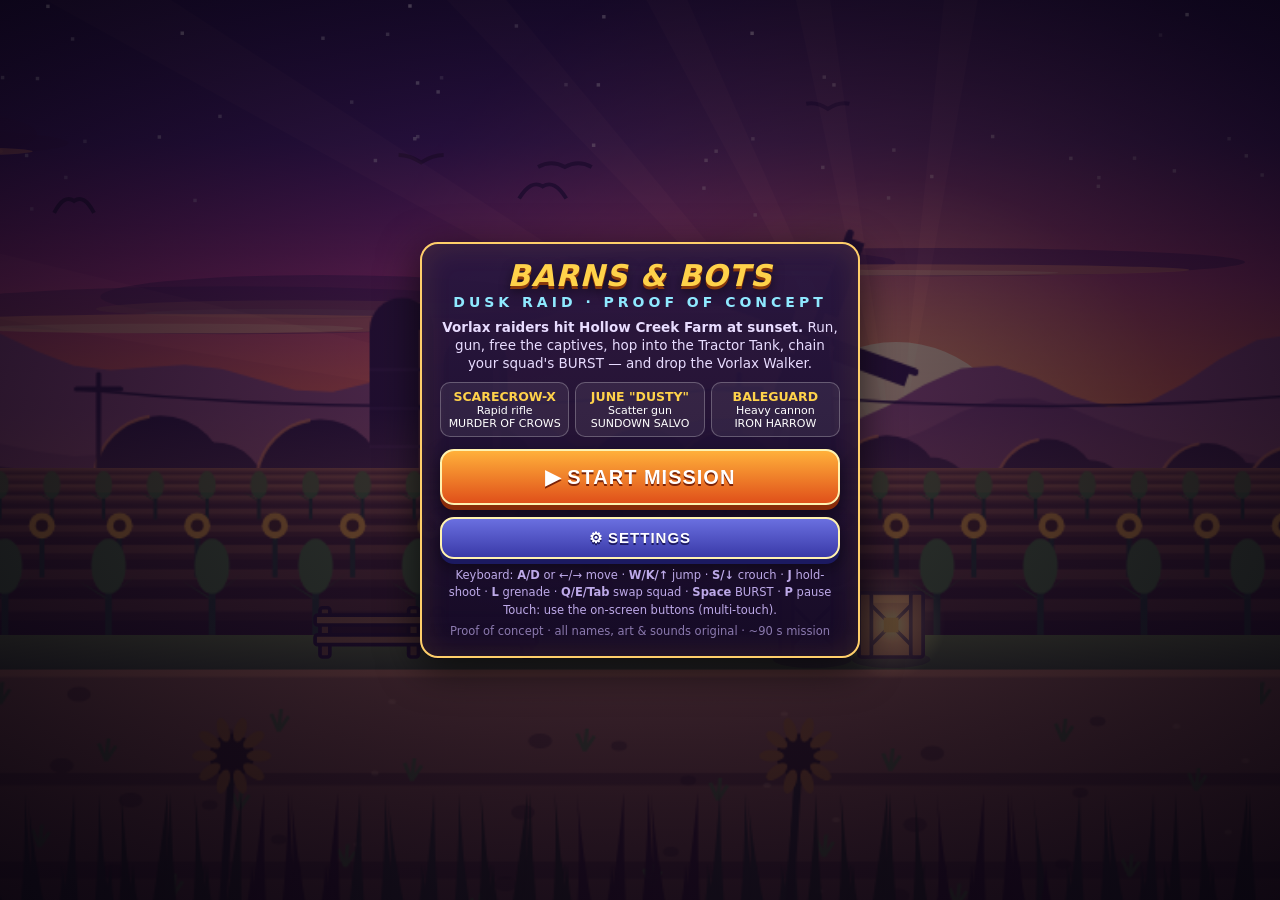
==== commit 7001b453: "v0.9: rigged shooting bots, alien hive raid layout" ====
--- a/poc/index.html
+++ b/poc/index.html
@@ -167,6 +167,8 @@
   </div>
 </div>
 <div id="bank" class="hidden">🪙 Barn Bank: <span id="bankN">0</span></div>
+<script src="assets/rig/rig_data.js"></script>
+<script src="assets/rig/rig.js"></script>
 <script>
 (()=>{
 'use strict';
@@ -465,7 +467,20 @@
    case 'flame': box(-6,-4,18,8,'#9a4a1a');box(10,-2.5,12,5,'#2a2a30');ell(-6,0,5,7,'#c44a1a');ell(23,0,2.5,2.5,'#ffd24a',1);break;
    case 'rocket': box(-8,-5,30,10,'#4a5a3a');box(22,-6,5,12,'#2a2a30');box(-2,-2,16,2,'#ff5a2a',1,0);break;
   }}
+/* ---------- v0.9 part-based hero rig (shared with the main game: assets/rig/rig.js) ---------- */
+const RGK={scarecrow:'scx',bale:'bale',june:'ch_harvestram'},RGS={scarecrow:.8,bale:.82,june:1.05},rigs={};let rigT=0;
+function rigOn(){return !!(window.BB&&BB.RIG&&BB.RIG.ready)}
+function rigHero(id,x,sy,o){
+  if(!o.live||!rigOn())return false;const RG=BB.RIG;let r=rigs[id];if(!r){r=rigs[id]=RG.make(RGK[id]);if(!r)return false}
+  const dt=Math.min(.1,r.acc||0);r.acc=0;
+  const wa=o.dir>0?-(o.aim||0):Math.PI+(o.aim||0);
+  RG.step(r,dt,{mv:o.run?1:0,face:o.dir,aim:o.fire?wa:undefined,air:o.air?1:0,crouch:o.crouch?1:0});BB.RIG.forceCalm=!!settings.reduced;
+  if(o.hurt>0&&!r.hp)RG.hit(r,false);r.hp=o.hurt>0;
+  RG.draw(ctx,r,x,sy,RGS[id]*(RG.PAL?1:1),o.dir);return true}
+function rigShot(id,dir,aim){const r=rigs[id];if(r&&rigOn()){const wa=dir>0?-aim:Math.PI+aim;BB.RIG.fire(r,{aim:wa,pow:id==='scarecrow'?1.25:.9});if(id!=='scarecrow')BB.RIG.punch(r)}}
+if(window.BB&&BB.RIG)BB.RIG.load('');
 function drawHero(id,x,sy,o){
+  if(rigHero(id,x,sy,o))return;
   const dir=o.dir||1,ph=o.ph||0,air=o.air,cr=o.crouch,run=o.run?1:0,t=o.t||0;
   const P={scarecrow:{body:'#8a5a2e',plate:'#c08a44',dark:'#4a2c18',acc:'#2ee6d0',cloth:'#a41e30',skin:'#4a3830'},
            june:{body:'#c8501a',plate:'#f08a2a',dark:'#5a2410',acc:'#ffd24a',cloth:'#2a8aa0',skin:'#e8b890'},
@@ -969,7 +984,7 @@
 function fireWeapon(){
   const p=G.p,h=curHero();let wk=p.tank?'rifle':(h.wpn||HERO_BY[h.id].gun);const W_=p.tank?{rate:.085,dmg:1.15,spd:820,life:.8,spread:.05,n:1,kind:'tracer',col:'#ffd890',snd:'rapid',rec:.6,cas:1}:WPN[wk];
   const m=muzzle();let aim=0;const tg=settings.assist?findTarget(m,p.dir):null;if(tg)aim=tg.ang;
-  p.aim=lerp(p.aim,aim,.7);p.recoil=Math.min(1.4,W_.rec||0.5);p.shotT=.12;
+  p.aim=lerp(p.aim,aim,.7);p.recoil=Math.min(1.4,W_.rec||0.5);p.shotT=.12;if(!p.tank)rigShot(h.id,p.dir,p.aim);
   const len=p.tank?0:GUNLEN[wk]*.9,ox=m.x+Math.cos(aim)*len*p.dir,oy=m.y+Math.sin(aim)*len;
   Aud.play(W_.snd);G.stats.shots++;
   for(let i=0;i<W_.n;i++){const a=aim+(R()-.5)*2*W_.spread+(W_.n>1?(i/(W_.n-1)-.5)*W_.spread*1.2:0);
@@ -980,7 +995,7 @@
   const fl=settings.reduced?.55:1;
   addPart({t:'fire',x:ox+p.dir*6,y:oy,col:wk==='cannon'?'teal':'yellow',size:(wk==='cannon'||wk==='rocket'?34:p.tank?30:22)*fl,life:.06});
   addPart({t:'spark',x:ox,y:oy,vx:p.dir*rr(120,300),vy:rr(-30,60),life:.12,col:'#fff2b0',size:2});
-  if(W_.cas){for(let i=0;i<W_.cas;i++)addPart({t:'cas',x:m.x,y:m.y-2,vx:-p.dir*rr(40,110),vy:rr(120,220),grav:900,life:.9,w:3,h:1.6,col:'#e8c24a',rot:0,vr:rr(-20,20)})}
+  if(W_.cas&&!(rigOn()&&!p.tank)){for(let i=0;i<W_.cas;i++)addPart({t:'cas',x:m.x,y:m.y-2,vx:-p.dir*rr(40,110),vy:rr(120,220),grav:900,life:.9,w:3,h:1.6,col:'#e8c24a',rot:0,vr:rr(-20,20)})}
   if(wk==='flame'){for(let i=0;i<2;i++)addPart({t:'fire',x:ox,y:oy,vx:p.dir*rr(120,260),vy:rr(-20,40),col:'orange',size:rr(14,24),life:.25})}
   if(wk==='cannon'||wk==='rocket')shake(2.5);else if(wk==='scatter'||wk==='shotgun')shake(3);else if(p.tank)shake(1.2);
   p.vx-=p.dir*(wk==='scatter'||wk==='shotgun'?18:4);
@@ -1297,7 +1312,7 @@
   enemies=enemies.filter(e=>!e.dead);
   for(const o of props){o.flash=Math.max(0,o.flash-dt);o.t+=dt}
   props=props.filter(o=>!o.dead);
-  bulletsUpdate(dt);ebulletUpdate(dt);updatePickups(dt);updateFx(dt);
+  if(rigOn()){BB.RIG.update(dt);for(const k in rigs)rigs[k].acc=(rigs[k].acc||0)+dt}bulletsUpdate(dt);ebulletUpdate(dt);updatePickups(dt);updateFx(dt);
   // combo
   if(G.comboT>0){G.comboT-=dt;if(G.comboT<=0)G.combo=0}
   tank.t+=dt;if(tank.state==='dead'){}
@@ -1377,10 +1392,11 @@
     const h=curHero(),blink=p.inv>0&&G.state!=='burst'&&!p.hurt;
     ctx.save();if(blink)ctx.globalAlpha=settings.reduced?.7:(Math.floor(p.t*18)%2?.35:.9);
     FL=p.hurt>0?(settings.reduced?.3:.9):(p.pop>0?.9*(p.pop/.4):0);shadow(p.x,12);
-    drawHero(h.id,p.x,gy(p.y),{dir:p.dir,ph:p.ph,air:p.air,crouch:p.crouch,run:p.run,t:p.t,aim:p.shotT>0?p.aim:p.aim*.5,recoil:p.recoil,wpn:h.wpn||HERO_BY[h.id].gun});
+    drawHero(h.id,p.x,gy(p.y),{live:1,fire:p.shotT>0,hurt:p.hurt,dir:p.dir,ph:p.ph,air:p.air,crouch:p.crouch,run:p.run,t:p.t,aim:p.shotT>0?p.aim:p.aim*.5,recoil:p.recoil,wpn:h.wpn||HERO_BY[h.id].gun});
     FL=0;ctx.restore();
   } else if(p.tank){shadow(p.tank.x,40);const tk=p.tank;FL=tk.inv>0&&Math.floor(tk.t*20)%2&&!settings.reduced?.6:0;drawTank(tk,tk.x,gy(tk.y),curHero().id);FL=0;
     const w=60,y=gy(tk.y+60);ctx.fillStyle='rgba(0,0,0,.6)';ctx.fillRect(tk.x-w/2-1,y-1,w+2,7);for(let i=0;i<10;i++){ctx.fillStyle=i<tk.hp?(tk.hp<=3?'#ff5a4a':'#ffd24a'):'rgba(255,255,255,.15)';ctx.fillRect(tk.x-w/2+i*6,y,5,5)}}
+  if(rigOn())BB.RIG.drawFx(ctx);
   // projectiles
   ctx.save();ctx.lineCap='round';
   for(const b of bullets){const y=gy(b.y);
